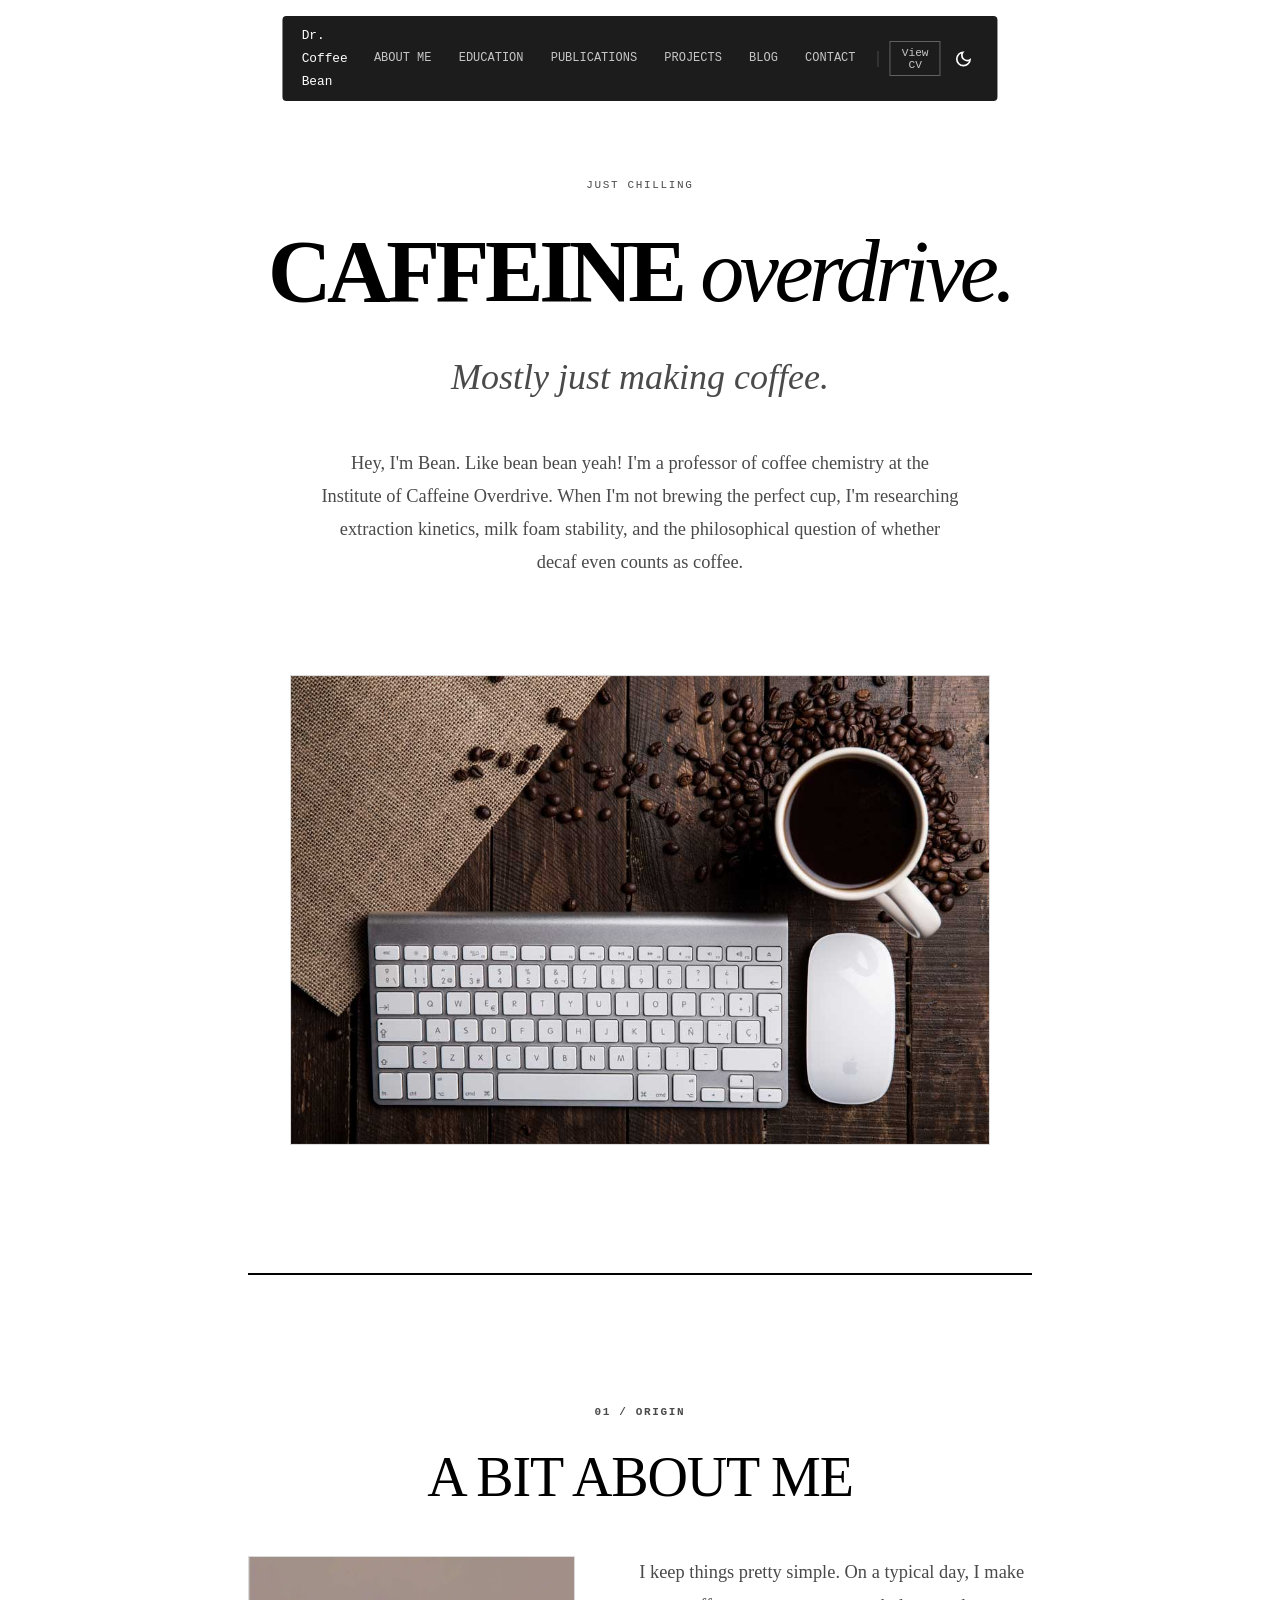
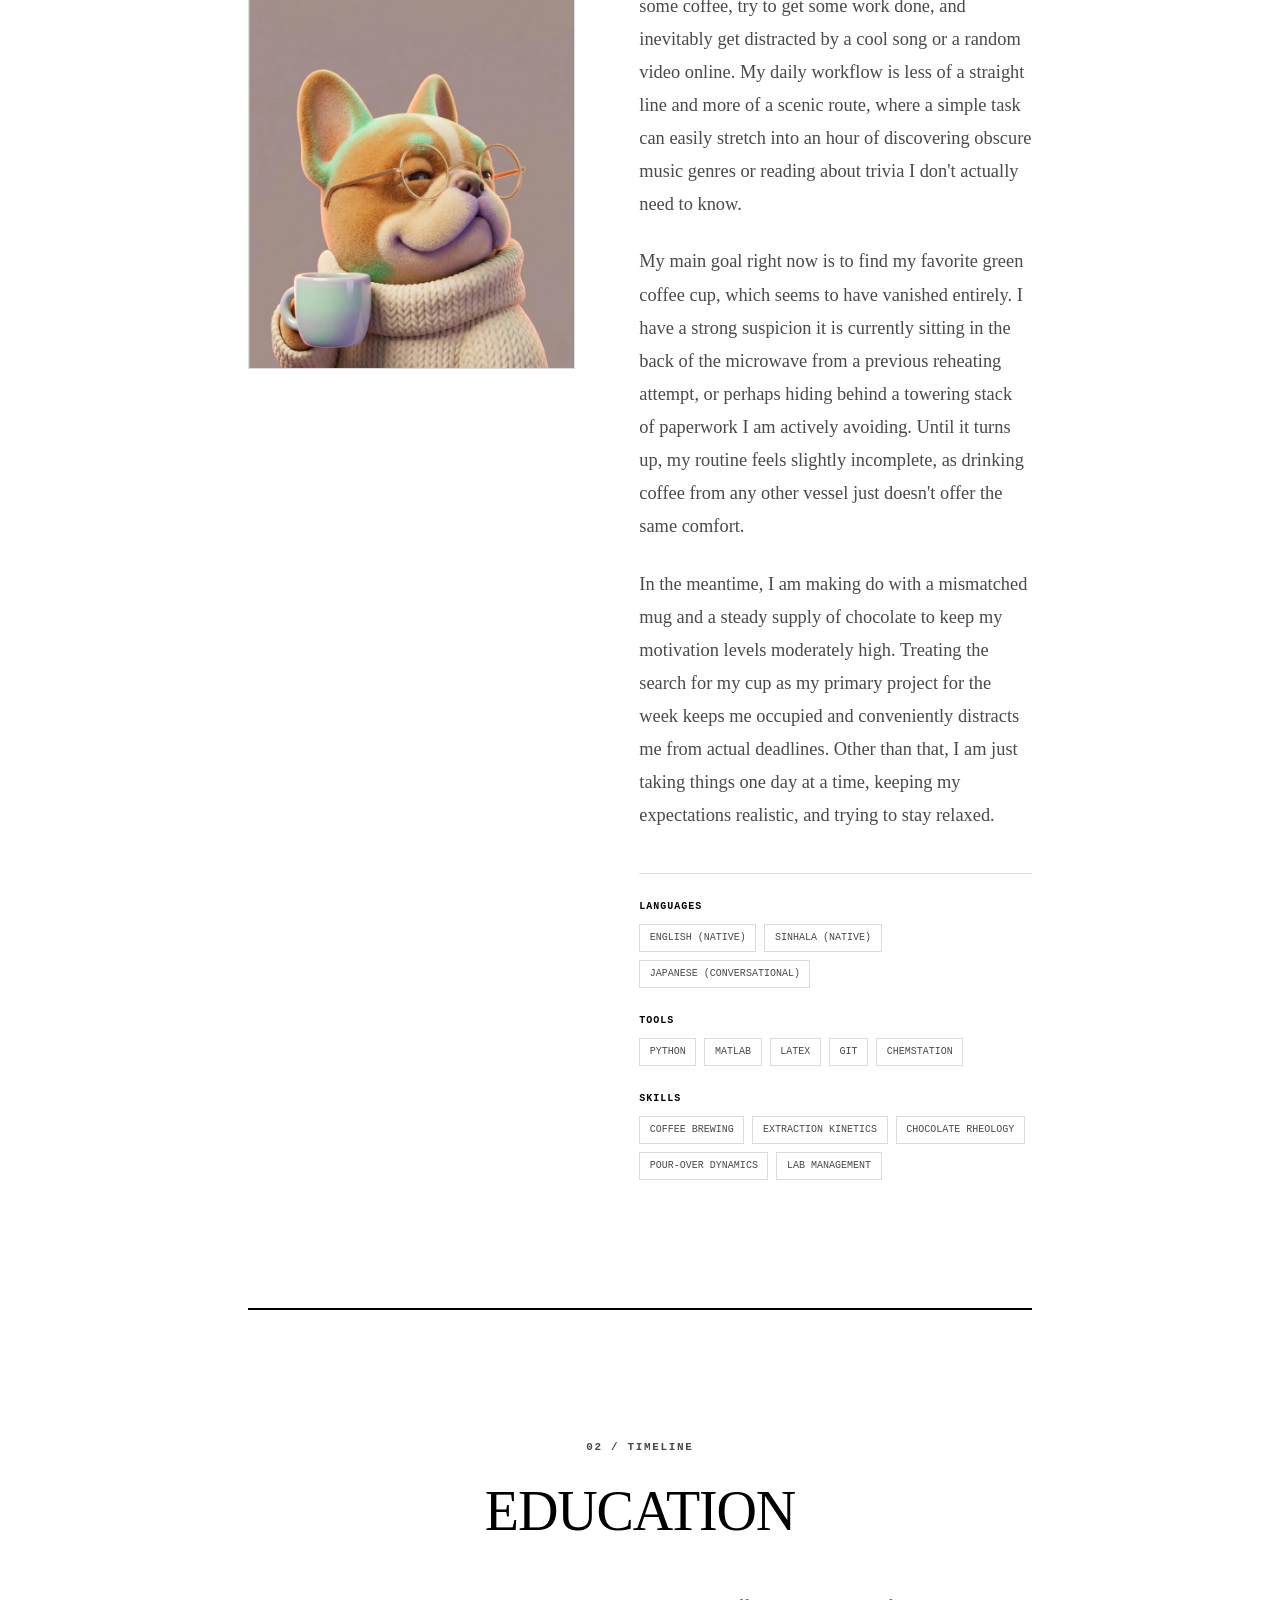
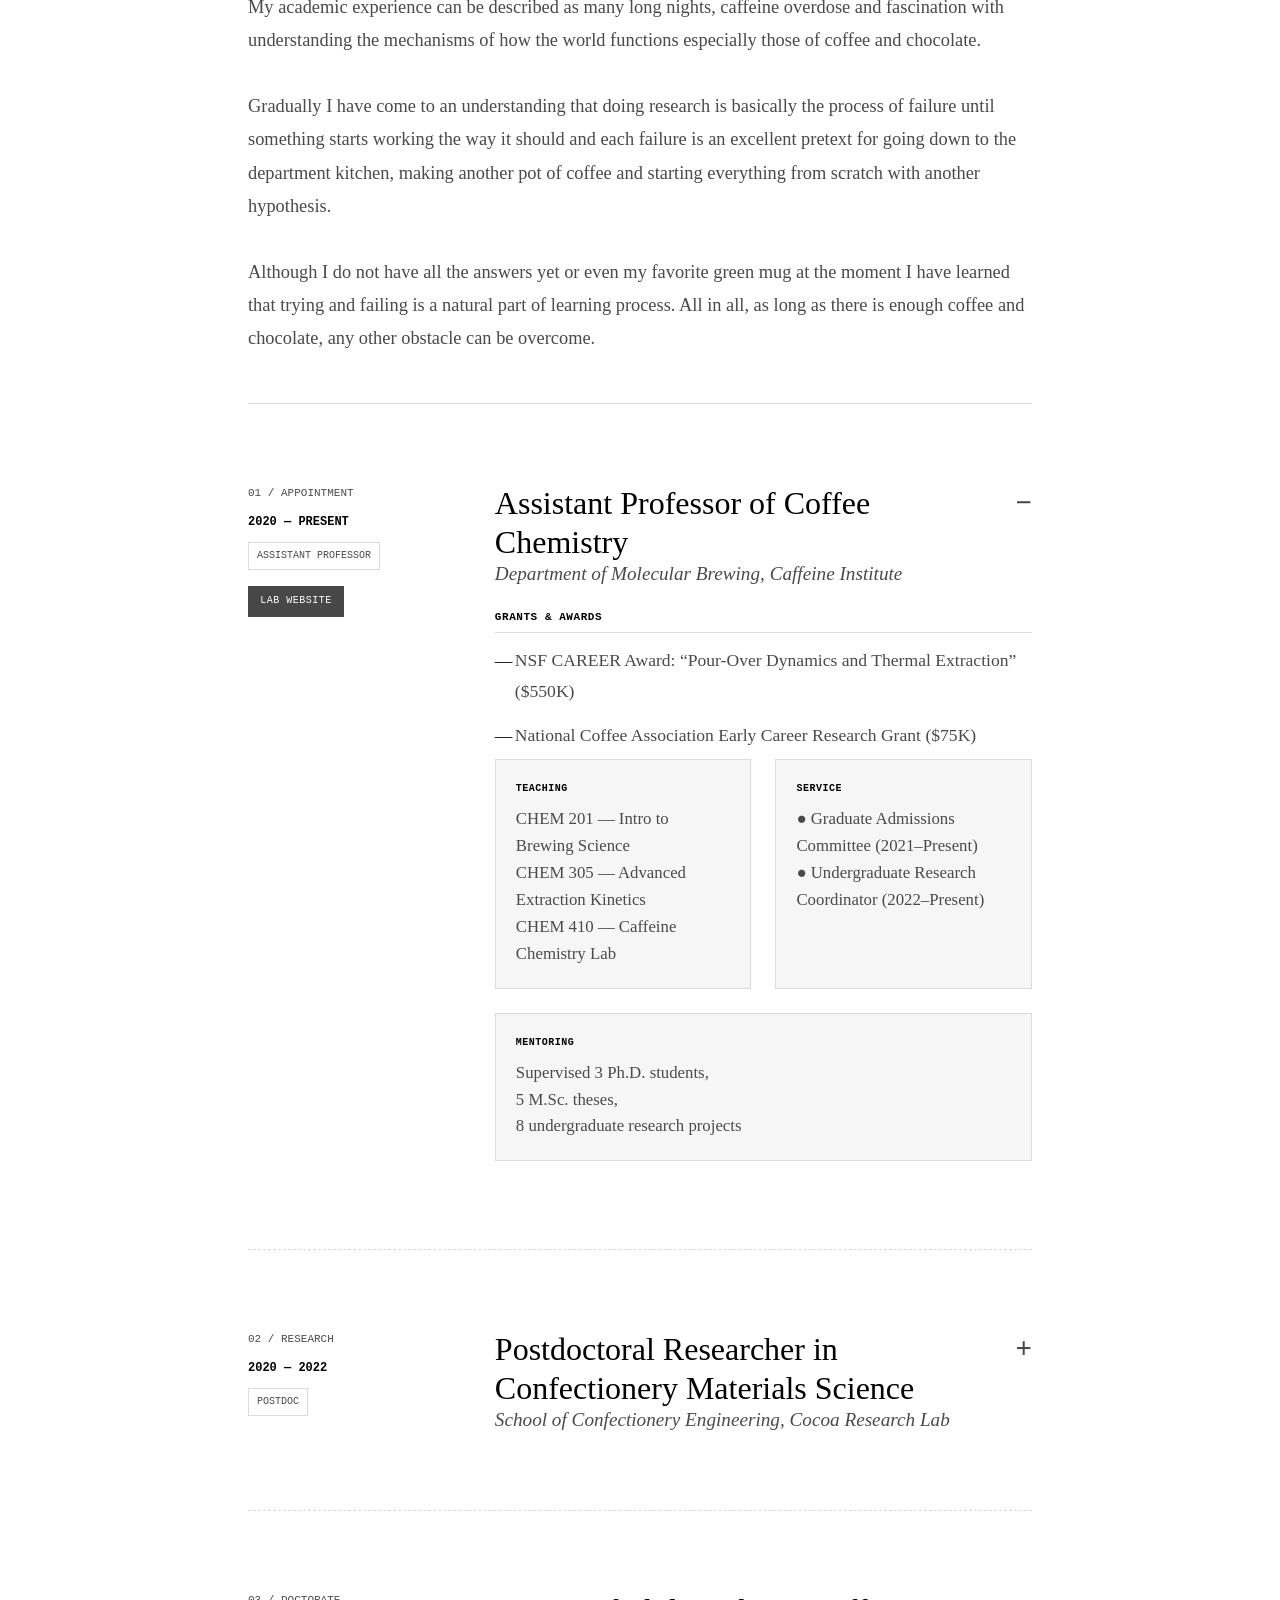
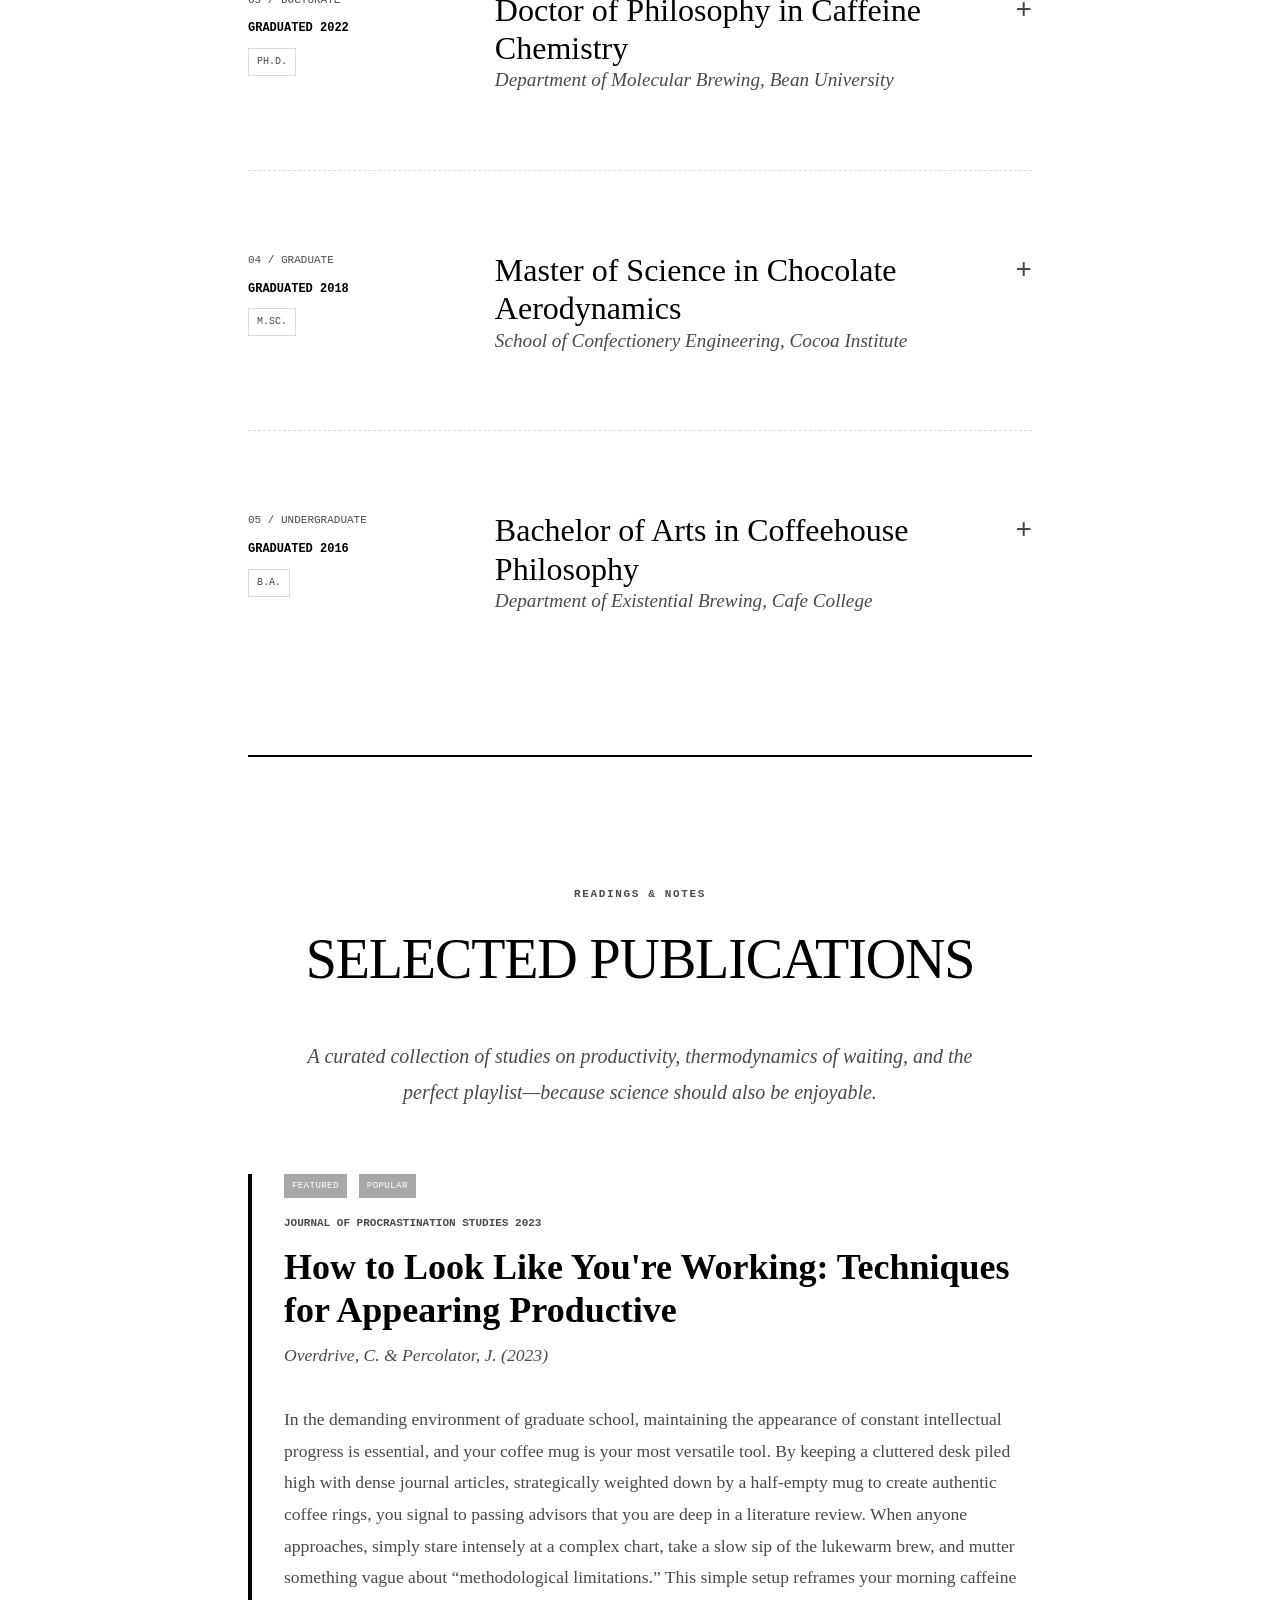
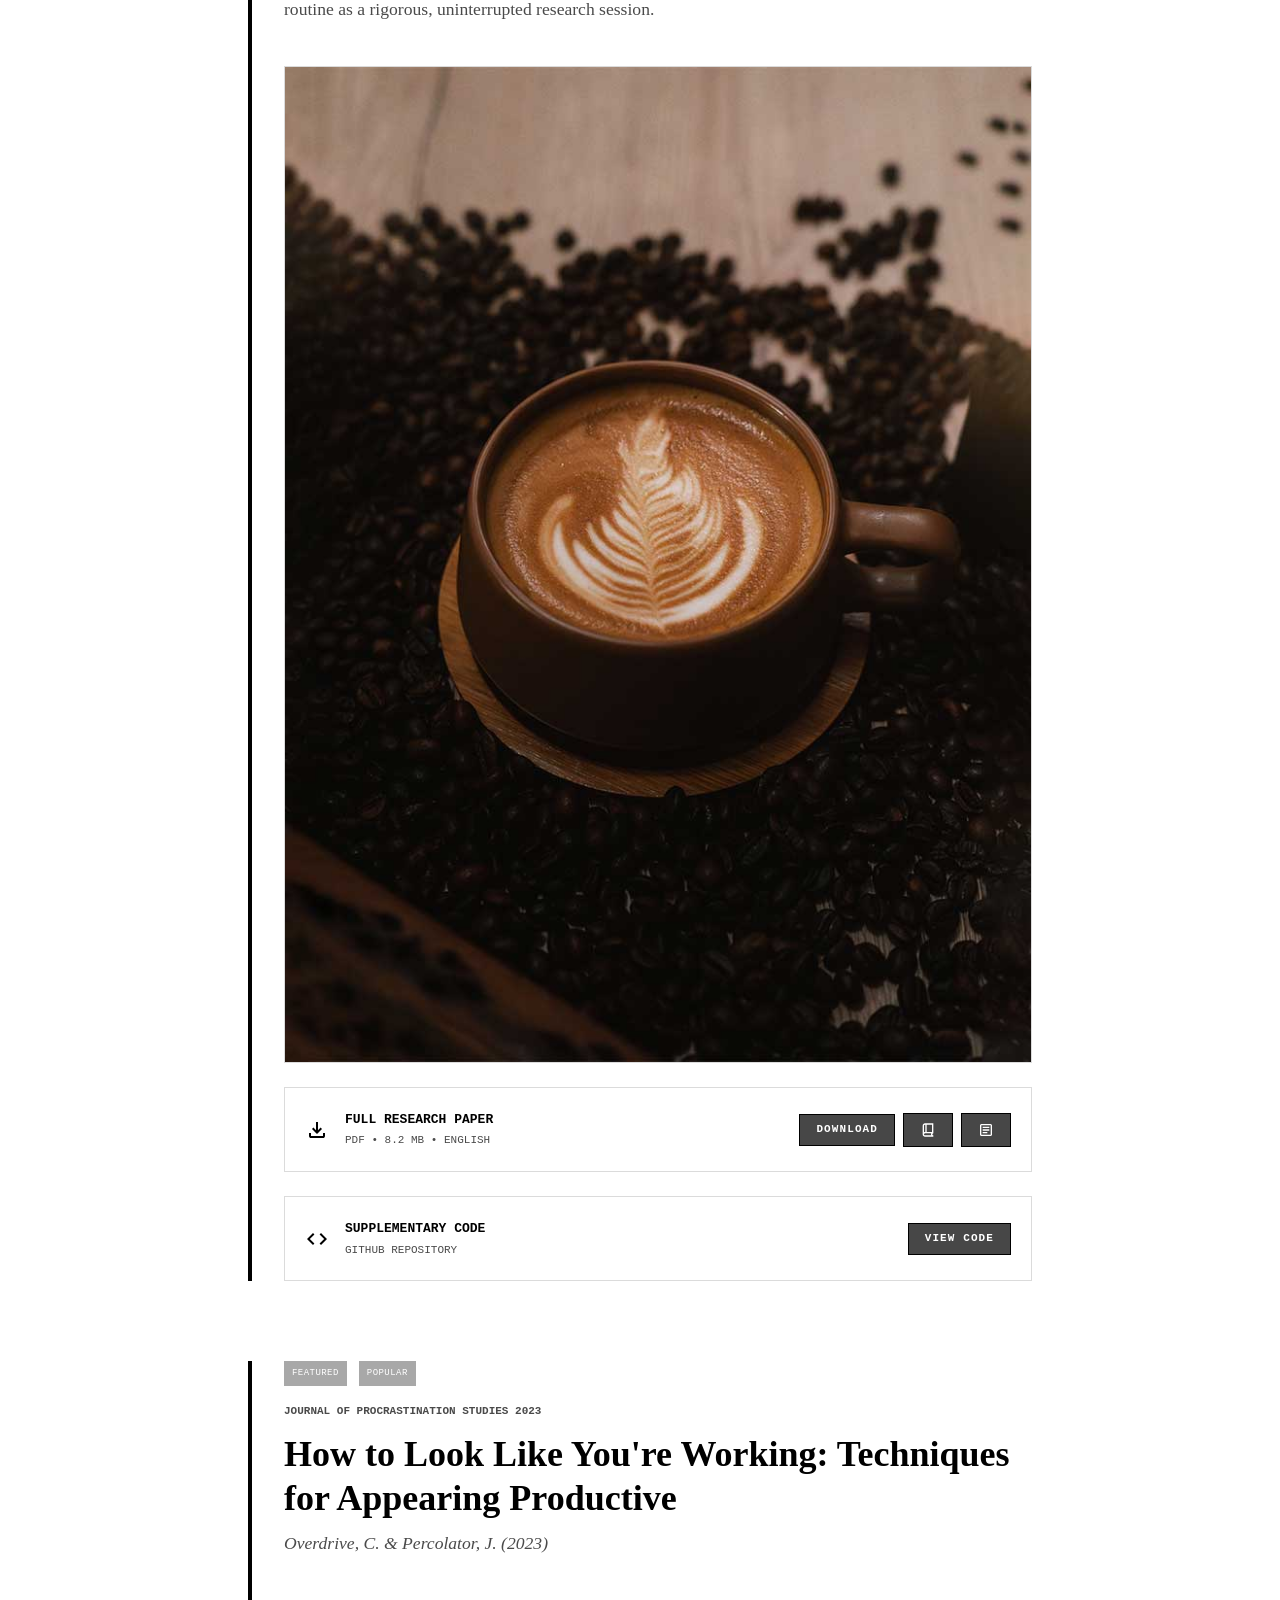
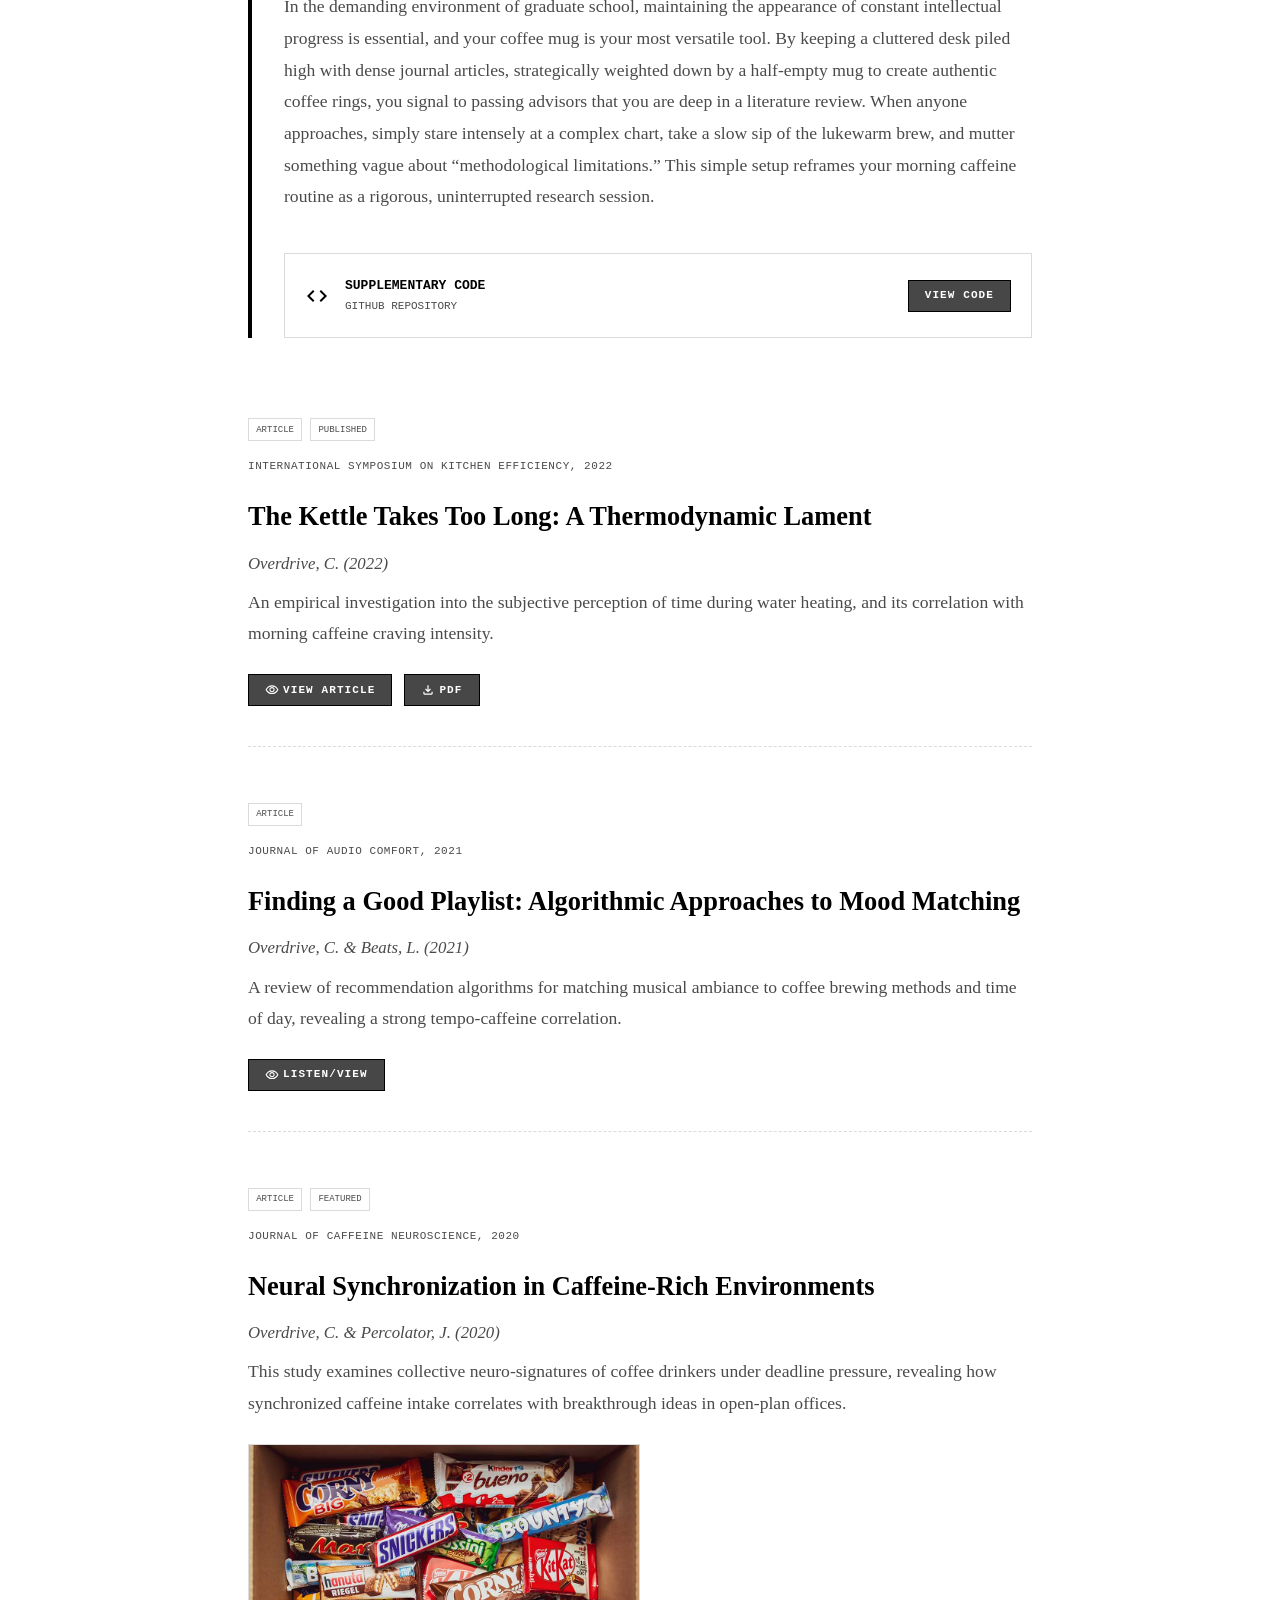
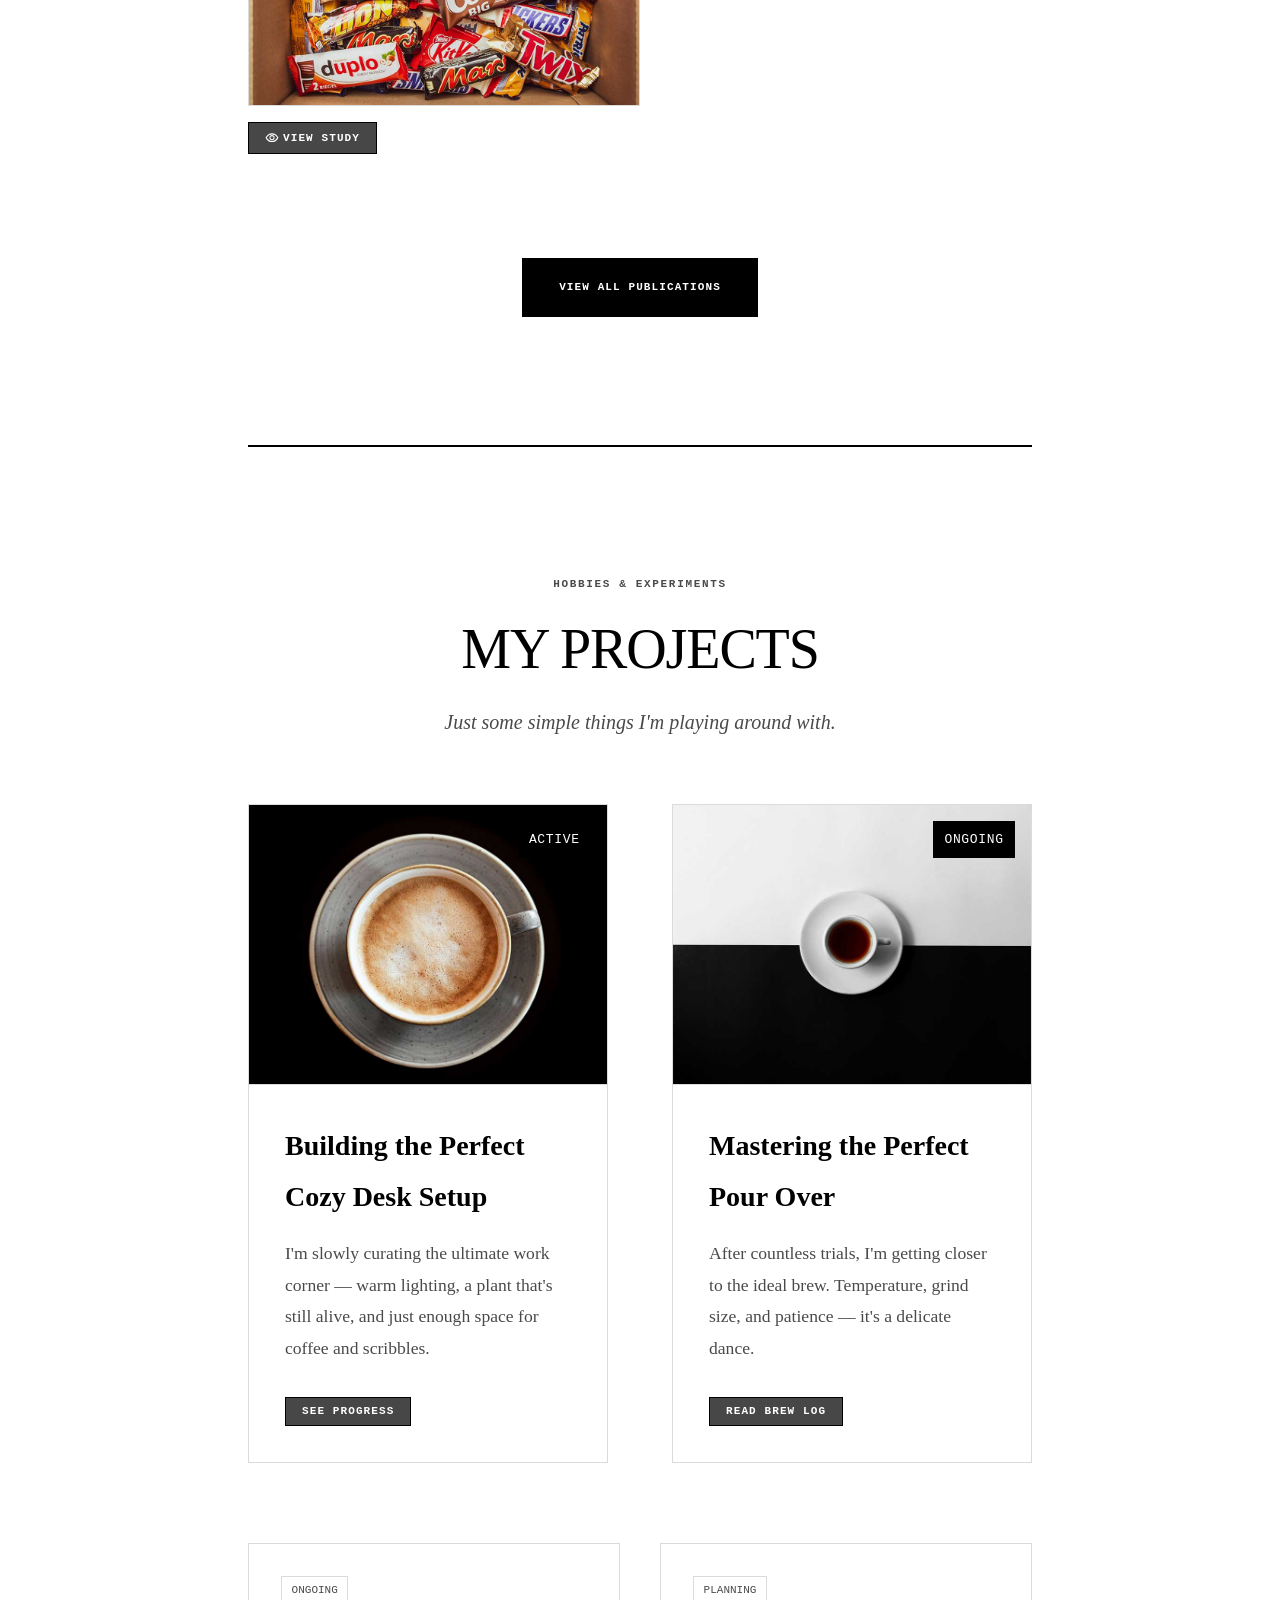
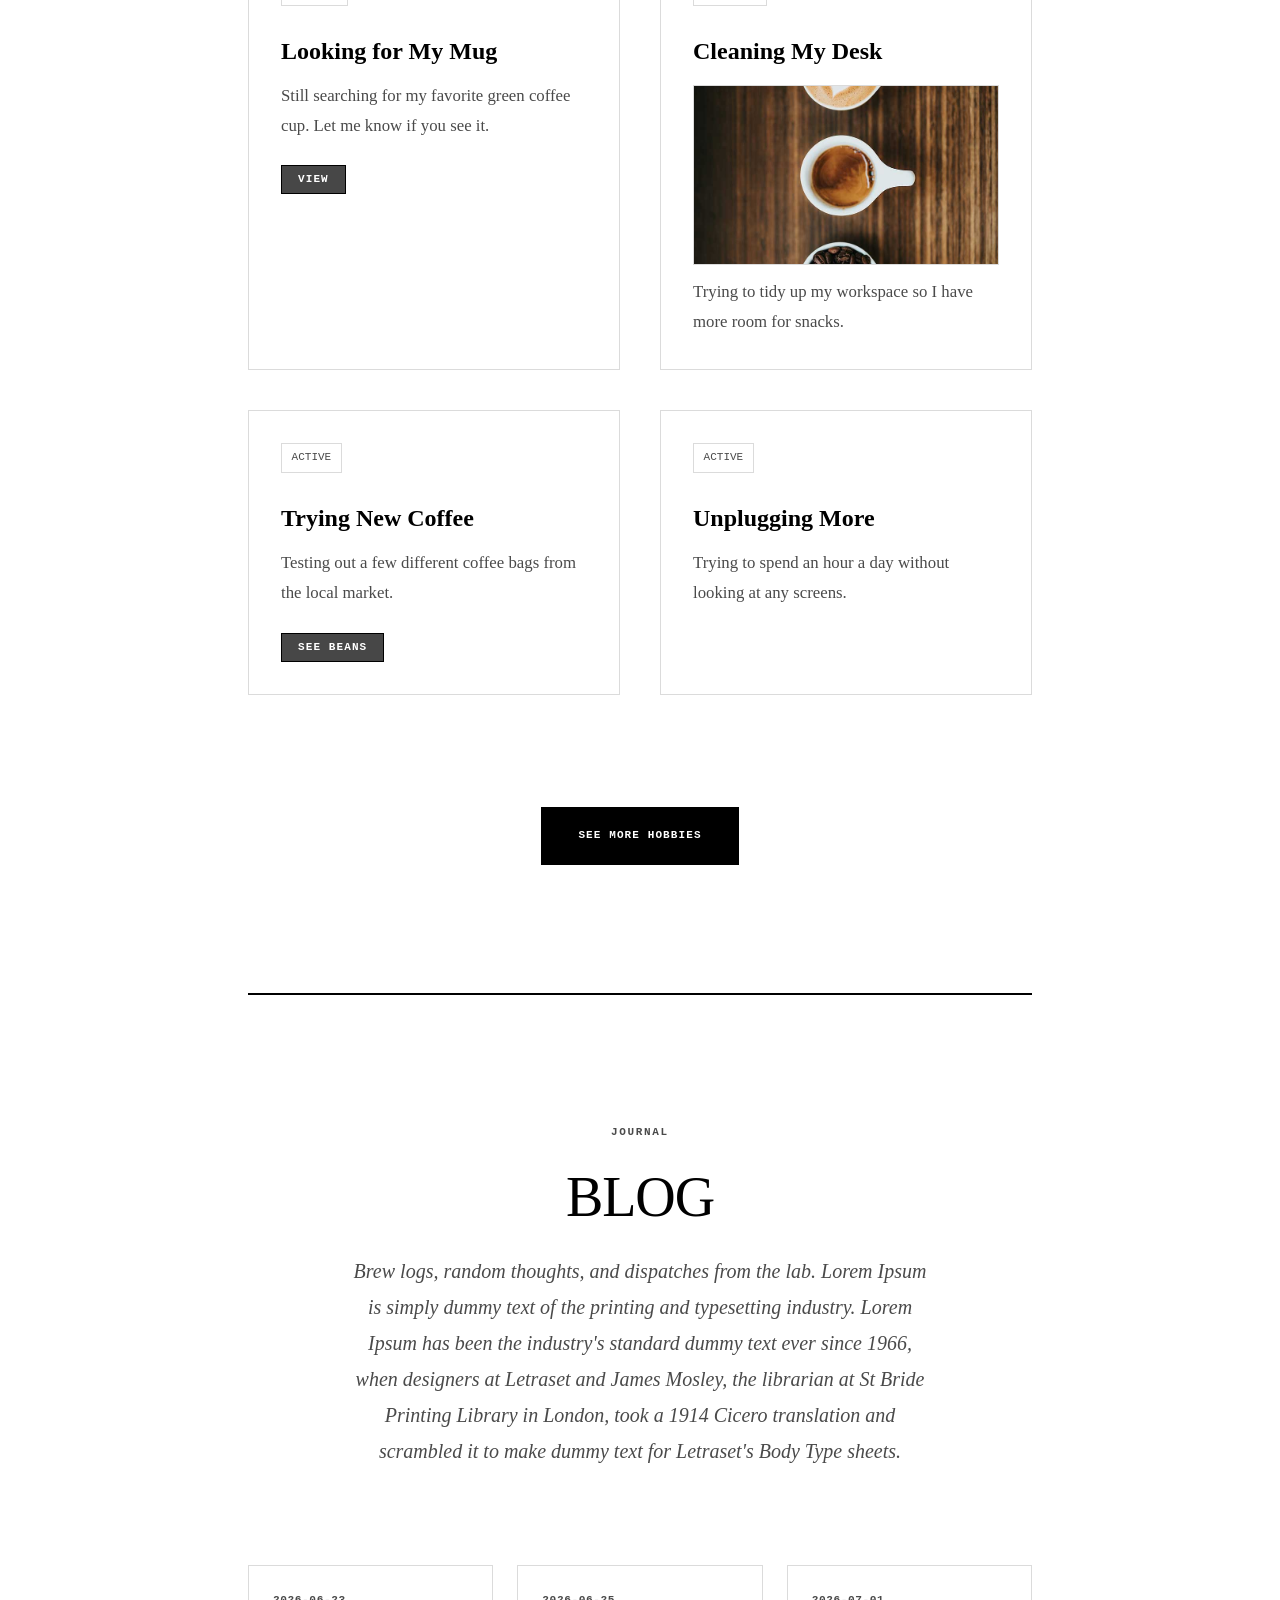
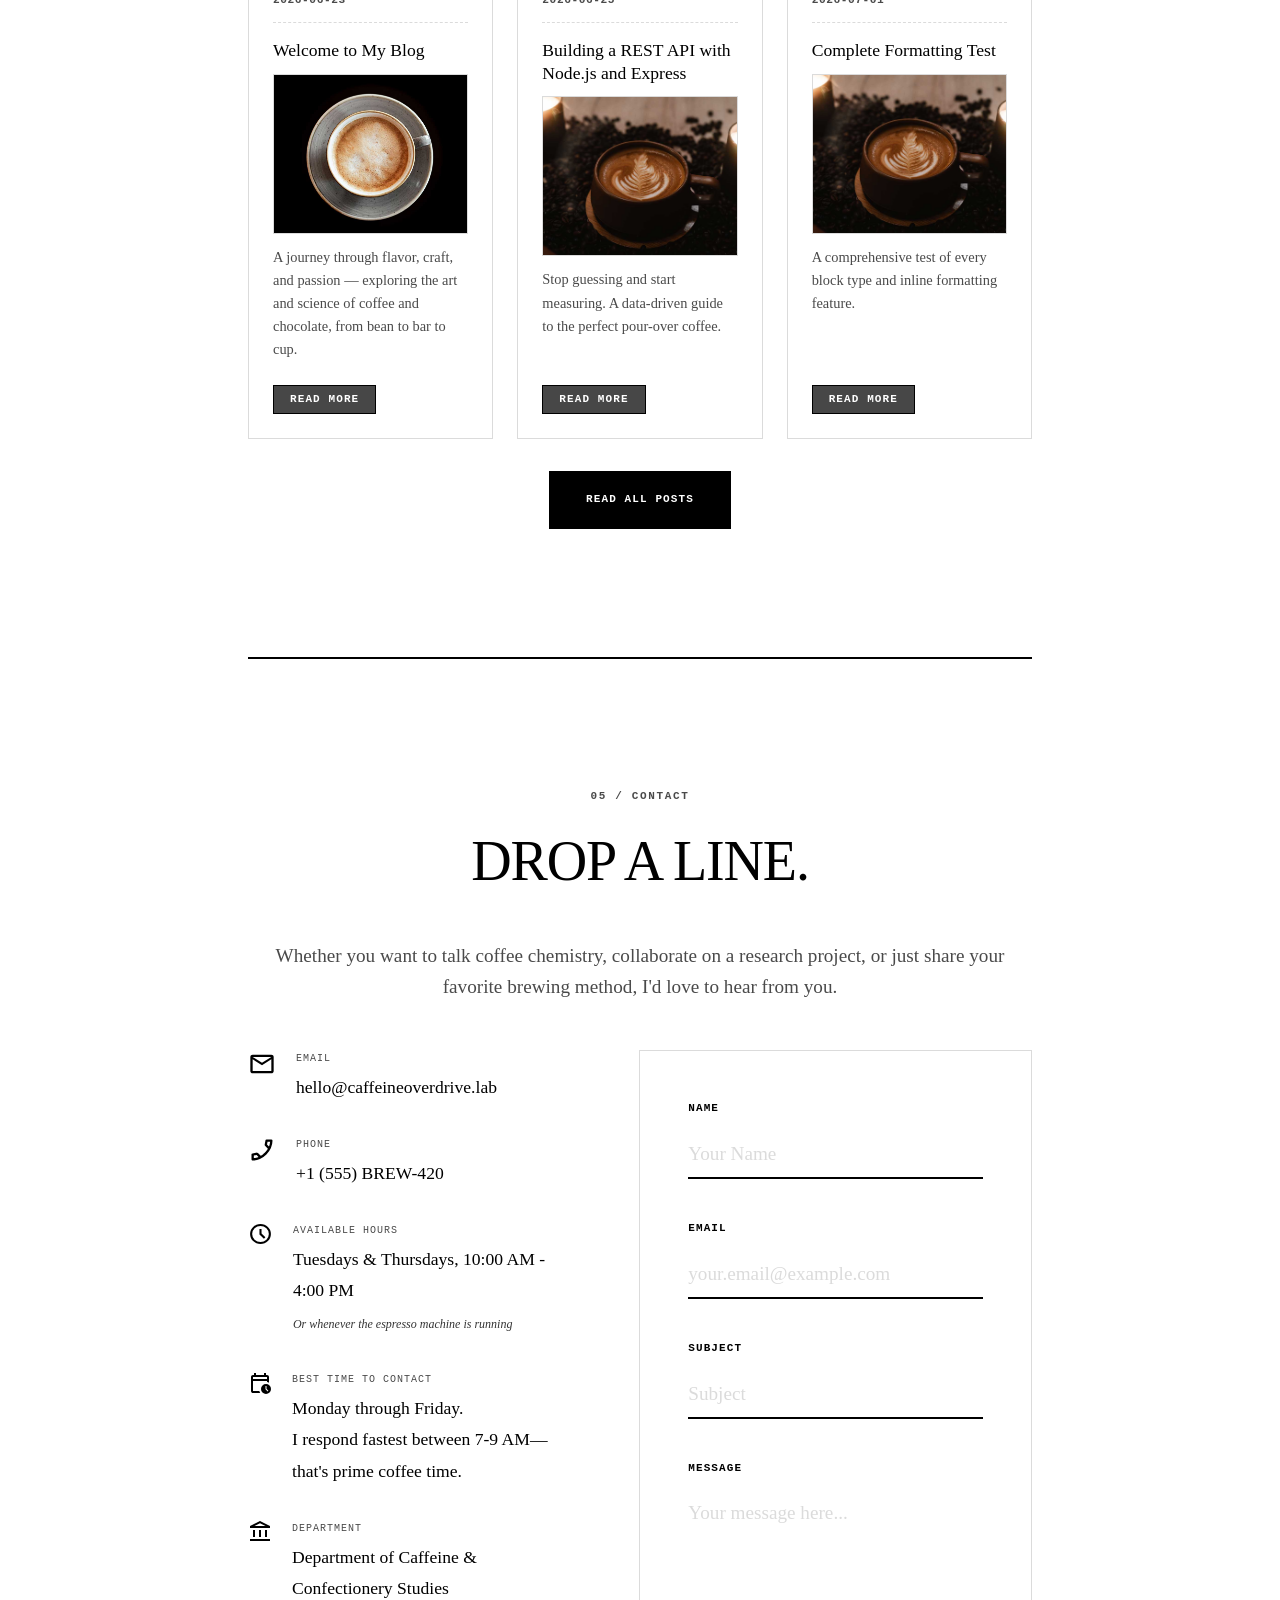
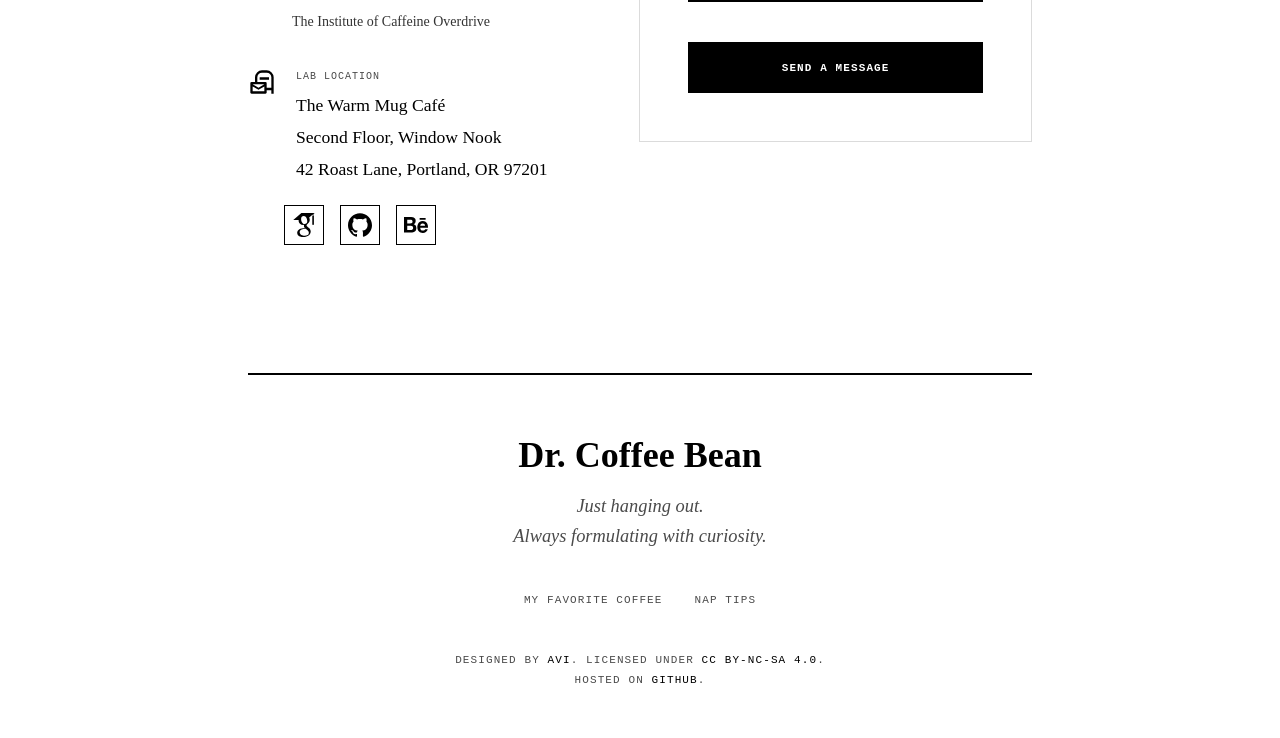
==== index.html @ bb340a1b "v1" ====
<!DOCTYPE html>
<html data-theme="light" lang="en">
<head>
<script>
(function(){
    var t = 'light';
    try { t = localStorage.getItem('theme') || (window.matchMedia('(prefers-color-scheme: dark)').matches ? 'dark' : 'light'); } catch(e) {}
    document.documentElement.setAttribute('data-theme', t);
})();
</script>
<meta charset="utf-8"/>
<meta content="width=device-width, initial-scale=1.0" name="viewport"/>
<meta name="description" content="Dr. Coffee Bean — a professor of coffee chemistry sharing thoughts on extraction kinetics, pour-over dynamics, and chocolate rheology.">
<title>Dr. Coffee Bean | Just Hanging Out</title>
<link rel="icon" type="image/svg+xml" href="assets/images/logo.svg">
<link rel="icon" type="image/png" href="assets/images/logo.png">
<link rel="apple-touch-icon" href="assets/images/logo.png">
<meta name="apple-mobile-web-app-capable" content="yes">
<meta name="mobile-web-app-capable" content="yes">

<style>
:root{--color-primary:#000;--color-on-primary:#fff;--color-secondary:#000;--color-on-secondary:#fff;--color-background:#fff;--color-on-background:#000;--color-surface:#fff;--color-on-surface:#000;--color-surface-variant:#f6f6f6;--color-on-surface-variant:#4a4a4a;--color-outline:#000;--color-outline-variant:#dbdbdb;--color-outline-hover:#999;--font-label:'JetBrains Mono',monospace;--font-body:'EB Garamond',serif;--font-headline:'EB Garamond',serif;--font-display:'EB Garamond',serif;--transition-speed:.3s;--radius:0}
[data-theme="dark"]{--color-primary:#fff;--color-on-primary:#000;--color-secondary:#fff;--color-on-secondary:#000;--color-background:#0a0a0a;--color-on-background:#fff;--color-surface:#121212;--color-on-surface:#fff;--color-surface-variant:#1c1c1c;--color-on-surface-variant:#a3a3a3;--color-outline:#fff;--color-outline-variant:#333;--color-outline-hover:#666}
*,*::before,*::after{box-sizing:border-box;margin:0;padding:0}html{scroll-behavior:smooth;scroll-padding-top:5rem;overflow-y:scroll}body{background-color:var(--color-background);color:var(--color-on-background);font-family:var(--font-body);font-size:20px;line-height:1.8;transition:background-color var(--transition-speed),color var(--transition-speed);-webkit-font-smoothing:antialiased;display:flex;flex-direction:column;min-height:100vh}::selection{background-color:var(--color-primary);color:var(--color-on-primary)}img{max-width:100%;height:auto;display:block}a{color:var(--color-primary);text-decoration:none;transition:color .2s}a:hover{color:var(--color-on-surface-variant)}main{flex-grow:1;max-width:52rem;width:100%;margin:0 auto;padding:5rem 1.5rem 0;display:flex;flex-direction:column;align-items:center}.floating-nav{position:fixed;top:1rem;left:50%;transform:translateX(-50%);background:#1c1c1c;padding:.5rem 1.2rem;display:flex;align-items:center;gap:.75rem;z-index:100;border-radius:4px}.nav-links{display:flex;align-items:center;gap:.5rem}.nav-links a{color:rgba(255,255,255,.75);text-decoration:none;font-family:var(--font-label);font-size:.75rem;text-transform:uppercase;padding:.3rem .6rem;white-space:nowrap;transition:color .2s}.nav-links a:hover{color:#fff}.nav-links a.active{color:#000;background:#fff}.nav-logo{color:#fff;font-family:var(--font-label);font-size:.8rem;font-weight:500;margin-right:.25rem;text-decoration:none}.nav-divider{width:1px;height:16px;background:rgba(255,255,255,.2)}.nav-actions{display:flex;align-items:center;gap:.5rem}.cv-btn{background:0 0;border:1px solid rgba(255,255,255,.3);color:rgba(255,255,255,.75);padding:.3rem .7rem;font-family:var(--font-label);font-size:.7rem;cursor:pointer;transition:border-color .2s,color .2s}.cv-btn:hover{border-color:#fff;color:#fff}.theme-btn{background:0 0;border:none;cursor:pointer;color:rgba(255,255,255,.75);padding:.2rem .3rem;display:flex;align-items:center;font-size:1.1rem;transition:color .2s}.theme-btn:hover{color:#fff}.floating-nav .theme-btn img{filter:brightness(0) invert(1);transition:opacity .2s;width:20px;height:20px;max-width:none}.floating-nav .theme-btn:hover img{opacity:.7}[data-theme="dark"] .theme-icon-dark{display:none}[data-theme="light"] .theme-icon-light{display:none}.mobile-toggle{display:none;background:0 0;border:none;cursor:pointer;color:rgba(255,255,255,.75);padding:.3rem .5rem;font-size:1rem}.mobile-overlay{position:fixed;inset:0;background:var(--color-surface-variant);z-index:200;display:none;flex-direction:column;align-items:center;justify-content:center;gap:2rem}.mobile-overlay.open{display:flex}.mobile-close{position:absolute;top:1.5rem;right:1.5rem;background:0 0;border:none;cursor:pointer;color:rgba(0,0,0,.6);font-size:1.5rem;font-weight:700;width:40px;height:40px;display:flex;align-items:center;justify-content:center}.mobile-nav-links{display:flex;flex-direction:column;align-items:center;gap:1.5rem}.mobile-nav-links a{color:rgba(0,0,0,.6);text-decoration:none;font-family:var(--font-label);font-size:1rem;text-transform:uppercase;transition:color .2s}.mobile-nav-links a:hover,.mobile-nav-links a.active{color:#000}.mobile-actions{display:flex;gap:12px;margin-top:8px}.hero{width:100%;padding:6rem 0 2rem;display:flex;flex-direction:column;align-items:center}.hero__badge{font-family:var(--font-label);color:var(--color-on-surface-variant);text-transform:uppercase;letter-spacing:.15em;margin-bottom:2rem;display:flex;align-items:center;gap:.5rem;font-size:11px}.hero__title{font-family:var(--font-display);font-size:5.5rem;line-height:1;font-weight:700;letter-spacing:-.05em;color:var(--color-primary);margin:0 auto 2.5rem;text-transform:uppercase;text-align:center}.hero__title span{font-weight:300;text-transform:lowercase;font-style:italic}.hero__subtitle{font-family:var(--font-headline);font-size:2.25rem;line-height:1.2;font-weight:400;font-style:italic;color:var(--color-on-surface-variant);margin-bottom:3rem;max-width:42rem}.hero__description{max-width:40rem;margin-bottom:4rem;color:var(--color-on-surface-variant);text-align:center;font-size:1.15rem}.hero__actions{display:flex;gap:1rem;flex-wrap:wrap;justify-content:center;margin-bottom:2rem}.hero__image-wrapper{width:100%;max-width:700px;margin-top:2rem;border:1px solid var(--color-outline-variant)}.hero__image{width:100%;height:auto;display:block}[data-theme="dark"] .hero__image{filter:grayscale(100%)}.section{width:100%;padding:2rem 0;display:flex;flex-direction:column;align-items:center;text-align:center}.section__tag{font-family:var(--font-label);color:var(--color-on-surface-variant);letter-spacing:.15em;margin-bottom:1.5rem;text-transform:uppercase;font-size:11px}.section__title{font-family:var(--font-headline);font-size:3.5rem;line-height:1.1;font-weight:400;color:var(--color-primary);margin:0 auto 3rem;text-transform:uppercase;letter-spacing:-.02em}.btn{font-family:var(--font-label);font-size:11px;text-transform:uppercase;letter-spacing:.1em;padding:1.15rem 2.25rem;border:1px solid var(--color-primary);cursor:pointer;text-decoration:none;display:inline-flex;align-items:center;justify-content:center;gap:.5rem;transition:background-color .2s,color .2s}.btn--primary{background-color:var(--color-primary);color:var(--color-on-primary)}.btn--outline{background-color:transparent;color:var(--color-primary)}main#app:empty::after{content:"Loading";display:flex;align-items:center;justify-content:center;padding:6rem 2rem;font-family:system-ui,sans-serif;font-size:.85rem;color:#888;letter-spacing:.1em;text-transform:uppercase;animation:l 1.2s ease-in-out infinite}@keyframes l{0%,100%{opacity:.3}50%{opacity:1}}footer{min-height:200px;padding:3rem 0}@media(max-width:768px){.hero__title{font-size:3.5rem}.hero__subtitle{font-size:1.75rem}.section__title{font-size:2.5rem}}
.site-footer{width:100%;padding:3rem 0;min-height:200px;text-align:center}
.footer__container{max-width:52rem;margin:0 auto;padding:0 1.5rem;display:flex;flex-direction:column;align-items:center;gap:2.5rem}
.footer__brand{display:flex;flex-direction:column;align-items:center;gap:0.25rem}
.footer__logo{font-family:var(--font-headline);font-size:2.25rem;color:var(--color-primary);font-weight:700}
.footer__tagline{font-size:1.15rem;color:var(--color-on-surface-variant);font-style:italic;max-width:24rem;white-space:pre-line;line-height:1.6;margin:0}
.footer__nav{display:flex;flex-wrap:wrap;justify-content:center;gap:2rem;font-family:var(--font-label);font-size:11px;text-transform:uppercase;letter-spacing:0.1em}
.footer__nav a,.footer__nav span{color:var(--color-on-surface-variant);text-decoration:none;transition:color .3s}
.footer__nav a:hover{color:var(--color-primary)}
.footer__copy{font-family:var(--font-label);font-size:11px;color:var(--color-on-surface-variant);text-transform:uppercase;letter-spacing:0.1em}
</style>
<link rel="preconnect" href="https://fonts.googleapis.com">
<link rel="preconnect" href="https://fonts.gstatic.com" crossorigin>
<link rel="preload" href="data/site.json" as="fetch" crossorigin>
<link rel="preload" href="data/hero.json" as="fetch" crossorigin fetchpriority="high">
<link rel="preload" href="data/about.json" as="fetch" crossorigin>
<link rel="preload" href="assets/images/hero/hero.jpg" as="image" fetchpriority="high">
<!-- Deferred stylesheets (like reference) -->
<link rel="preload" href="https://fonts.googleapis.com/css2?family=EB+Garamond:ital,wght@0,400..800;1,400..800&amp;family=Hanken+Grotesk:ital,wght@0,100..900;1,100..900&amp;family=JetBrains+Mono:ital,wght@0,100..800;1,100..800&amp;display=swap" as="style" onload="this.onload=null;this.rel='stylesheet'" media="print">
<link rel="stylesheet" href="css/base/variables.css?v=4" media="print" onload="this.media='all'">
<link rel="stylesheet" href="css/base/reset.css?v=4" media="print" onload="this.media='all'">
<link rel="stylesheet" href="css/layout/grid.css" media="print" onload="this.media='all'">
<link rel="stylesheet" href="css/components/mobile-menu.css" media="print" onload="this.media='all'">
<link rel="stylesheet" href="css/components/sections.css?v=6" media="print" onload="this.media='all'">
<link rel="stylesheet" href="css/components/blog.css?v=5" media="print" onload="this.media='all'">
<noscript><link rel="stylesheet" href="css/base/variables.css?v=4"/><link rel="stylesheet" href="css/base/reset.css?v=4"/><link rel="stylesheet" href="css/layout/grid.css"/><link rel="stylesheet" href="css/components/mobile-menu.css"/><link rel="stylesheet" href="css/components/sections.css?v=5"/><link rel="stylesheet" href="css/components/blog.css?v=4"/><link href="https://fonts.googleapis.com/css2?family=EB+Garamond:ital,wght@0,400..800;1,400..800&amp;family=Hanken+Grotesk:ital,wght@0,100..900;1,100..900&amp;family=JetBrains+Mono:ital,wght@0,100..800;1,100..800&amp;display=swap" rel="stylesheet"/></noscript>
</head>
<body>

<!-- Floating Navigation -->
<nav class="floating-nav">
    <a href="#" class="nav-logo"></a>
    <div class="nav-links"></div>
    <div class="nav-divider"></div>
    <div class="nav-actions">
        <button class="cv-btn"></button>
        <button class="theme-btn" data-toggle-theme aria-label="Toggle theme">
            <img class="theme-icon-dark" src="assets/icons/system icons/dark_mode.svg" alt="Dark mode" width="20" height="20">
            <img class="theme-icon-light" src="assets/icons/system icons/light_mode.svg" alt="Light mode" width="20" height="20">
        </button>
    </div>
    <button class="mobile-toggle" aria-label="Menu">☰</button>
</nav>

<!-- Mobile Overlay -->
<div class="mobile-overlay">
    <button class="mobile-close">✕</button>
    <div class="mobile-nav-links"></div>
    <div class="mobile-actions">
        <button class="cv-btn"></button>
        <button class="theme-btn" data-toggle-theme aria-label="Toggle theme">
            <img class="theme-icon-dark" src="assets/icons/system icons/dark_mode.svg" alt="Dark mode" width="20" height="20">
            <img class="theme-icon-light" src="assets/icons/system icons/light_mode.svg" alt="Light mode" width="20" height="20">
        </button>
    </div>
</div>

<!-- Main Content Area -->
<main id="app"></main>

<!-- Footer -->
<footer class="site-footer">
    <div class="footer__container">
        <div class="footer__brand">
            <div class="footer__logo">Dr. Coffee Bean</div>
            <p class="footer__tagline">Just hanging out.<br>Always formulating with curiosity.</p>
        </div>
        
        <nav class="footer__nav">
            <span>My Favorite Coffee</span>
            <a href="https://example.com/">Nap Tips</a>
        </nav>

        <div class="footer__copy">
            <p>Designed by <a href="https://www.academicvisualsinitiative.org" target="_blank">AVI</a>. Licensed under <a href="https://creativecommons.org/licenses/by-nc-sa/4.0/" target="_blank">CC BY-NC-SA 4.0</a>.</p>
            <p>Hosted on <a href="https://github.com" target="_blank">GitHub</a>.</p>
        </div>
    </div>
</footer>

<script>(function(){fetch('data/site.json').then(function(r){return r.json()}).then(function(d){var id=d.google_analytics;if(id){window.dataLayer=window.dataLayer||[];window.gtag=function(){dataLayer.push(arguments)};gtag('js',new Date());gtag('config',id);var s=document.createElement('script');s.src='https://www.googletagmanager.com/gtag/js?id='+id;s.async=true;document.head.appendChild(s)}})})();</script>
<script defer src="js/utils/helpers.js"></script>
<script defer src="js/utils/blog-renderer.js"></script>
<script defer src="js/components/renderers.js"></script>
<script defer src="js/api.js"></script>
<script defer src="js/main.js"></script>
</body>
</html>
---- css/base/variables.css ----
:root {
    --color-primary: #000000;
    --color-on-primary: #ffffff;
    --color-secondary: #000000;
    --color-on-secondary: #ffffff;
    --color-background: #ffffff;
    --color-on-background: #000000;
    --color-surface: #ffffff;
    --color-on-surface: #000000;
    --color-surface-variant: #f6f6f6;
    --color-on-surface-variant: #4a4a4a;
    --color-outline: #000000;
    --color-outline-variant: #dbdbdb;
    --color-outline-hover: #999999;

    --font-label: 'JetBrains Mono', monospace;
    --font-body: 'EB Garamond', serif;
    --font-headline: 'EB Garamond', serif;
    --font-display: 'EB Garamond', serif;

    --transition-speed: 0.3s;
    --radius: 0;
}

html{overflow-y:scroll}
html::-webkit-scrollbar{width:12px}
html::-webkit-scrollbar-track{background:transparent}
html::-webkit-scrollbar-thumb{background:var(--color-on-surface-variant);border:2px solid var(--color-background);border-radius:6px;min-height:48px}

[data-theme="dark"] {
    --color-primary: #ffffff;
    --color-on-primary: #000000;
    --color-secondary: #ffffff;
    --color-on-secondary: #000000;
    --color-background: #0a0a0a;
    --color-on-background: #ffffff;
    --color-surface: #121212;
    --color-on-surface: #ffffff;
    --color-surface-variant: #1c1c1c;
    --color-on-surface-variant: #a3a3a3;
    --color-outline: #ffffff;
    --color-outline-variant: #333333;
    --color-outline-hover: #666666;
}
html[data-theme="dark"]::-webkit-scrollbar-track{background:#2a2a2a!important}
html[data-theme="dark"]::-webkit-scrollbar-thumb{background:#999999!important;border:2px solid #2a2a2a!important;border-radius:8px!important;min-height:50px!important}
---- css/layout/grid.css ----
main {
    flex-grow: 1;
    max-width: 52rem;
    width: 100%;
    margin: 0 auto;
    padding: 5rem 1.5rem 0;
    display: flex;
    flex-direction: column;
    align-items: center;
}

.container {
    max-width: 52rem;
    margin: 0 auto;
    padding: 0 1.5rem;
}
---- css/components/mobile-menu.css ----
/* Floating Nav */
.floating-nav {
    position: fixed;
    top: 1rem;
    left: 50%;
    transform: translateX(-50%);
    background: #1c1c1c;
    padding: 0.5rem 1.2rem;
    display: flex;
    align-items: center;
    gap: 0.75rem;
    z-index: 100;
    border-radius: 4px;
}

.nav-links {
    display: flex;
    align-items: center;
    gap: 0.5rem;
}

.nav-links a {
    color: rgba(255, 255, 255, 0.75);
    text-decoration: none;
    font-family: var(--font-label);
    font-size: 0.75rem;
    text-transform: uppercase;
    padding: 0.3rem 0.6rem;
    white-space: nowrap;
    transition: color 0.2s;
}

.nav-links a:hover {
    color: #fff;
}

.nav-links a.active {
    color: #000;
    background: #fff;
}

.mobile-nav-links a.active {
    color: #000;
    background: #fff;
}

.nav-logo {
    color: #fff;
    font-family: var(--font-label);
    font-size: 0.8rem;
    font-weight: 500;
    margin-right: 0.25rem;
    text-decoration: none;
}

.nav-divider {
    width: 1px;
    height: 16px;
    background: rgba(255, 255, 255, 0.2);
}

.nav-actions {
    display: flex;
    align-items: center;
    gap: 0.5rem;
}

.cv-btn {
    background: none;
    border: 1px solid rgba(255, 255, 255, 0.3);
    color: rgba(255, 255, 255, 0.75);
    padding: 0.3rem 0.7rem;
    font-family: var(--font-label);
    font-size: 0.7rem;
    cursor: pointer;
    transition: border-color 0.2s, color 0.2s;
}

.cv-btn:hover {
    border-color: #fff;
    color: #fff;
}

.theme-btn {
    background: none;
    border: none;
    cursor: pointer;
    color: rgba(255, 255, 255, 0.75);
    padding: 0.2rem 0.3rem;
    display: flex;
    align-items: center;
    font-size: 1.1rem;
    transition: color 0.2s;
}

.theme-btn:hover {
    color: #fff;
}

.floating-nav .theme-btn img {
    filter: brightness(0) invert(1);
    transition: opacity 0.2s;
    width: 20px;
    height: 20px;
    max-width: none;
}

.floating-nav .theme-btn:hover img {
    opacity: 0.7;
}

.mobile-actions .theme-btn img {
    filter: brightness(0);
    width: 20px;
    height: 20px;
    max-width: none;
}

[data-theme="dark"] .mobile-actions .theme-btn img {
    filter: brightness(0) invert(1);
}

.mobile-toggle {
    display: none;
    background: none;
    border: none;
    cursor: pointer;
    color: rgba(255, 255, 255, 0.75);
    padding: 0.3rem 0.5rem;
    font-size: 1rem;
}

[data-theme="dark"] .theme-icon-dark { display: none; }
[data-theme="light"] .theme-icon-light { display: none; }

/* Mobile Overlay */
.mobile-overlay {
    position: fixed;
    inset: 0;
    background: var(--color-surface-variant);
    z-index: 200;
    display: none;
    flex-direction: column;
    align-items: center;
    justify-content: center;
    gap: 2rem;
}

.mobile-overlay.open {
    display: flex;
}

.mobile-close {
    position: absolute;
    top: 1.5rem;
    right: 1.5rem;
    background: none;
    border: none;
    cursor: pointer;
    color: rgba(0, 0, 0, 0.6);
    font-size: 1.5rem;
    font-weight: 700;
    width: 40px;
    height: 40px;
    display: flex;
    align-items: center;
    justify-content: center;
}

.mobile-nav-links {
    display: flex;
    flex-direction: column;
    align-items: center;
    gap: 1.5rem;
}

.mobile-nav-links a {
    color: rgba(0, 0, 0, 0.6);
    text-decoration: none;
    font-family: var(--font-label);
    font-size: 1rem;
    text-transform: uppercase;
    transition: color 0.2s;
    padding: 0.2rem 0.6rem;
}

.mobile-nav-links a.active {
    color: #fff;
    background: #000;
}

.mobile-nav-links a:hover {
    color: #000;
}

[data-theme="dark"] .mobile-nav-links a.active {
    color: #000;
    background: #fff;
}

.mobile-actions {
    display: flex;
    align-items: center;
    gap: 1rem;
    margin-top: 0.5rem;
}

.mobile-actions .cv-btn {
    border-color: rgba(0, 0, 0, 0.25);
    color: rgba(0, 0, 0, 0.6);
}

.mobile-actions .cv-btn:hover {
    border-color: #000;
    color: #000;
}

.mobile-actions .theme-btn {
    color: rgba(0, 0, 0, 0.6);
}

.mobile-actions .theme-btn:hover {
    color: #000;
}

/* Dark mode overrides for mobile overlay */
[data-theme="dark"] .mobile-close {
    color: rgba(255, 255, 255, 0.75);
}

[data-theme="dark"] .mobile-nav-links a {
    color: rgba(255, 255, 255, 0.75);
}

[data-theme="dark"] .mobile-nav-links a:hover {
    color: #fff;
}

[data-theme="dark"] .mobile-actions .cv-btn {
    border-color: rgba(255, 255, 255, 0.3);
    color: rgba(255, 255, 255, 0.75);
}

[data-theme="dark"] .mobile-actions .cv-btn:hover {
    border-color: #fff;
    color: #fff;
}

[data-theme="dark"] .mobile-actions .theme-btn {
    color: rgba(255, 255, 255, 0.75);
}

[data-theme="dark"] .mobile-actions .theme-btn:hover {
    color: #fff;
}

[data-theme="dark"] .floating-nav {
    background: #333;
}

[data-theme="dark"] .mobile-overlay {
    background: #1a1a1a;
}

/* Responsive */
@media (max-width: 768px) {
    .floating-nav {
        width: calc(100% - 2rem);
        justify-content: space-between;
    }
    .nav-links {
        overflow-x: auto;
        white-space: nowrap;
        display: none;
    }
    .mobile-toggle {
        display: flex;
    }
    .nav-divider {
        display: none;
    }
    .nav-actions {
        display: none;
    }
}
---- css/components/sections.css ----
/* --- CUSTOM ICONS (SVG) --- */
.custom-icon {
    display: inline;
    vertical-align: middle;
}

/* Light-background areas: dark icon in light mode, white in dark mode */
.hero__badge .custom-icon,
.pub-link-item__left .custom-icon,
.project-box__top .custom-icon,
.contact__info-box .custom-icon {
    filter: brightness(0);
}

[data-theme="dark"] .hero__badge .custom-icon,
[data-theme="dark"] .pub-link-item__left .custom-icon,
[data-theme="dark"] .project-box__top .custom-icon,
[data-theme="dark"] .contact__info-box .custom-icon {
    filter: brightness(0) invert(1);
}

/* Dark button backgrounds: white icon in both modes */
.pub-link-item__actions .btn .custom-icon,
.pub-item__actions .btn .custom-icon {
    filter: brightness(0) invert(1);
}

/* --- THICK DIVIDER --- */
.thick-divider {
    border: none;
    border-top: 2px solid var(--color-primary);
    margin: 6rem 0;
    width: 100%;
    transition: border-color 0.3s;
}

#app > .thick-divider:last-of-type {
    margin-bottom: 0;
}

/* --- SECTION LAYOUT --- */
.section {
    width: 100%;
    padding: 2rem 0;
    display: flex;
    flex-direction: column;
    align-items: center;
    text-align: center;
}

.section__tag {
    font-family: var(--font-label);
    color: var(--color-on-surface-variant);
    letter-spacing: 0.15em;
    margin-bottom: 1.5rem;
    text-transform: uppercase;
    font-size: 11px;
}

.section__title {
    font-family: var(--font-headline);
    font-size: 3.5rem;
    line-height: 1.1;
    font-weight: 400;
    color: var(--color-primary);
    margin: 0 auto 3rem auto;
    text-transform: uppercase;
    letter-spacing: -0.02em;
}

@media (max-width: 768px) {
    .section__title {
        font-size: 2.5rem;
    }
}

.section__tagline {
    color: var(--color-on-surface-variant);
    max-width: 36rem;
    margin: -1.5rem auto 4rem auto;
    font-size: 1.25rem;
    font-style: italic;
}

/* --- BUTTONS --- */
.btn {
    font-family: var(--font-label);
    font-size: 11px;
    font-weight: 700;
    text-transform: uppercase;
    letter-spacing: 0.1em;
    padding: 1.15rem 2.25rem;
    border: 1px solid var(--color-primary);
    cursor: pointer;
    text-decoration: none;
    display: inline-flex;
    align-items: center;
    justify-content: center;
    gap: 0.5rem;
    transition: background-color 0.2s, color 0.2s;
}

.btn--primary {
    background-color: var(--color-primary);
    color: var(--color-on-primary);
}

.btn--primary:hover {
    background-color: transparent;
    color: var(--color-primary);
}

.btn--outline {
    background-color: transparent;
    color: var(--color-primary);
}

.btn--outline:hover {
    background-color: var(--color-primary);
    color: var(--color-on-primary);
}

.btn--secondary {
    background-color: #474747;
    color: #fff;
}

.btn--secondary:hover {
    background-color: transparent;
    color: #474747;
}

.btn--text {
    background: none;
    border: none;
    color: var(--color-primary);
    padding: 0;
    text-transform: none;
    font-size: 0.95rem;
    font-family: var(--font-body);
    letter-spacing: normal;
    display: inline-flex;
    align-items: center;
    gap: 0.25rem;
    cursor: pointer;
}

.btn--text:hover {
    text-decoration: underline;
}

/* --- HERO --- */
.hero {
    width: 100%;
    padding: 6rem 0 2rem 0;
    display: flex;
    flex-direction: column;
    align-items: center;
}

.hero__badge {
    font-family: var(--font-label);
    color: var(--color-on-surface-variant);
    text-transform: uppercase;
    letter-spacing: 0.15em;
    margin-bottom: 2rem;
    display: flex;
    align-items: center;
    gap: 0.5rem;
    font-size: 11px;
}

.hero__badge .custom-icon {
    width: 15px;
    height: 15px;
}

.hero__title {
    font-family: var(--font-display);
    font-size: 5.5rem;
    line-height: 1.0;
    font-weight: 700;
    letter-spacing: -0.05em;
    color: var(--color-primary);
    margin: 0 auto 2.5rem auto;
    text-transform: uppercase;
    text-align: center;
}

.hero__title span {
    font-weight: 300;
    text-transform: lowercase;
    font-style: italic;
}

@media (max-width: 768px) {
    .hero__title {
        font-size: 3.5rem;
    }
}

.hero__subtitle {
    font-family: var(--font-headline);
    font-size: 2.25rem;
    line-height: 1.2;
    font-weight: 400;
    font-style: italic;
    color: var(--color-on-surface-variant);
    margin-bottom: 3rem;
    max-width: 42rem;
}

@media (max-width: 768px) {
    .hero__subtitle {
        font-size: 1.75rem;
    }
}

.hero__description {
    max-width: 40rem;
    margin-bottom: 4rem;
    color: var(--color-on-surface-variant);
    text-align: center;
    font-size: 1.15rem;
}

.hero__actions {
    display: flex;
    gap: 1rem;
    flex-wrap: wrap;
    justify-content: center;
    margin-bottom: 2rem;
}

.hero__image-wrapper {
    width: 100%;
    max-width: 700px;
    margin-top: 2rem;
    border: 1px solid var(--color-outline-variant);
}

.hero__image {
    width: 100%;
    height: auto;
    aspect-ratio: 1024 / 686;
    display: block;
}

[data-theme="dark"] .hero__image {
    filter: grayscale(100%);
}

/* --- ABOUT --- */
.about {
    display: grid;
    grid-template-columns: 1fr;
    gap: 4rem;
    width: 100%;
    text-align: left;
    align-items: start;
}

@media (min-width: 768px) {
    .about {
        grid-template-columns: 1fr 1.2fr;
    }
}

.about__image-wrapper {
    width: 100%;
    max-width: 450px;
    border: 1px solid var(--color-outline-variant);
}

.about__image {
    width: 100%;
    height: auto;
    display: block;
}

[data-theme="dark"] .about__image {
    filter: grayscale(100%);
}

.about__content {
    display: flex;
    flex-direction: column;
    gap: 1.5rem;
    color: var(--color-on-surface-variant);
    font-size: 1.15rem;
}

.about__skills {
    display: flex;
    flex-direction: column;
    gap: 1.5rem;
    margin-top: 1rem;
    padding-top: 1.5rem;
    border-top: 1px solid var(--color-outline-variant);
}

.about__skill-group {
    display: flex;
    flex-direction: column;
    gap: 0.5rem;
}

.about__skill-category {
    font-family: var(--font-label);
    font-size: 10px;
    text-transform: uppercase;
    color: var(--color-primary);
    letter-spacing: 0.1em;
    font-weight: 700;
}

.about__skill-tags {
    display: flex;
    flex-wrap: wrap;
    gap: 0.5rem;
}

.about__skill-tag {
    font-family: var(--font-label);
    font-size: 10px;
    text-transform: uppercase;
    border: 1px solid var(--color-outline-variant);
    padding: 0.25rem 0.6rem;
    color: var(--color-on-surface-variant);
}

/* --- EDUCATION / DOSSIER --- */
.education {
    width: 100%;
    text-align: left;
}

.education__description {
    color: var(--color-on-surface-variant);
    font-size: 1.15rem;
    margin-bottom: 5rem;
    border-bottom: 1px solid var(--color-outline-variant);
    padding-bottom: 3rem;
    white-space: pre-line;
}

.dossier {
    display: flex;
    flex-direction: column;
    gap: 5rem;
}

.dossier__item {
    display: grid;
    grid-template-columns: 1fr;
    gap: 2rem;
    border-bottom: 1px dashed var(--color-outline-variant);
    padding-bottom: 4rem;
}

.dossier__item:last-child {
    border-bottom: none;
    padding-bottom: 0;
}

@media (min-width: 768px) {
    .dossier__item {
        grid-template-columns: 1fr 2.5fr;
    }
}

.dossier__meta {
    display: flex;
    flex-direction: column;
    gap: 0.5rem;
}

.dossier__num {
    font-family: var(--font-label);
    font-size: 11px;
    color: var(--color-on-surface-variant);
}

.dossier__date {
    font-family: var(--font-label);
    font-size: 12px;
    font-weight: 700;
    text-transform: uppercase;
}

.dossier__badge {
    font-family: var(--font-label);
    font-size: 10px;
    border: 1px solid var(--color-outline-variant);
    padding: 0.25rem 0.5rem;
    display: inline-block;
    align-self: flex-start;
    text-transform: uppercase;
    color: var(--color-on-surface-variant);
}

.dossier__link {
    font-family: var(--font-label);
    font-size: 10px;
    color: #fff;
    text-decoration: none;
    background-color: #474747;
    border: 1px solid #474747;
    padding: 0.35rem 0.7rem;
    display: inline-block;
    align-self: flex-start;
    text-transform: uppercase;
    letter-spacing: 0.05em;
    margin-top: 0.5rem;
    transition: background-color 0.2s, color 0.2s;
}

.dossier__link:hover {
    background-color: transparent;
    color: #474747;
}

.dossier__link--mobile {
    display: none;
}

@media (max-width: 768px) {
    .dossier__link--mobile {
        display: inline-block;
        margin-top: 1rem;
        align-self: flex-start;
    }
    .dossier__meta .dossier__link {
        display: none;
    }
}

.dossier__body {
    padding-bottom: 0.5rem;
}

.dossier__body[open] {
    padding-bottom: 1.5rem;
}

.dossier__cover {
    cursor: pointer;
    list-style: none;
    display: flex;
    flex-direction: column;
    gap: 0.25rem;
    position: relative;
    padding-right: 1.5rem;
}

.dossier__cover::-webkit-details-marker { display: none; }

.dossier__cover::after {
    content: '+';
    position: absolute;
    right: 0;
    top: 0.25rem;
    font-size: 1.8rem;
    font-weight: 700;
    color: var(--color-on-surface-variant);
    transition: transform 0.2s;
    font-family: var(--font-mono);
    line-height: 1;
}

.dossier__body[open] .dossier__cover::after {
    content: '−';
}

.dossier__title {
    font-family: var(--font-headline);
    font-size: 2rem;
    font-weight: 400;
    color: var(--color-primary);
    line-height: 1.2;
}

.dossier__inst {
    font-size: 1.2rem;
    font-style: italic;
    color: var(--color-on-surface-variant);
    margin-top: -0.5rem;
}

.dossier__block {
    display: flex;
    flex-direction: column;
    gap: 0.75rem;
    margin-top: 1rem;
}

.dossier__block-title {
    font-family: var(--font-label);
    font-size: 11px;
    text-transform: uppercase;
    font-weight: 700;
    color: var(--color-primary);
    letter-spacing: 0.05em;
    border-bottom: 1px solid var(--color-outline-variant);
    padding-bottom: 0.25rem;
}

.dossier__list {
    list-style: none;
    display: flex;
    flex-direction: column;
    gap: 0.75rem;
}

.dossier__list-item {
    font-size: 1.1rem;
    color: var(--color-on-surface-variant);
    padding-left: 1.25rem;
    position: relative;
}

.dossier__list-item::before {
    content: "\2014";
    position: absolute;
    left: 0;
    color: var(--color-primary);
}

.dossier__specs {
    display: grid;
    grid-template-columns: 1fr;
    gap: 1.5rem;
    margin-top: 0.5rem;
}

@media (min-width: 640px) {
    .dossier__specs {
        grid-template-columns: 1fr 1fr;
    }
    .dossier__spec-box--span {
        grid-column: span 2;
    }
}

.dossier__spec-box {
    border: 1px solid var(--color-outline-variant);
    padding: 1.25rem;
    background-color: var(--color-surface-variant);
}

.dossier__spec-key {
    font-family: var(--font-label);
    font-size: 10px;
    font-weight: 700;
    text-transform: uppercase;
    color: var(--color-primary);
    margin-bottom: 0.5rem;
    letter-spacing: 0.05em;
}

.dossier__spec-val {
    font-size: 1.05rem;
    color: var(--color-on-surface-variant);
    white-space: pre-line;
    line-height: 1.6;
}

.dossier__desc {
    font-size: 1.1rem;
    color: var(--color-on-surface-variant);
}

/* --- PUBLICATIONS --- */
.publications {
    width: 100%;
    text-align: left;
}

.publications__focus {
    font-size: 1.25rem;
    color: var(--color-on-surface-variant);
    font-style: italic;
    text-align: center;
    margin-bottom: 4rem;
    max-width: 44rem;
    margin-left: auto;
    margin-right: auto;
}

.pub-featured {
    border-left: 4px solid var(--color-primary);
    padding-left: 2rem;
    margin-bottom: 5rem;
}

.pub-featured__tags {
    display: flex;
    gap: 0.75rem;
    margin-bottom: 1rem;
}

.pub-featured__tag {
    font-family: var(--font-label);
    font-size: 9px;
    text-transform: uppercase;
    background-color: #a8a8a8;
    color: #fff;
    padding: 0.25rem 0.50rem;
    letter-spacing: 0.05em;
}

[data-theme="dark"] .pub-featured__tag {
    background-color: #a8a8a8;
    color: #000;
}

.pub-featured__badge {
    font-family: var(--font-label);
    font-size: 11px;
    color: var(--color-on-surface-variant);
    text-transform: uppercase;
    margin-bottom: 0.75rem;
    font-weight: 700;
}

.pub-featured__title {
    font-family: var(--font-headline);
    font-size: 2.25rem;
    color: var(--color-primary);
    margin: 0 0 0.5rem 0;
    line-height: 1.2;
    font-weight: 700;
}

.pub-featured__authors {
    font-size: 1.1rem;
    color: var(--color-on-surface-variant);
    font-style: italic;
    margin-bottom: 2rem;
}

.pub-featured__body {
    font-size: 1.1rem;
    color: var(--color-on-surface-variant);
    display: flex;
    flex-direction: column;
    gap: 1.5rem;
    margin-bottom: 2.5rem;
}

.pub-featured__inline-image {
    width: 100%;
    height: auto;
    aspect-ratio: 768 / 1024;
    display: block;
    margin-bottom: 1.5rem;
    border: 1px solid var(--color-outline-variant);
}

.pub-featured__links {
    display: flex;
    flex-direction: column;
    gap: 1.5rem;
}

.pub-link-item {
    display: flex;
    flex-direction: column;
    gap: 0.5rem;
    background-color: var(--color-surface);
    border: 1px solid var(--color-outline-variant);
    padding: 1.25rem;
}

@media (min-width: 640px) {
    .pub-link-item {
        flex-direction: row;
        align-items: center;
        justify-content: space-between;
    }
}

.pub-link-item__left {
    display: flex;
    align-items: center;
    gap: 1rem;
}

.pub-link-item__left .custom-icon {
    width: 24px;
    height: 24px;
}

.pub-link-item__label {
    font-family: var(--font-label);
    font-size: 13px;
    font-weight: 700;
    text-transform: uppercase;
    color: var(--color-primary);
}

.pub-link-item__info {
    font-size: 11px;
    color: var(--color-on-surface-variant);
    font-family: var(--font-label);
    text-transform: uppercase;
}

.pub-link-item__actions {
    display: flex;
    gap: 0.5rem;
    align-items: center;
}

.pub-link-item__actions .btn {
    padding: 0.5rem 1rem;
    font-size: 11px;
    line-height: 1;
    min-height: 32px;
    display: inline-flex;
    align-items: center;
    justify-content: center;
}

.pub-link-item__actions .btn .custom-icon {
    width: 16px;
    height: 16px;
}

.pub-list {
    display: flex;
    flex-direction: column;
    gap: 3.5rem;
    margin-top: 4rem;
}

.pub-item {
    border-bottom: 1px dashed var(--color-outline-variant);
    padding-bottom: 2.5rem;
}

.pub-item:last-child {
    border: none;
}

.pub-item__tags {
    display: flex;
    gap: 0.5rem;
    margin-bottom: 1rem;
}

.pub-item__tag {
    font-family: var(--font-label);
    font-size: 9px;
    text-transform: uppercase;
    border: 1px solid var(--color-outline-variant);
    color: var(--color-on-surface-variant);
    padding: 0.15rem 0.45rem;
}

.pub-item__title {
    font-family: var(--font-headline);
    font-size: 1.65rem;
    color: var(--color-primary);
    margin: 0 0 0.5rem 0;
    font-weight: 700;
}

.pub-item__authors {
    font-size: 1.05rem;
    color: var(--color-on-surface-variant);
    font-style: italic;
    margin-bottom: 0.5rem;
}

.pub-item__journal {
    font-family: var(--font-label);
    font-size: 11px;
    text-transform: uppercase;
    color: var(--color-on-surface-variant);
    margin-bottom: 1rem;
    letter-spacing: 0.05em;
}

.pub-item__summary {
    font-size: 1.1rem;
    color: var(--color-on-surface-variant);
    margin-bottom: 1.5rem;
}

.pub-item__img {
    width: 50%;
    height: auto;
    aspect-ratio: 1024 / 686;
    display: block;
    margin: 1rem 0;
    border: 1px solid var(--color-outline-variant);
}

.pub-item__actions {
    display: flex;
    gap: 0.75rem;
}

.pub-item__actions .btn {
    padding: 0.5rem 1rem;
    font-size: 11px;
    line-height: 1;
    display: inline-flex;
    align-items: center;
    gap: 0.25rem;
}

.pub-item__actions .btn .custom-icon {
    width: 14px;
    height: 14px;
}

.pub-footer {
    margin-top: 4rem;
    text-align: center;
}

/* --- PROJECTS --- */
.projects {
    width: 100%;
    display: flex;
    flex-direction: column;
    gap: 5rem;
}

.projects__featured-container {
    display: grid;
    grid-template-columns: 1fr;
    gap: 4rem;
    width: 100%;
}

@media (min-width: 768px) {
    .projects__featured-container {
        grid-template-columns: 1fr 1fr;
    }
}

.project-card {
    background-color: var(--color-surface);
    border: 1px solid var(--color-outline-variant);
    display: flex;
    flex-direction: column;
    text-align: left;
    position: relative;
    transition: border-color 0.2s;
}

.project-card:hover {
    border-color: var(--color-primary);
}

.project-card__image-box {
    width: 100%;
    height: 280px;
    overflow: hidden;
    background-color: var(--color-surface-variant);
    position: relative;
    border-bottom: 1px solid var(--color-outline-variant);
}

.project-card__image {
    width: 100%;
    height: 100%;
    aspect-ratio: 768 / 1024;
    object-fit: cover;
    display: block;
}

[data-theme="dark"] .project-card__image {
    filter: grayscale(100%);
}

.project-card__status {
    position: absolute;
    top: 1rem;
    right: 1rem;
    font-family: var(--font-label);
    font-size: 13px;
    text-transform: uppercase;
    background-color: var(--color-primary);
    color: var(--color-on-primary);
    padding: 0.35rem 0.65rem;
    letter-spacing: 0.05em;
    border: 1px solid var(--color-outline);
    z-index: 2;
}

.project-card__content {
    padding: 2.25rem;
    display: flex;
    flex-direction: column;
    flex-grow: 1;
}

.project-card__title {
    font-family: var(--font-headline);
    font-size: 1.75rem;
    color: var(--color-primary);
    margin-bottom: 1rem;
    font-weight: 700;
}

.project-card__desc {
    font-size: 1.1rem;
    color: var(--color-on-surface-variant);
    margin-bottom: 2rem;
    flex-grow: 1;
}

.project-card__content .btn--secondary {
    padding: 0.5rem 1rem;
    font-size: 11px;
    line-height: 1;
    align-self: flex-start;
}

.projects__grid {
    display: grid;
    grid-template-columns: 1fr;
    gap: 2.5rem;
    width: 100%;
}

@media (min-width: 768px) {
    .projects__grid {
        grid-template-columns: 1fr 1fr;
    }
}

.project-box {
    border: 1px solid var(--color-outline-variant);
    padding: 2rem;
    text-align: left;
    background-color: var(--color-surface);
    display: flex;
    flex-direction: column;
    gap: 1.5rem;
    transition: border-color 0.2s;
}

.project-box:hover {
    border-color: var(--color-primary);
}

.project-box__top {
    display: flex;
    justify-content: space-between;
    align-items: flex-start;
}

.project-box__top .custom-icon {
    width: 32px;
    height: 32px;
}

.project-box__img {
    width: 100%;
    height: 180px;
    aspect-ratio: 768 / 1024;
    object-fit: cover;
    display: block;
    margin: 0.75rem 0;
    border: 1px solid var(--color-outline-variant);
}

.project-box .btn--secondary {
    align-self: flex-start;
    padding: 0.5rem 1rem;
    font-size: 11px;
    line-height: 1;
}

.project-box__status {
    font-family: var(--font-label);
    font-size: 11px;
    text-transform: uppercase;
    border: 1px solid var(--color-outline-variant);
    padding: 0.25rem 0.6rem;
    color: var(--color-on-surface-variant);
}

.project-box__title {
    font-family: var(--font-headline);
    font-size: 1.5rem;
    color: var(--color-primary);
    margin-bottom: 0.5rem;
    font-weight: 700;
}

.project-box__desc {
    font-size: 1.05rem;
    color: var(--color-on-surface-variant);
}

.projects__footer {
    text-align: center;
    margin-top: 2rem;
}

/* --- BLOG TEASER --- */
.blog-teaser {
    width: 100%;
    border: 1px dashed var(--color-outline-variant);
    padding: 4rem 2rem;
    text-align: center;
    background-color: var(--color-surface);
}

.blog-teaser__title {
    font-family: var(--font-headline);
    font-size: 2.25rem;
    color: var(--color-primary);
    margin-bottom: 1rem;
    font-weight: 700;
}

.blog-teaser__text {
    color: var(--color-on-surface-variant);
    max-width: 30rem;
    margin: 0 auto;
    font-size: 1.1rem;
}

/* --- CONTACT --- */
.contact {
    width: 100%;
    display: grid;
    grid-template-columns: 1fr;
    gap: 4rem;
    text-align: left;
}

@media (min-width: 768px) {
    .contact {
        grid-template-columns: 1fr 1.2fr;
    }
}

.contact__left {
    display: flex;
    flex-direction: column;
    gap: 1rem;
}

.contact__message {
    font-size: 1.2rem;
    color: var(--color-on-surface-variant);
    line-height: 1.6;
    margin-bottom: 3rem;
    max-width: 52rem;
    text-align: center;
}

.contact__details {
    display: flex;
    flex-direction: column;
    gap: 2rem;
}

.contact__info-box {
    display: flex;
    gap: 1.25rem;
    align-items: flex-start;
}

.contact__icon {
    width: 28px;
    height: 28px;
    margin-top: 3px;
}

.contact__info-body {
    display: flex;
    flex-direction: column;
}

.contact__info-label {
    font-family: var(--font-label);
    font-size: 10px;
    text-transform: uppercase;
    color: var(--color-on-surface-variant);
    letter-spacing: 0.1em;
    margin-bottom: 0.25rem;
}

.contact__info-value {
    font-size: 1.1rem;
    color: var(--color-primary);
    white-space: pre-line;
    text-align: start;
}

.contact__socials {
    display: flex;
    flex-wrap: wrap;
    gap: 1rem;
    margin-top: 0.25rem;
    padding-left: 2.25rem;
}

.contact__social-icon {
    width: 40px;
    height: 40px;
    border: 1px solid var(--color-outline);
    display: flex;
    align-items: center;
    justify-content: center;
    transition: border-color 0.2s;
}

.contact__social-icon:hover {
    border-color: var(--color-primary);
}

[data-theme="dark"] .contact__social-icon img {
    filter: brightness(0) invert(1);
}

.contact__right {
    width: 100%;
}

.contact-map {
    width: 100%;
    height: 100%;
    min-height: 450px;
}

.contact-map iframe {
    width: 100%;
    height: 100%;
    min-height: 450px;
    display: block;
}

.contact-image {
    width: 100%;
    height: 100%;
    min-height: 350px;
    overflow: hidden;
}

.contact-image img {
    width: 100%;
    height: 100%;
    object-fit: cover;
    display: block;
}

.contact__form {
    display: flex;
    flex-direction: column;
    gap: 2.5rem;
    border: 1px solid var(--color-outline-variant);
    padding: 3rem;
    background-color: var(--color-surface);
}

.contact__field {
    display: flex;
    flex-direction: column;
    gap: 0.75rem;
}

.contact__field-label {
    font-family: var(--font-label);
    text-transform: uppercase;
    letter-spacing: 0.1em;
    color: var(--color-primary);
    font-size: 11px;
    font-weight: 700;
}

.contact__input {
    width: 100%;
    background: transparent;
    border: none;
    border-bottom: 2px solid var(--color-primary);
    padding: 0.75rem 0;
    font-size: 1.2rem;
    font-family: var(--font-body);
    color: inherit;
    outline: none;
    transition: border-color 0.3s;
}

.contact__input::placeholder {
    color: var(--color-outline-variant);
}

.contact__input:focus {
    border-color: var(--color-primary);
}

.contact__input--textarea {
    height: 7rem;
    resize: none;
}

/* --- FOOTER --- */
.site-footer {
    width: 100%;
    padding: 3rem 0;
    min-height: 200px;
    text-align: center;
}

.footer__container {
    max-width: 52rem;
    margin: 0 auto;
    padding: 0 1.5rem;
    display: flex;
    flex-direction: column;
    align-items: center;
    gap: 2.5rem;
}

.footer__brand {
    display: flex;
    flex-direction: column;
    align-items: center;
    gap: 0.25rem;
}

.footer__logo {
    font-family: var(--font-headline);
    font-size: 2.25rem;
    color: var(--color-primary);
    font-weight: 700;
}

.footer__tagline {
    font-size: 1.15rem;
    color: var(--color-on-surface-variant);
    font-style: italic;
    max-width: 24rem;
    white-space: pre-line;
    line-height: 1.6;
    margin: 0;
}

.footer__nav {
    display: flex;
    flex-wrap: wrap;
    justify-content: center;
    gap: 2rem;
    font-family: var(--font-label);
    font-size: 11px;
    text-transform: uppercase;
    letter-spacing: 0.1em;
}

.footer__nav a,
.footer__nav span {
    color: var(--color-on-surface-variant);
    text-decoration: none;
    transition: color 0.3s;
}

.footer__nav a:hover {
    color: var(--color-primary);
}

.footer__copy {
    font-family: var(--font-label);
    font-size: 11px;
    color: var(--color-on-surface-variant);
    text-transform: uppercase;
    letter-spacing: 0.1em;
}
---- css/components/blog.css ----
.blog-container {
    width: 100%;
    min-height: 50px;
    margin-top: 2rem;
}

#blogPostPreview .blog-empty {
    padding: 1rem 0;
    color: var(--color-on-surface-variant);
    font-family: var(--font-label);
    font-size: 0.85rem;
    text-align: center;
}

.blog-grid {
    display: grid;
    grid-template-columns: repeat(3, 1fr);
    gap: 1.5rem;
    width: 100%;
}

@media (max-width: 768px) {
    .blog-grid {
        grid-template-columns: 1fr;
    }
}

.blog-card {
    background-color: var(--color-surface);
    border: 1px solid var(--color-outline-variant);
    padding: 1.5rem;
    display: flex;
    flex-direction: column;
    text-align: left;
    transition: border-color 0.2s;
}

.blog-card:hover {
    border-color: var(--color-primary);
}

.blog-card-img {
    width: 100%;
    height: 160px;
    aspect-ratio: 1024 / 686;
    object-fit: cover;
    display: block;
    margin-bottom: 0.75rem;
    border: 1px solid var(--color-outline-variant);
}

.blog-card-footer {
    margin-top: auto;
    padding-top: 1rem;
}

.blog-card-footer .btn--secondary {
    padding: 0.5rem 1rem;
    font-size: 11px;
    line-height: 1;
}

.blog-card-meta {
    display: flex;
    justify-content: space-between;
    align-items: center;
    font-family: var(--font-label);
    font-size: 0.7rem;
    letter-spacing: 0.05em;
    color: var(--color-on-surface-variant);
    margin-bottom: 1rem;
    border-bottom: 1px dashed var(--color-outline-variant);
    padding-bottom: 0.75rem;
}

.blog-date {
    font-weight: 600;
}

.blog-title {
    font-size: 1.1rem;
    font-weight: 500;
    line-height: 1.3;
    color: var(--color-primary);
    margin-bottom: 0.75rem;
}

.blog-excerpt {
    font-size: 0.9rem;
    color: var(--color-on-surface-variant);
    line-height: 1.6;
}

.blog-view-all {
    margin-top: 2rem;
    text-align: center;
}
---- css/base/variables.css ----
:root {
    --color-primary: #000000;
    --color-on-primary: #ffffff;
    --color-secondary: #000000;
    --color-on-secondary: #ffffff;
    --color-background: #ffffff;
    --color-on-background: #000000;
    --color-surface: #ffffff;
    --color-on-surface: #000000;
    --color-surface-variant: #f6f6f6;
    --color-on-surface-variant: #4a4a4a;
    --color-outline: #000000;
    --color-outline-variant: #dbdbdb;
    --color-outline-hover: #999999;

    --font-label: 'JetBrains Mono', monospace;
    --font-body: 'EB Garamond', serif;
    --font-headline: 'EB Garamond', serif;
    --font-display: 'EB Garamond', serif;

    --transition-speed: 0.3s;
    --radius: 0;
}

html{overflow-y:scroll}
html::-webkit-scrollbar{width:12px}
html::-webkit-scrollbar-track{background:transparent}
html::-webkit-scrollbar-thumb{background:var(--color-on-surface-variant);border:2px solid var(--color-background);border-radius:6px;min-height:48px}

[data-theme="dark"] {
    --color-primary: #ffffff;
    --color-on-primary: #000000;
    --color-secondary: #ffffff;
    --color-on-secondary: #000000;
    --color-background: #0a0a0a;
    --color-on-background: #ffffff;
    --color-surface: #121212;
    --color-on-surface: #ffffff;
    --color-surface-variant: #1c1c1c;
    --color-on-surface-variant: #a3a3a3;
    --color-outline: #ffffff;
    --color-outline-variant: #333333;
    --color-outline-hover: #666666;
}
html[data-theme="dark"]::-webkit-scrollbar-track{background:#2a2a2a!important}
html[data-theme="dark"]::-webkit-scrollbar-thumb{background:#999999!important;border:2px solid #2a2a2a!important;border-radius:8px!important;min-height:50px!important}
---- css/layout/grid.css ----
main {
    flex-grow: 1;
    max-width: 52rem;
    width: 100%;
    margin: 0 auto;
    padding: 5rem 1.5rem 0;
    display: flex;
    flex-direction: column;
    align-items: center;
}

.container {
    max-width: 52rem;
    margin: 0 auto;
    padding: 0 1.5rem;
}
---- css/components/mobile-menu.css ----
/* Floating Nav */
.floating-nav {
    position: fixed;
    top: 1rem;
    left: 50%;
    transform: translateX(-50%);
    background: #1c1c1c;
    padding: 0.5rem 1.2rem;
    display: flex;
    align-items: center;
    gap: 0.75rem;
    z-index: 100;
    border-radius: 4px;
}

.nav-links {
    display: flex;
    align-items: center;
    gap: 0.5rem;
}

.nav-links a {
    color: rgba(255, 255, 255, 0.75);
    text-decoration: none;
    font-family: var(--font-label);
    font-size: 0.75rem;
    text-transform: uppercase;
    padding: 0.3rem 0.6rem;
    white-space: nowrap;
    transition: color 0.2s;
}

.nav-links a:hover {
    color: #fff;
}

.nav-links a.active {
    color: #000;
    background: #fff;
}

.mobile-nav-links a.active {
    color: #000;
    background: #fff;
}

.nav-logo {
    color: #fff;
    font-family: var(--font-label);
    font-size: 0.8rem;
    font-weight: 500;
    margin-right: 0.25rem;
    text-decoration: none;
}

.nav-divider {
    width: 1px;
    height: 16px;
    background: rgba(255, 255, 255, 0.2);
}

.nav-actions {
    display: flex;
    align-items: center;
    gap: 0.5rem;
}

.cv-btn {
    background: none;
    border: 1px solid rgba(255, 255, 255, 0.3);
    color: rgba(255, 255, 255, 0.75);
    padding: 0.3rem 0.7rem;
    font-family: var(--font-label);
    font-size: 0.7rem;
    cursor: pointer;
    transition: border-color 0.2s, color 0.2s;
}

.cv-btn:hover {
    border-color: #fff;
    color: #fff;
}

.theme-btn {
    background: none;
    border: none;
    cursor: pointer;
    color: rgba(255, 255, 255, 0.75);
    padding: 0.2rem 0.3rem;
    display: flex;
    align-items: center;
    font-size: 1.1rem;
    transition: color 0.2s;
}

.theme-btn:hover {
    color: #fff;
}

.floating-nav .theme-btn img {
    filter: brightness(0) invert(1);
    transition: opacity 0.2s;
    width: 20px;
    height: 20px;
    max-width: none;
}

.floating-nav .theme-btn:hover img {
    opacity: 0.7;
}

.mobile-actions .theme-btn img {
    filter: brightness(0);
    width: 20px;
    height: 20px;
    max-width: none;
}

[data-theme="dark"] .mobile-actions .theme-btn img {
    filter: brightness(0) invert(1);
}

.mobile-toggle {
    display: none;
    background: none;
    border: none;
    cursor: pointer;
    color: rgba(255, 255, 255, 0.75);
    padding: 0.3rem 0.5rem;
    font-size: 1rem;
}

[data-theme="dark"] .theme-icon-dark { display: none; }
[data-theme="light"] .theme-icon-light { display: none; }

/* Mobile Overlay */
.mobile-overlay {
    position: fixed;
    inset: 0;
    background: var(--color-surface-variant);
    z-index: 200;
    display: none;
    flex-direction: column;
    align-items: center;
    justify-content: center;
    gap: 2rem;
}

.mobile-overlay.open {
    display: flex;
}

.mobile-close {
    position: absolute;
    top: 1.5rem;
    right: 1.5rem;
    background: none;
    border: none;
    cursor: pointer;
    color: rgba(0, 0, 0, 0.6);
    font-size: 1.5rem;
    font-weight: 700;
    width: 40px;
    height: 40px;
    display: flex;
    align-items: center;
    justify-content: center;
}

.mobile-nav-links {
    display: flex;
    flex-direction: column;
    align-items: center;
    gap: 1.5rem;
}

.mobile-nav-links a {
    color: rgba(0, 0, 0, 0.6);
    text-decoration: none;
    font-family: var(--font-label);
    font-size: 1rem;
    text-transform: uppercase;
    transition: color 0.2s;
    padding: 0.2rem 0.6rem;
}

.mobile-nav-links a.active {
    color: #fff;
    background: #000;
}

.mobile-nav-links a:hover {
    color: #000;
}

[data-theme="dark"] .mobile-nav-links a.active {
    color: #000;
    background: #fff;
}

.mobile-actions {
    display: flex;
    align-items: center;
    gap: 1rem;
    margin-top: 0.5rem;
}

.mobile-actions .cv-btn {
    border-color: rgba(0, 0, 0, 0.25);
    color: rgba(0, 0, 0, 0.6);
}

.mobile-actions .cv-btn:hover {
    border-color: #000;
    color: #000;
}

.mobile-actions .theme-btn {
    color: rgba(0, 0, 0, 0.6);
}

.mobile-actions .theme-btn:hover {
    color: #000;
}

/* Dark mode overrides for mobile overlay */
[data-theme="dark"] .mobile-close {
    color: rgba(255, 255, 255, 0.75);
}

[data-theme="dark"] .mobile-nav-links a {
    color: rgba(255, 255, 255, 0.75);
}

[data-theme="dark"] .mobile-nav-links a:hover {
    color: #fff;
}

[data-theme="dark"] .mobile-actions .cv-btn {
    border-color: rgba(255, 255, 255, 0.3);
    color: rgba(255, 255, 255, 0.75);
}

[data-theme="dark"] .mobile-actions .cv-btn:hover {
    border-color: #fff;
    color: #fff;
}

[data-theme="dark"] .mobile-actions .theme-btn {
    color: rgba(255, 255, 255, 0.75);
}

[data-theme="dark"] .mobile-actions .theme-btn:hover {
    color: #fff;
}

[data-theme="dark"] .floating-nav {
    background: #333;
}

[data-theme="dark"] .mobile-overlay {
    background: #1a1a1a;
}

/* Responsive */
@media (max-width: 768px) {
    .floating-nav {
        width: calc(100% - 2rem);
        justify-content: space-between;
    }
    .nav-links {
        overflow-x: auto;
        white-space: nowrap;
        display: none;
    }
    .mobile-toggle {
        display: flex;
    }
    .nav-divider {
        display: none;
    }
    .nav-actions {
        display: none;
    }
}
---- css/components/sections.css ----
/* --- CUSTOM ICONS (SVG) --- */
.custom-icon {
    display: inline;
    vertical-align: middle;
}

/* Light-background areas: dark icon in light mode, white in dark mode */
.hero__badge .custom-icon,
.pub-link-item__left .custom-icon,
.project-box__top .custom-icon,
.contact__info-box .custom-icon {
    filter: brightness(0);
}

[data-theme="dark"] .hero__badge .custom-icon,
[data-theme="dark"] .pub-link-item__left .custom-icon,
[data-theme="dark"] .project-box__top .custom-icon,
[data-theme="dark"] .contact__info-box .custom-icon {
    filter: brightness(0) invert(1);
}

/* Dark button backgrounds: white icon in both modes */
.pub-link-item__actions .btn .custom-icon,
.pub-item__actions .btn .custom-icon {
    filter: brightness(0) invert(1);
}

/* --- THICK DIVIDER --- */
.thick-divider {
    border: none;
    border-top: 2px solid var(--color-primary);
    margin: 6rem 0;
    width: 100%;
    transition: border-color 0.3s;
}

#app > .thick-divider:last-of-type {
    margin-bottom: 0;
}

/* --- SECTION LAYOUT --- */
.section {
    width: 100%;
    padding: 2rem 0;
    display: flex;
    flex-direction: column;
    align-items: center;
    text-align: center;
}

.section__tag {
    font-family: var(--font-label);
    color: var(--color-on-surface-variant);
    letter-spacing: 0.15em;
    margin-bottom: 1.5rem;
    text-transform: uppercase;
    font-size: 11px;
}

.section__title {
    font-family: var(--font-headline);
    font-size: 3.5rem;
    line-height: 1.1;
    font-weight: 400;
    color: var(--color-primary);
    margin: 0 auto 3rem auto;
    text-transform: uppercase;
    letter-spacing: -0.02em;
}

@media (max-width: 768px) {
    .section__title {
        font-size: 2.5rem;
    }
}

.section__tagline {
    color: var(--color-on-surface-variant);
    max-width: 36rem;
    margin: -1.5rem auto 4rem auto;
    font-size: 1.25rem;
    font-style: italic;
}

/* --- BUTTONS --- */
.btn {
    font-family: var(--font-label);
    font-size: 11px;
    font-weight: 700;
    text-transform: uppercase;
    letter-spacing: 0.1em;
    padding: 1.15rem 2.25rem;
    border: 1px solid var(--color-primary);
    cursor: pointer;
    text-decoration: none;
    display: inline-flex;
    align-items: center;
    justify-content: center;
    gap: 0.5rem;
    transition: background-color 0.2s, color 0.2s;
}

.btn--primary {
    background-color: var(--color-primary);
    color: var(--color-on-primary);
}

.btn--primary:hover {
    background-color: transparent;
    color: var(--color-primary);
}

.btn--outline {
    background-color: transparent;
    color: var(--color-primary);
}

.btn--outline:hover {
    background-color: var(--color-primary);
    color: var(--color-on-primary);
}

.btn--secondary {
    background-color: #474747;
    color: #fff;
}

.btn--secondary:hover {
    background-color: transparent;
    color: #474747;
}

.btn--text {
    background: none;
    border: none;
    color: var(--color-primary);
    padding: 0;
    text-transform: none;
    font-size: 0.95rem;
    font-family: var(--font-body);
    letter-spacing: normal;
    display: inline-flex;
    align-items: center;
    gap: 0.25rem;
    cursor: pointer;
}

.btn--text:hover {
    text-decoration: underline;
}

/* --- HERO --- */
.hero {
    width: 100%;
    padding: 6rem 0 2rem 0;
    display: flex;
    flex-direction: column;
    align-items: center;
}

.hero__badge {
    font-family: var(--font-label);
    color: var(--color-on-surface-variant);
    text-transform: uppercase;
    letter-spacing: 0.15em;
    margin-bottom: 2rem;
    display: flex;
    align-items: center;
    gap: 0.5rem;
    font-size: 11px;
}

.hero__badge .custom-icon {
    width: 15px;
    height: 15px;
}

.hero__title {
    font-family: var(--font-display);
    font-size: 5.5rem;
    line-height: 1.0;
    font-weight: 700;
    letter-spacing: -0.05em;
    color: var(--color-primary);
    margin: 0 auto 2.5rem auto;
    text-transform: uppercase;
    text-align: center;
}

.hero__title span {
    font-weight: 300;
    text-transform: lowercase;
    font-style: italic;
}

@media (max-width: 768px) {
    .hero__title {
        font-size: 3.5rem;
    }
}

.hero__subtitle {
    font-family: var(--font-headline);
    font-size: 2.25rem;
    line-height: 1.2;
    font-weight: 400;
    font-style: italic;
    color: var(--color-on-surface-variant);
    margin-bottom: 3rem;
    max-width: 42rem;
}

@media (max-width: 768px) {
    .hero__subtitle {
        font-size: 1.75rem;
    }
}

.hero__description {
    max-width: 40rem;
    margin-bottom: 4rem;
    color: var(--color-on-surface-variant);
    text-align: center;
    font-size: 1.15rem;
}

.hero__actions {
    display: flex;
    gap: 1rem;
    flex-wrap: wrap;
    justify-content: center;
    margin-bottom: 2rem;
}

.hero__image-wrapper {
    width: 100%;
    max-width: 700px;
    margin-top: 2rem;
    border: 1px solid var(--color-outline-variant);
}

.hero__image {
    width: 100%;
    height: auto;
    aspect-ratio: 1024 / 686;
    display: block;
}

[data-theme="dark"] .hero__image {
    filter: grayscale(100%);
}

/* --- ABOUT --- */
.about {
    display: grid;
    grid-template-columns: 1fr;
    gap: 4rem;
    width: 100%;
    text-align: left;
    align-items: start;
}

@media (min-width: 768px) {
    .about {
        grid-template-columns: 1fr 1.2fr;
    }
}

.about__image-wrapper {
    width: 100%;
    max-width: 450px;
    border: 1px solid var(--color-outline-variant);
}

.about__image {
    width: 100%;
    height: auto;
    display: block;
}

[data-theme="dark"] .about__image {
    filter: grayscale(100%);
}

.about__content {
    display: flex;
    flex-direction: column;
    gap: 1.5rem;
    color: var(--color-on-surface-variant);
    font-size: 1.15rem;
}

.about__skills {
    display: flex;
    flex-direction: column;
    gap: 1.5rem;
    margin-top: 1rem;
    padding-top: 1.5rem;
    border-top: 1px solid var(--color-outline-variant);
}

.about__skill-group {
    display: flex;
    flex-direction: column;
    gap: 0.5rem;
}

.about__skill-category {
    font-family: var(--font-label);
    font-size: 10px;
    text-transform: uppercase;
    color: var(--color-primary);
    letter-spacing: 0.1em;
    font-weight: 700;
}

.about__skill-tags {
    display: flex;
    flex-wrap: wrap;
    gap: 0.5rem;
}

.about__skill-tag {
    font-family: var(--font-label);
    font-size: 10px;
    text-transform: uppercase;
    border: 1px solid var(--color-outline-variant);
    padding: 0.25rem 0.6rem;
    color: var(--color-on-surface-variant);
}

/* --- EDUCATION / DOSSIER --- */
.education {
    width: 100%;
    text-align: left;
}

.education__description {
    color: var(--color-on-surface-variant);
    font-size: 1.15rem;
    margin-bottom: 5rem;
    border-bottom: 1px solid var(--color-outline-variant);
    padding-bottom: 3rem;
    white-space: pre-line;
}

.dossier {
    display: flex;
    flex-direction: column;
    gap: 5rem;
}

.dossier__item {
    display: grid;
    grid-template-columns: 1fr;
    gap: 2rem;
    border-bottom: 1px dashed var(--color-outline-variant);
    padding-bottom: 4rem;
}

.dossier__item:last-child {
    border-bottom: none;
    padding-bottom: 0;
}

@media (min-width: 768px) {
    .dossier__item {
        grid-template-columns: 1fr 2.5fr;
    }
}

.dossier__meta {
    display: flex;
    flex-direction: column;
    gap: 0.5rem;
}

.dossier__num {
    font-family: var(--font-label);
    font-size: 11px;
    color: var(--color-on-surface-variant);
}

.dossier__date {
    font-family: var(--font-label);
    font-size: 12px;
    font-weight: 700;
    text-transform: uppercase;
}

.dossier__badge {
    font-family: var(--font-label);
    font-size: 10px;
    border: 1px solid var(--color-outline-variant);
    padding: 0.25rem 0.5rem;
    display: inline-block;
    align-self: flex-start;
    text-transform: uppercase;
    color: var(--color-on-surface-variant);
}

.dossier__link {
    font-family: var(--font-label);
    font-size: 10px;
    color: #fff;
    text-decoration: none;
    background-color: #474747;
    border: 1px solid #474747;
    padding: 0.35rem 0.7rem;
    display: inline-block;
    align-self: flex-start;
    text-transform: uppercase;
    letter-spacing: 0.05em;
    margin-top: 0.5rem;
    transition: background-color 0.2s, color 0.2s;
}

.dossier__link:hover {
    background-color: transparent;
    color: #474747;
}

.dossier__link--mobile {
    display: none;
}

@media (max-width: 768px) {
    .dossier__link--mobile {
        display: inline-block;
        margin-top: 1rem;
        align-self: flex-start;
    }
    .dossier__meta .dossier__link {
        display: none;
    }
}

.dossier__body {
    padding-bottom: 0.5rem;
}

.dossier__body[open] {
    padding-bottom: 1.5rem;
}

.dossier__cover {
    cursor: pointer;
    list-style: none;
    display: flex;
    flex-direction: column;
    gap: 0.25rem;
    position: relative;
    padding-right: 1.5rem;
}

.dossier__cover::-webkit-details-marker { display: none; }

.dossier__cover::after {
    content: '+';
    position: absolute;
    right: 0;
    top: 0.25rem;
    font-size: 1.8rem;
    font-weight: 700;
    color: var(--color-on-surface-variant);
    transition: transform 0.2s;
    font-family: var(--font-mono);
    line-height: 1;
}

.dossier__body[open] .dossier__cover::after {
    content: '−';
}

.dossier__title {
    font-family: var(--font-headline);
    font-size: 2rem;
    font-weight: 400;
    color: var(--color-primary);
    line-height: 1.2;
}

.dossier__inst {
    font-size: 1.2rem;
    font-style: italic;
    color: var(--color-on-surface-variant);
    margin-top: -0.5rem;
}

.dossier__block {
    display: flex;
    flex-direction: column;
    gap: 0.75rem;
    margin-top: 1rem;
}

.dossier__block-title {
    font-family: var(--font-label);
    font-size: 11px;
    text-transform: uppercase;
    font-weight: 700;
    color: var(--color-primary);
    letter-spacing: 0.05em;
    border-bottom: 1px solid var(--color-outline-variant);
    padding-bottom: 0.25rem;
}

.dossier__list {
    list-style: none;
    display: flex;
    flex-direction: column;
    gap: 0.75rem;
}

.dossier__list-item {
    font-size: 1.1rem;
    color: var(--color-on-surface-variant);
    padding-left: 1.25rem;
    position: relative;
}

.dossier__list-item::before {
    content: "\2014";
    position: absolute;
    left: 0;
    color: var(--color-primary);
}

.dossier__specs {
    display: grid;
    grid-template-columns: 1fr;
    gap: 1.5rem;
    margin-top: 0.5rem;
}

@media (min-width: 640px) {
    .dossier__specs {
        grid-template-columns: 1fr 1fr;
    }
    .dossier__spec-box--span {
        grid-column: span 2;
    }
}

.dossier__spec-box {
    border: 1px solid var(--color-outline-variant);
    padding: 1.25rem;
    background-color: var(--color-surface-variant);
}

.dossier__spec-key {
    font-family: var(--font-label);
    font-size: 10px;
    font-weight: 700;
    text-transform: uppercase;
    color: var(--color-primary);
    margin-bottom: 0.5rem;
    letter-spacing: 0.05em;
}

.dossier__spec-val {
    font-size: 1.05rem;
    color: var(--color-on-surface-variant);
    white-space: pre-line;
    line-height: 1.6;
}

.dossier__desc {
    font-size: 1.1rem;
    color: var(--color-on-surface-variant);
}

/* --- PUBLICATIONS --- */
.publications {
    width: 100%;
    text-align: left;
}

.publications__focus {
    font-size: 1.25rem;
    color: var(--color-on-surface-variant);
    font-style: italic;
    text-align: center;
    margin-bottom: 4rem;
    max-width: 44rem;
    margin-left: auto;
    margin-right: auto;
}

.pub-featured {
    border-left: 4px solid var(--color-primary);
    padding-left: 2rem;
    margin-bottom: 5rem;
}

.pub-featured__tags {
    display: flex;
    gap: 0.75rem;
    margin-bottom: 1rem;
}

.pub-featured__tag {
    font-family: var(--font-label);
    font-size: 9px;
    text-transform: uppercase;
    background-color: #a8a8a8;
    color: #fff;
    padding: 0.25rem 0.50rem;
    letter-spacing: 0.05em;
}

[data-theme="dark"] .pub-featured__tag {
    background-color: #a8a8a8;
    color: #000;
}

.pub-featured__badge {
    font-family: var(--font-label);
    font-size: 11px;
    color: var(--color-on-surface-variant);
    text-transform: uppercase;
    margin-bottom: 0.75rem;
    font-weight: 700;
}

.pub-featured__title {
    font-family: var(--font-headline);
    font-size: 2.25rem;
    color: var(--color-primary);
    margin: 0 0 0.5rem 0;
    line-height: 1.2;
    font-weight: 700;
}

.pub-featured__authors {
    font-size: 1.1rem;
    color: var(--color-on-surface-variant);
    font-style: italic;
    margin-bottom: 2rem;
}

.pub-featured__body {
    font-size: 1.1rem;
    color: var(--color-on-surface-variant);
    display: flex;
    flex-direction: column;
    gap: 1.5rem;
    margin-bottom: 2.5rem;
}

.pub-featured__inline-image {
    width: 100%;
    height: auto;
    aspect-ratio: 768 / 1024;
    display: block;
    margin-bottom: 1.5rem;
    border: 1px solid var(--color-outline-variant);
}

.pub-featured__links {
    display: flex;
    flex-direction: column;
    gap: 1.5rem;
}

.pub-link-item {
    display: flex;
    flex-direction: column;
    gap: 0.5rem;
    background-color: var(--color-surface);
    border: 1px solid var(--color-outline-variant);
    padding: 1.25rem;
}

@media (min-width: 640px) {
    .pub-link-item {
        flex-direction: row;
        align-items: center;
        justify-content: space-between;
    }
}

.pub-link-item__left {
    display: flex;
    align-items: center;
    gap: 1rem;
}

.pub-link-item__left .custom-icon {
    width: 24px;
    height: 24px;
}

.pub-link-item__label {
    font-family: var(--font-label);
    font-size: 13px;
    font-weight: 700;
    text-transform: uppercase;
    color: var(--color-primary);
}

.pub-link-item__info {
    font-size: 11px;
    color: var(--color-on-surface-variant);
    font-family: var(--font-label);
    text-transform: uppercase;
}

.pub-link-item__actions {
    display: flex;
    gap: 0.5rem;
    align-items: center;
}

.pub-link-item__actions .btn {
    padding: 0.5rem 1rem;
    font-size: 11px;
    line-height: 1;
    min-height: 32px;
    display: inline-flex;
    align-items: center;
    justify-content: center;
}

.pub-link-item__actions .btn .custom-icon {
    width: 16px;
    height: 16px;
}

.pub-list {
    display: flex;
    flex-direction: column;
    gap: 3.5rem;
    margin-top: 4rem;
}

.pub-item {
    border-bottom: 1px dashed var(--color-outline-variant);
    padding-bottom: 2.5rem;
}

.pub-item:last-child {
    border: none;
}

.pub-item__tags {
    display: flex;
    gap: 0.5rem;
    margin-bottom: 1rem;
}

.pub-item__tag {
    font-family: var(--font-label);
    font-size: 9px;
    text-transform: uppercase;
    border: 1px solid var(--color-outline-variant);
    color: var(--color-on-surface-variant);
    padding: 0.15rem 0.45rem;
}

.pub-item__title {
    font-family: var(--font-headline);
    font-size: 1.65rem;
    color: var(--color-primary);
    margin: 0 0 0.5rem 0;
    font-weight: 700;
}

.pub-item__authors {
    font-size: 1.05rem;
    color: var(--color-on-surface-variant);
    font-style: italic;
    margin-bottom: 0.5rem;
}

.pub-item__journal {
    font-family: var(--font-label);
    font-size: 11px;
    text-transform: uppercase;
    color: var(--color-on-surface-variant);
    margin-bottom: 1rem;
    letter-spacing: 0.05em;
}

.pub-item__summary {
    font-size: 1.1rem;
    color: var(--color-on-surface-variant);
    margin-bottom: 1.5rem;
}

.pub-item__img {
    width: 50%;
    height: auto;
    aspect-ratio: 1024 / 686;
    display: block;
    margin: 1rem 0;
    border: 1px solid var(--color-outline-variant);
}

.pub-item__actions {
    display: flex;
    gap: 0.75rem;
}

.pub-item__actions .btn {
    padding: 0.5rem 1rem;
    font-size: 11px;
    line-height: 1;
    display: inline-flex;
    align-items: center;
    gap: 0.25rem;
}

.pub-item__actions .btn .custom-icon {
    width: 14px;
    height: 14px;
}

.pub-footer {
    margin-top: 4rem;
    text-align: center;
}

/* --- PROJECTS --- */
.projects {
    width: 100%;
    display: flex;
    flex-direction: column;
    gap: 5rem;
}

.projects__featured-container {
    display: grid;
    grid-template-columns: 1fr;
    gap: 4rem;
    width: 100%;
}

@media (min-width: 768px) {
    .projects__featured-container {
        grid-template-columns: 1fr 1fr;
    }
}

.project-card {
    background-color: var(--color-surface);
    border: 1px solid var(--color-outline-variant);
    display: flex;
    flex-direction: column;
    text-align: left;
    position: relative;
    transition: border-color 0.2s;
}

.project-card:hover {
    border-color: var(--color-primary);
}

.project-card__image-box {
    width: 100%;
    height: 280px;
    overflow: hidden;
    background-color: var(--color-surface-variant);
    position: relative;
    border-bottom: 1px solid var(--color-outline-variant);
}

.project-card__image {
    width: 100%;
    height: 100%;
    aspect-ratio: 768 / 1024;
    object-fit: cover;
    display: block;
}

[data-theme="dark"] .project-card__image {
    filter: grayscale(100%);
}

.project-card__status {
    position: absolute;
    top: 1rem;
    right: 1rem;
    font-family: var(--font-label);
    font-size: 13px;
    text-transform: uppercase;
    background-color: var(--color-primary);
    color: var(--color-on-primary);
    padding: 0.35rem 0.65rem;
    letter-spacing: 0.05em;
    border: 1px solid var(--color-outline);
    z-index: 2;
}

.project-card__content {
    padding: 2.25rem;
    display: flex;
    flex-direction: column;
    flex-grow: 1;
}

.project-card__title {
    font-family: var(--font-headline);
    font-size: 1.75rem;
    color: var(--color-primary);
    margin-bottom: 1rem;
    font-weight: 700;
}

.project-card__desc {
    font-size: 1.1rem;
    color: var(--color-on-surface-variant);
    margin-bottom: 2rem;
    flex-grow: 1;
}

.project-card__content .btn--secondary {
    padding: 0.5rem 1rem;
    font-size: 11px;
    line-height: 1;
    align-self: flex-start;
}

.projects__grid {
    display: grid;
    grid-template-columns: 1fr;
    gap: 2.5rem;
    width: 100%;
}

@media (min-width: 768px) {
    .projects__grid {
        grid-template-columns: 1fr 1fr;
    }
}

.project-box {
    border: 1px solid var(--color-outline-variant);
    padding: 2rem;
    text-align: left;
    background-color: var(--color-surface);
    display: flex;
    flex-direction: column;
    gap: 1.5rem;
    transition: border-color 0.2s;
}

.project-box:hover {
    border-color: var(--color-primary);
}

.project-box__top {
    display: flex;
    justify-content: space-between;
    align-items: flex-start;
}

.project-box__top .custom-icon {
    width: 32px;
    height: 32px;
}

.project-box__img {
    width: 100%;
    height: 180px;
    aspect-ratio: 768 / 1024;
    object-fit: cover;
    display: block;
    margin: 0.75rem 0;
    border: 1px solid var(--color-outline-variant);
}

.project-box .btn--secondary {
    align-self: flex-start;
    padding: 0.5rem 1rem;
    font-size: 11px;
    line-height: 1;
}

.project-box__status {
    font-family: var(--font-label);
    font-size: 11px;
    text-transform: uppercase;
    border: 1px solid var(--color-outline-variant);
    padding: 0.25rem 0.6rem;
    color: var(--color-on-surface-variant);
}

.project-box__title {
    font-family: var(--font-headline);
    font-size: 1.5rem;
    color: var(--color-primary);
    margin-bottom: 0.5rem;
    font-weight: 700;
}

.project-box__desc {
    font-size: 1.05rem;
    color: var(--color-on-surface-variant);
}

.projects__footer {
    text-align: center;
    margin-top: 2rem;
}

/* --- BLOG TEASER --- */
.blog-teaser {
    width: 100%;
    border: 1px dashed var(--color-outline-variant);
    padding: 4rem 2rem;
    text-align: center;
    background-color: var(--color-surface);
}

.blog-teaser__title {
    font-family: var(--font-headline);
    font-size: 2.25rem;
    color: var(--color-primary);
    margin-bottom: 1rem;
    font-weight: 700;
}

.blog-teaser__text {
    color: var(--color-on-surface-variant);
    max-width: 30rem;
    margin: 0 auto;
    font-size: 1.1rem;
}

/* --- CONTACT --- */
.contact {
    width: 100%;
    display: grid;
    grid-template-columns: 1fr;
    gap: 4rem;
    text-align: left;
}

@media (min-width: 768px) {
    .contact {
        grid-template-columns: 1fr 1.2fr;
    }
}

.contact__left {
    display: flex;
    flex-direction: column;
    gap: 1rem;
}

.contact__message {
    font-size: 1.2rem;
    color: var(--color-on-surface-variant);
    line-height: 1.6;
    margin-bottom: 3rem;
    max-width: 52rem;
    text-align: center;
}

.contact__details {
    display: flex;
    flex-direction: column;
    gap: 2rem;
}

.contact__info-box {
    display: flex;
    gap: 1.25rem;
    align-items: flex-start;
}

.contact__icon {
    width: 28px;
    height: 28px;
    margin-top: 3px;
}

.contact__info-body {
    display: flex;
    flex-direction: column;
}

.contact__info-label {
    font-family: var(--font-label);
    font-size: 10px;
    text-transform: uppercase;
    color: var(--color-on-surface-variant);
    letter-spacing: 0.1em;
    margin-bottom: 0.25rem;
}

.contact__info-value {
    font-size: 1.1rem;
    color: var(--color-primary);
    white-space: pre-line;
    text-align: start;
}

.contact__socials {
    display: flex;
    flex-wrap: wrap;
    gap: 1rem;
    margin-top: 0.25rem;
    padding-left: 2.25rem;
}

.contact__social-icon {
    width: 40px;
    height: 40px;
    border: 1px solid var(--color-outline);
    display: flex;
    align-items: center;
    justify-content: center;
    transition: border-color 0.2s;
}

.contact__social-icon:hover {
    border-color: var(--color-primary);
}

[data-theme="dark"] .contact__social-icon img {
    filter: brightness(0) invert(1);
}

.contact__right {
    width: 100%;
}

.contact-map {
    width: 100%;
    height: 100%;
    min-height: 450px;
}

.contact-map iframe {
    width: 100%;
    height: 100%;
    min-height: 450px;
    display: block;
}

.contact-image {
    width: 100%;
    height: 100%;
    min-height: 350px;
    overflow: hidden;
}

.contact-image img {
    width: 100%;
    height: 100%;
    object-fit: cover;
    display: block;
}

.contact__form {
    display: flex;
    flex-direction: column;
    gap: 2.5rem;
    border: 1px solid var(--color-outline-variant);
    padding: 3rem;
    background-color: var(--color-surface);
}

.contact__field {
    display: flex;
    flex-direction: column;
    gap: 0.75rem;
}

.contact__field-label {
    font-family: var(--font-label);
    text-transform: uppercase;
    letter-spacing: 0.1em;
    color: var(--color-primary);
    font-size: 11px;
    font-weight: 700;
}

.contact__input {
    width: 100%;
    background: transparent;
    border: none;
    border-bottom: 2px solid var(--color-primary);
    padding: 0.75rem 0;
    font-size: 1.2rem;
    font-family: var(--font-body);
    color: inherit;
    outline: none;
    transition: border-color 0.3s;
}

.contact__input::placeholder {
    color: var(--color-outline-variant);
}

.contact__input:focus {
    border-color: var(--color-primary);
}

.contact__input--textarea {
    height: 7rem;
    resize: none;
}

/* --- FOOTER --- */
.site-footer {
    width: 100%;
    padding: 3rem 0;
    min-height: 200px;
    text-align: center;
}

.footer__container {
    max-width: 52rem;
    margin: 0 auto;
    padding: 0 1.5rem;
    display: flex;
    flex-direction: column;
    align-items: center;
    gap: 2.5rem;
}

.footer__brand {
    display: flex;
    flex-direction: column;
    align-items: center;
    gap: 0.25rem;
}

.footer__logo {
    font-family: var(--font-headline);
    font-size: 2.25rem;
    color: var(--color-primary);
    font-weight: 700;
}

.footer__tagline {
    font-size: 1.15rem;
    color: var(--color-on-surface-variant);
    font-style: italic;
    max-width: 24rem;
    white-space: pre-line;
    line-height: 1.6;
    margin: 0;
}

.footer__nav {
    display: flex;
    flex-wrap: wrap;
    justify-content: center;
    gap: 2rem;
    font-family: var(--font-label);
    font-size: 11px;
    text-transform: uppercase;
    letter-spacing: 0.1em;
}

.footer__nav a,
.footer__nav span {
    color: var(--color-on-surface-variant);
    text-decoration: none;
    transition: color 0.3s;
}

.footer__nav a:hover {
    color: var(--color-primary);
}

.footer__copy {
    font-family: var(--font-label);
    font-size: 11px;
    color: var(--color-on-surface-variant);
    text-transform: uppercase;
    letter-spacing: 0.1em;
}
---- css/components/blog.css ----
.blog-container {
    width: 100%;
    min-height: 50px;
    margin-top: 2rem;
}

#blogPostPreview .blog-empty {
    padding: 1rem 0;
    color: var(--color-on-surface-variant);
    font-family: var(--font-label);
    font-size: 0.85rem;
    text-align: center;
}

.blog-grid {
    display: grid;
    grid-template-columns: repeat(3, 1fr);
    gap: 1.5rem;
    width: 100%;
}

@media (max-width: 768px) {
    .blog-grid {
        grid-template-columns: 1fr;
    }
}

.blog-card {
    background-color: var(--color-surface);
    border: 1px solid var(--color-outline-variant);
    padding: 1.5rem;
    display: flex;
    flex-direction: column;
    text-align: left;
    transition: border-color 0.2s;
}

.blog-card:hover {
    border-color: var(--color-primary);
}

.blog-card-img {
    width: 100%;
    height: 160px;
    aspect-ratio: 1024 / 686;
    object-fit: cover;
    display: block;
    margin-bottom: 0.75rem;
    border: 1px solid var(--color-outline-variant);
}

.blog-card-footer {
    margin-top: auto;
    padding-top: 1rem;
}

.blog-card-footer .btn--secondary {
    padding: 0.5rem 1rem;
    font-size: 11px;
    line-height: 1;
}

.blog-card-meta {
    display: flex;
    justify-content: space-between;
    align-items: center;
    font-family: var(--font-label);
    font-size: 0.7rem;
    letter-spacing: 0.05em;
    color: var(--color-on-surface-variant);
    margin-bottom: 1rem;
    border-bottom: 1px dashed var(--color-outline-variant);
    padding-bottom: 0.75rem;
}

.blog-date {
    font-weight: 600;
}

.blog-title {
    font-size: 1.1rem;
    font-weight: 500;
    line-height: 1.3;
    color: var(--color-primary);
    margin-bottom: 0.75rem;
}

.blog-excerpt {
    font-size: 0.9rem;
    color: var(--color-on-surface-variant);
    line-height: 1.6;
}

.blog-view-all {
    margin-top: 2rem;
    text-align: center;
}
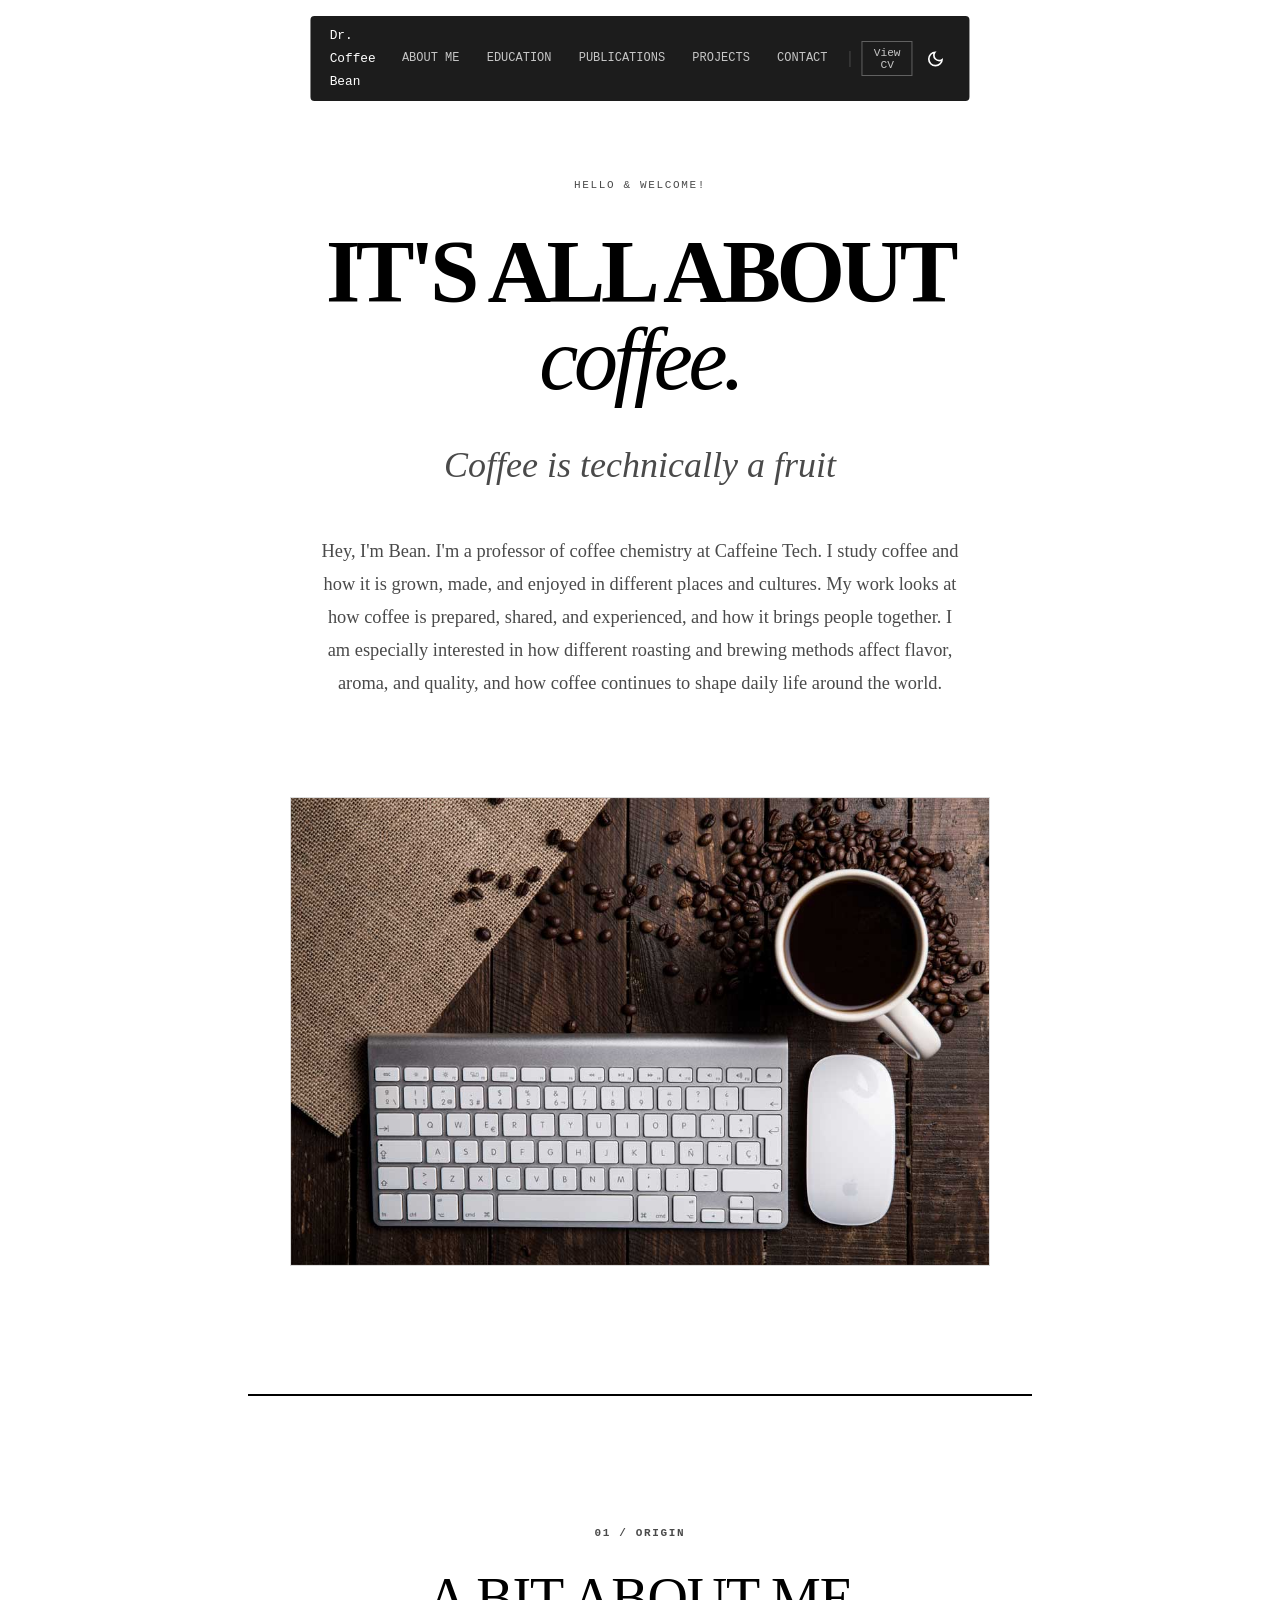
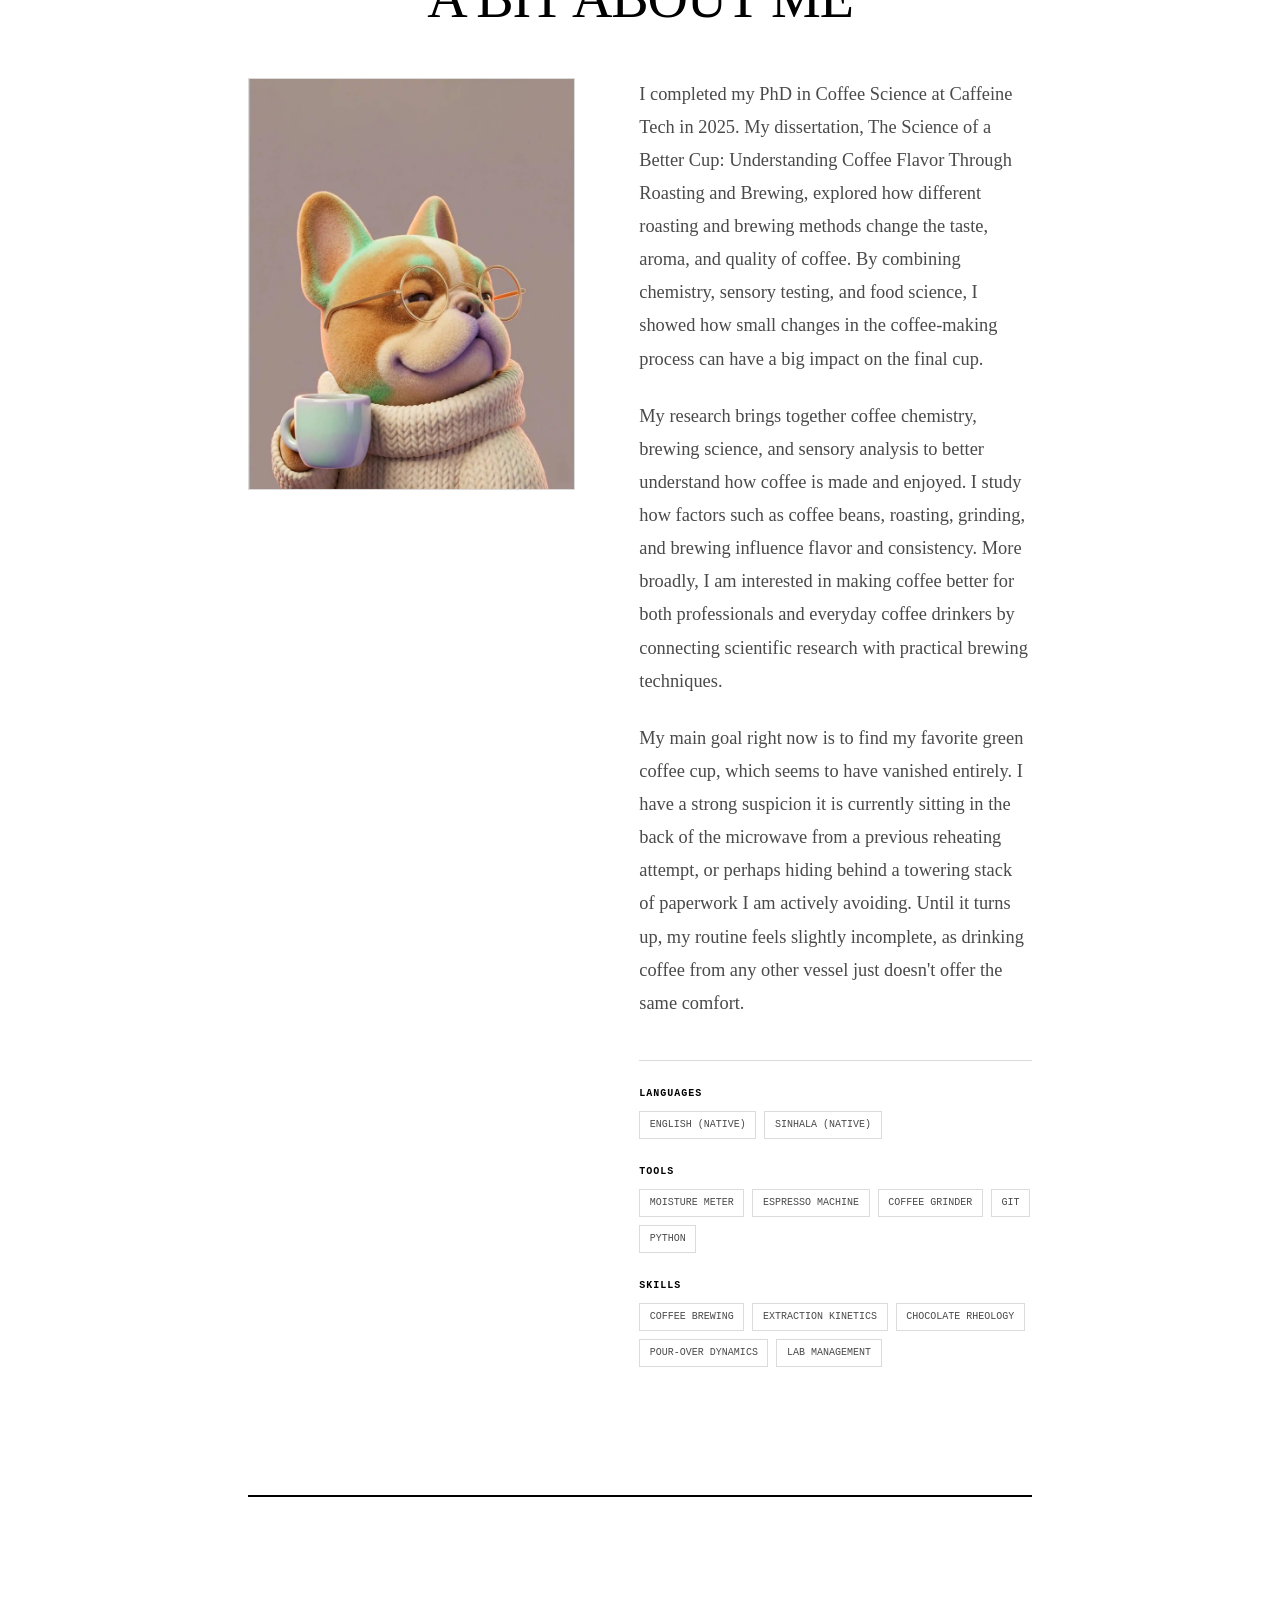
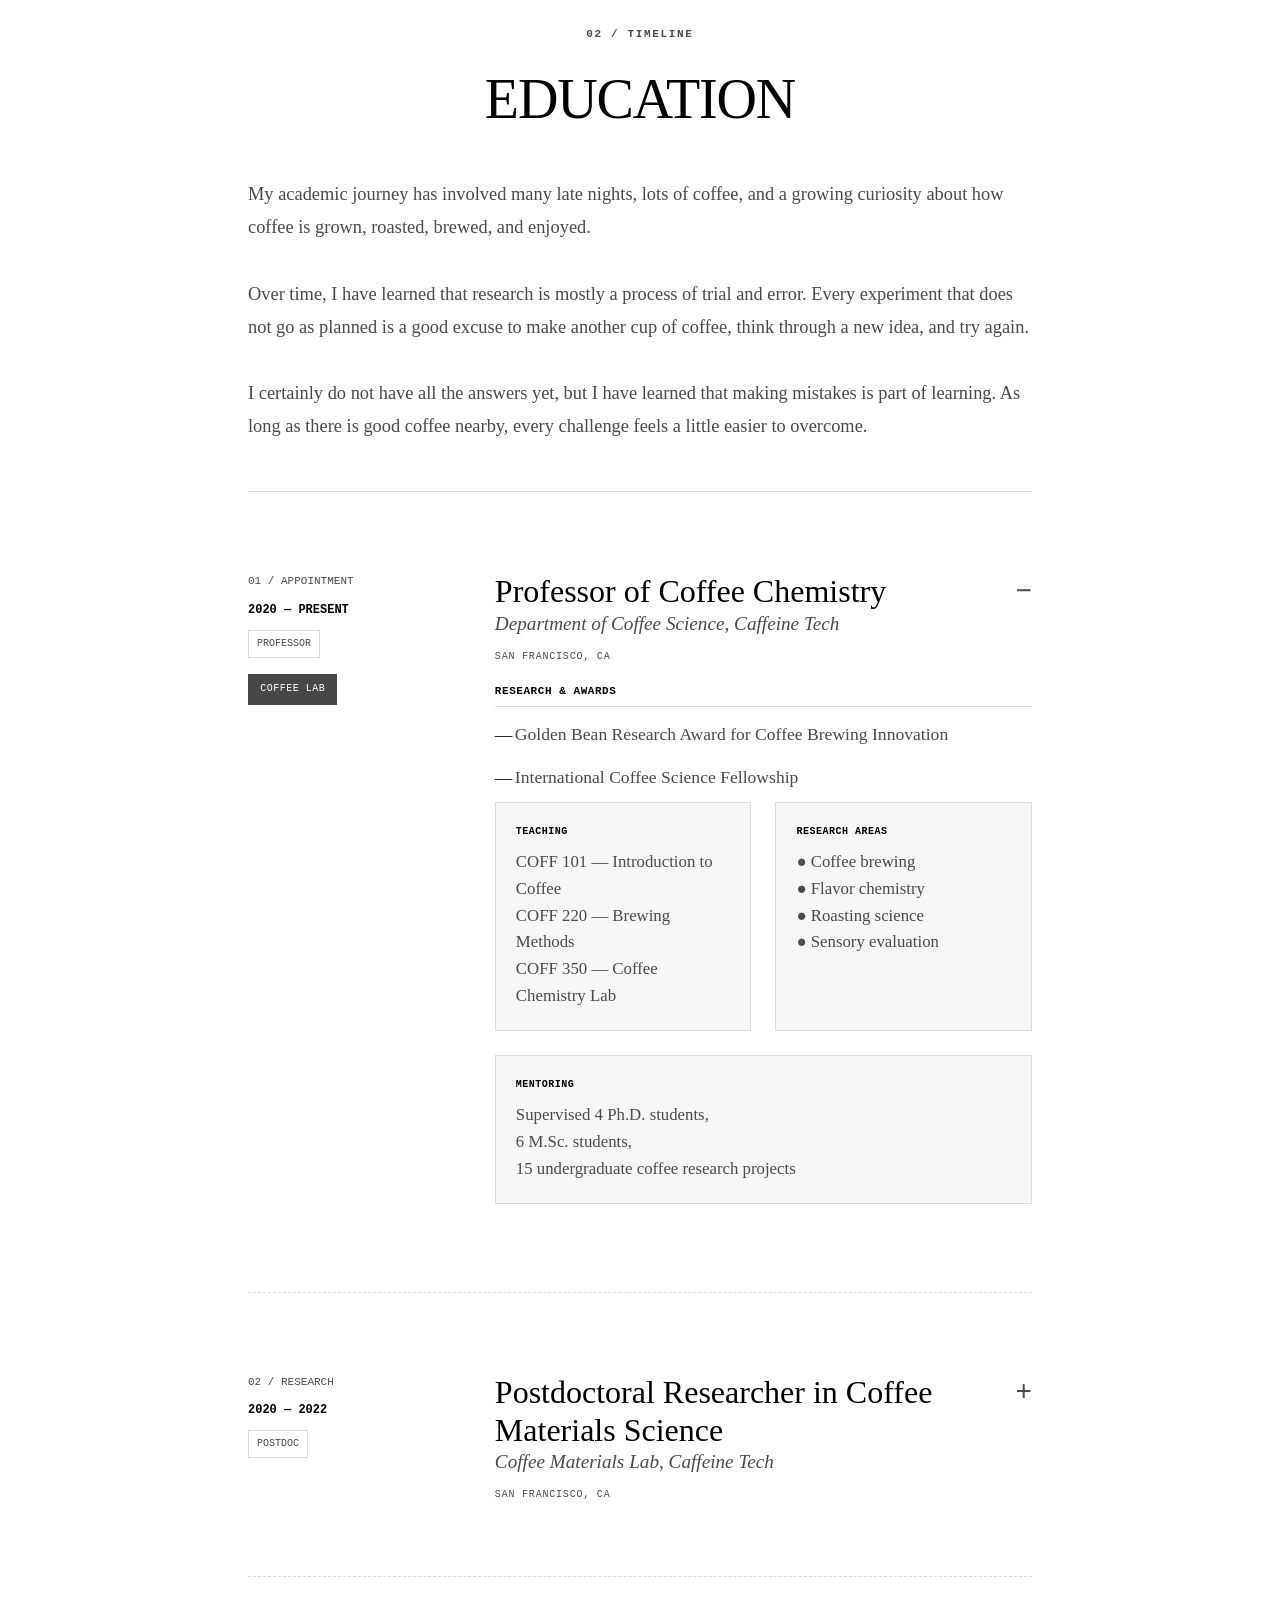
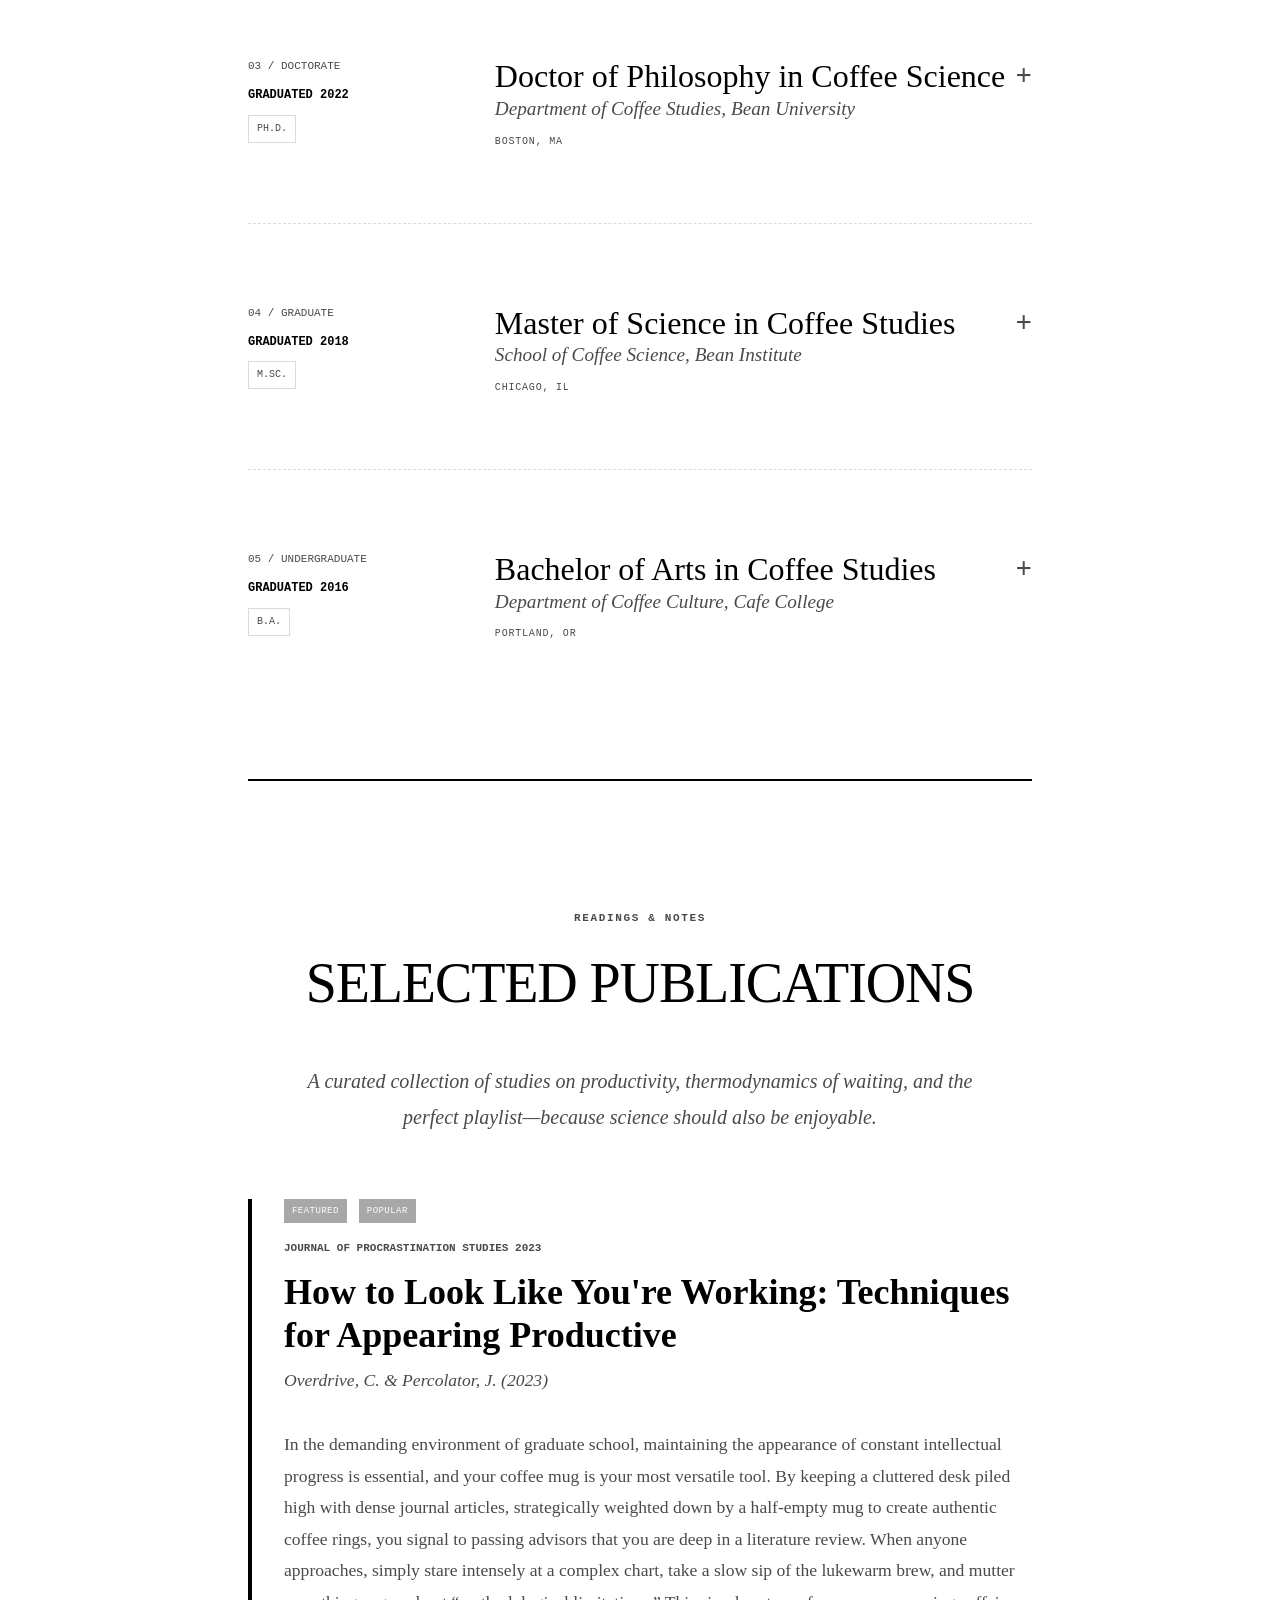
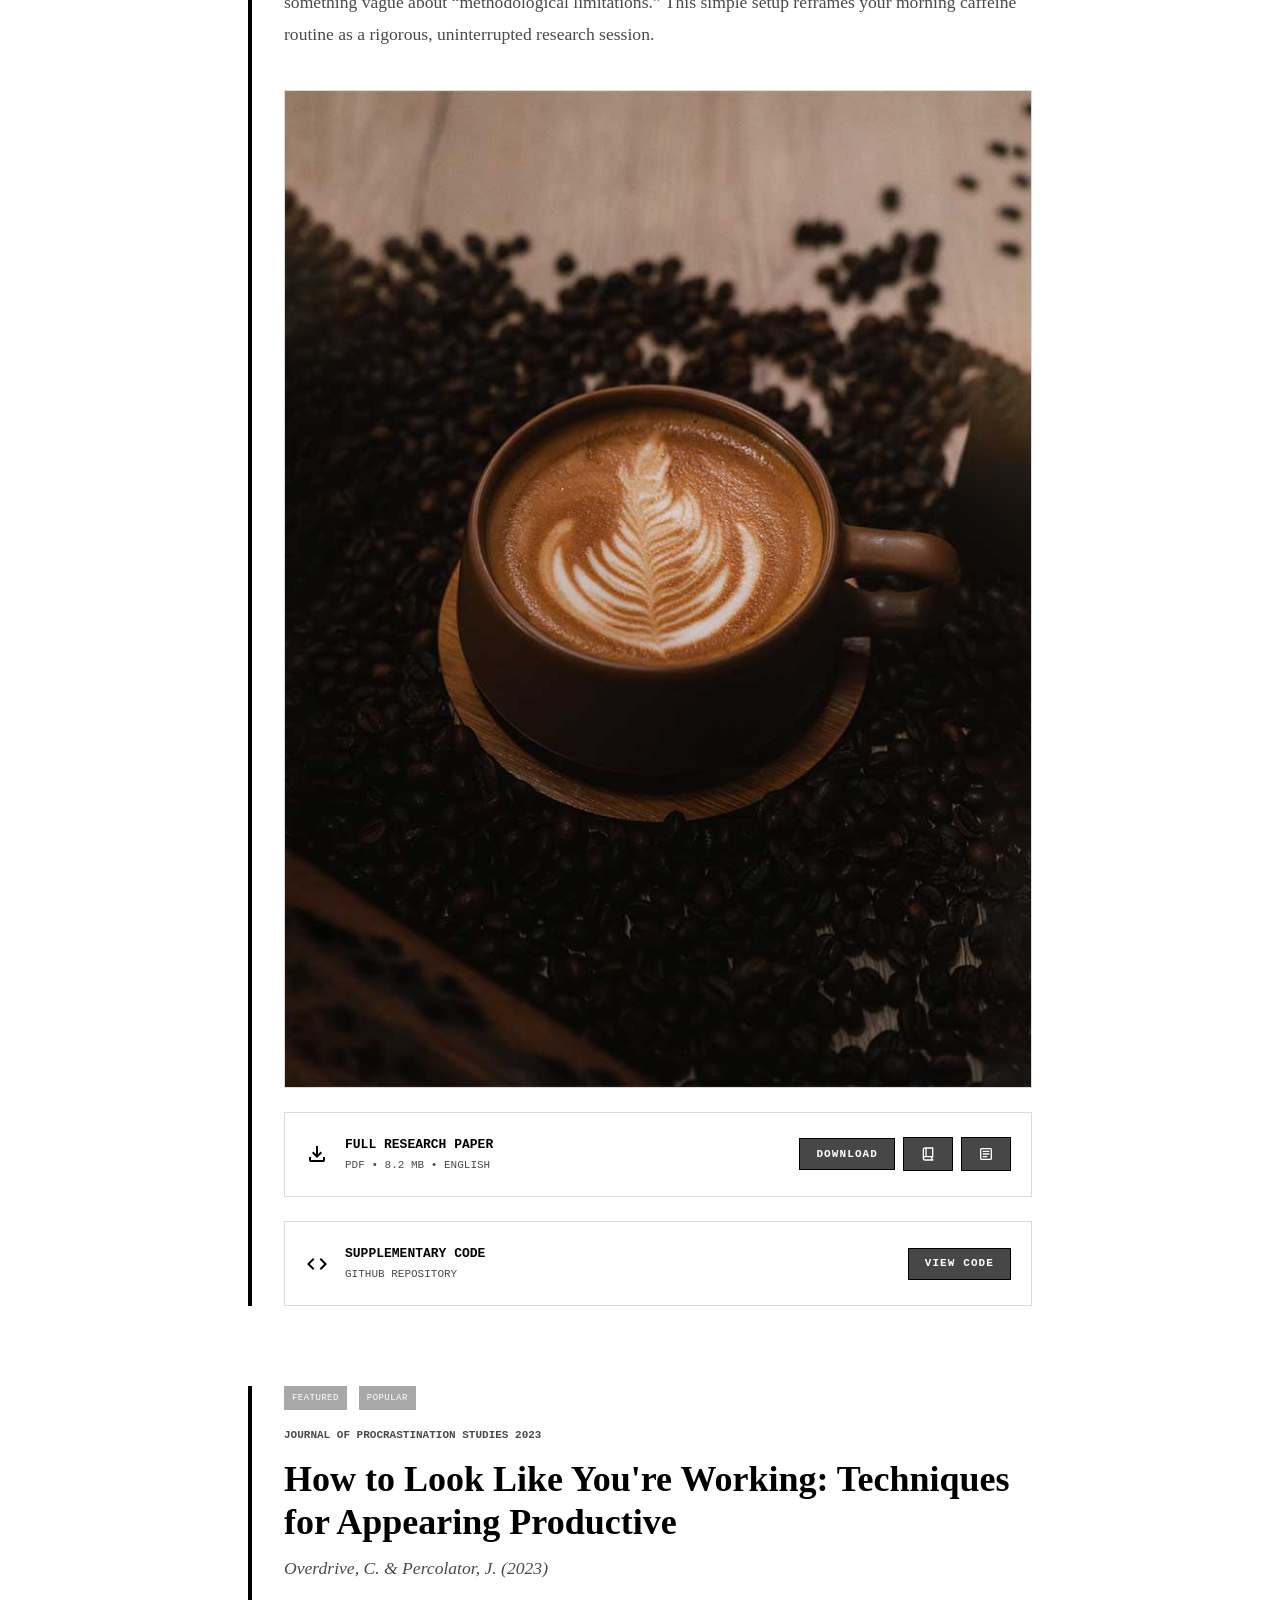
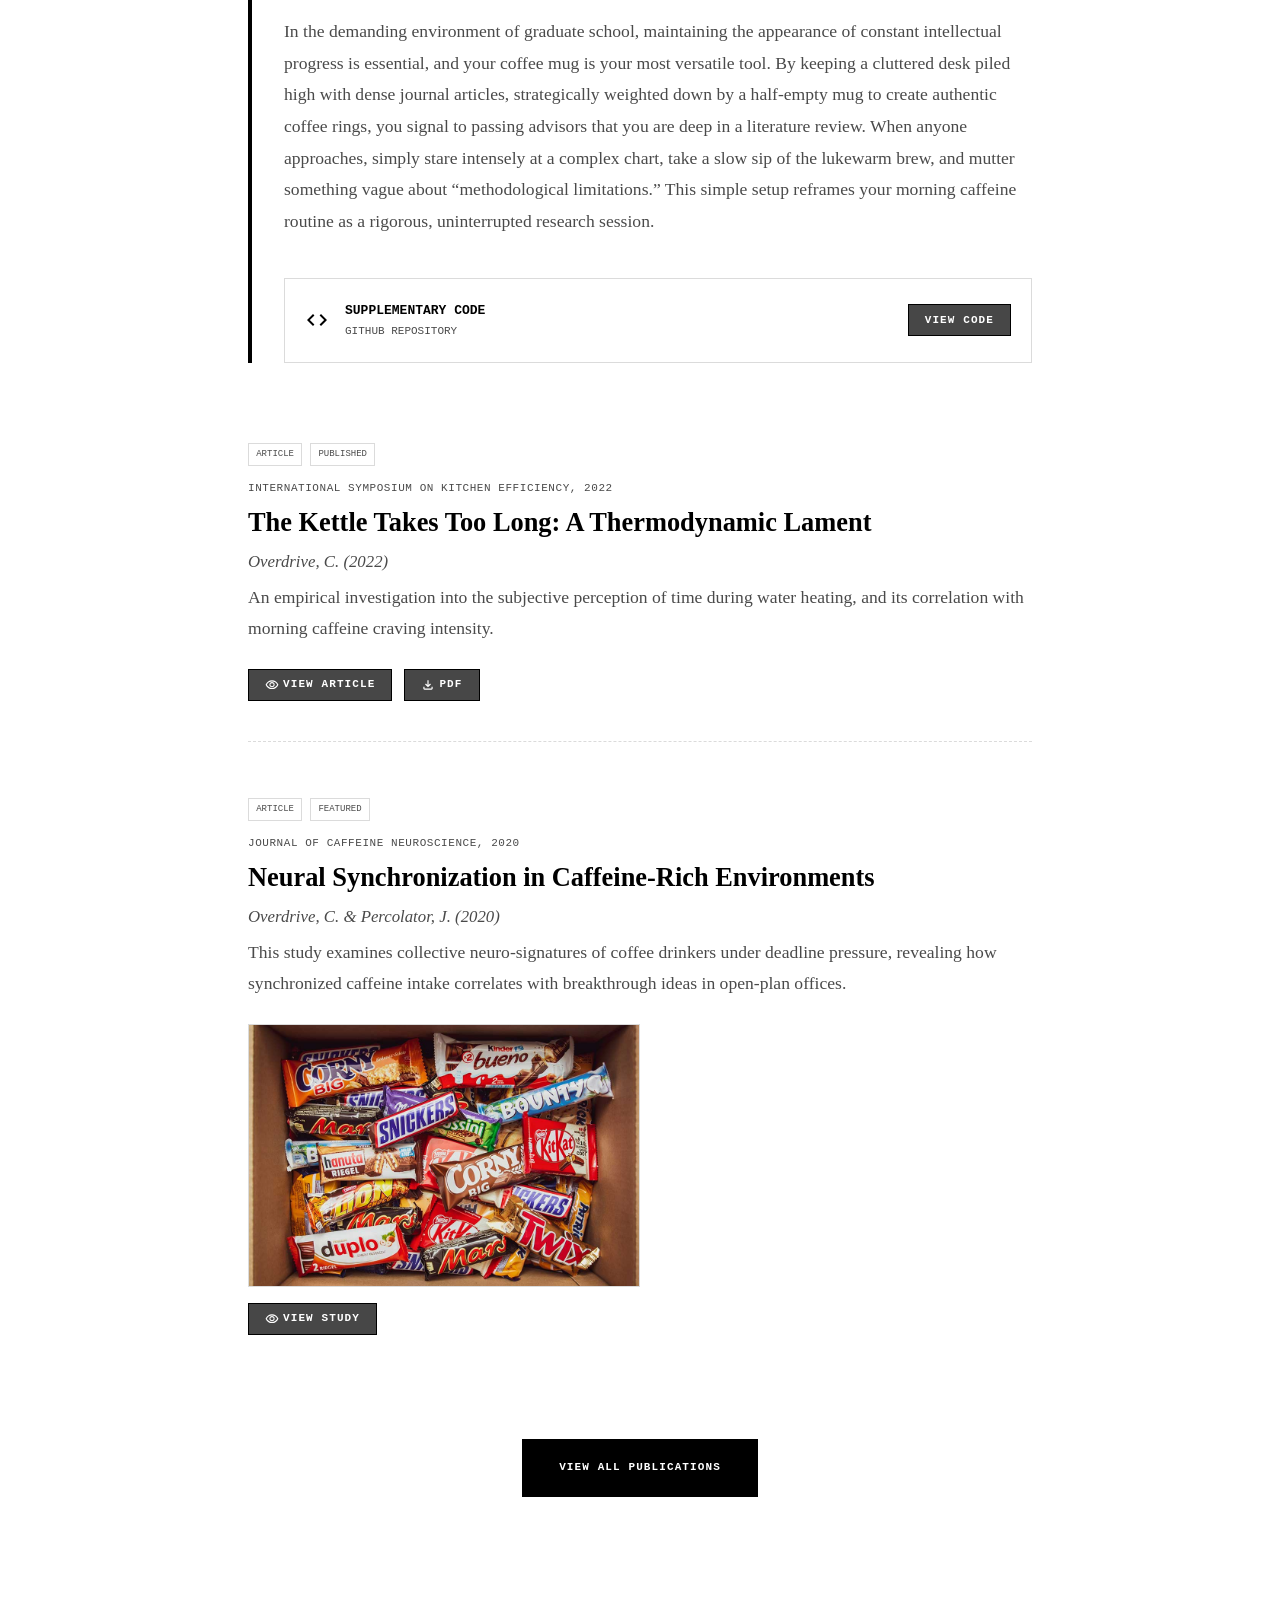
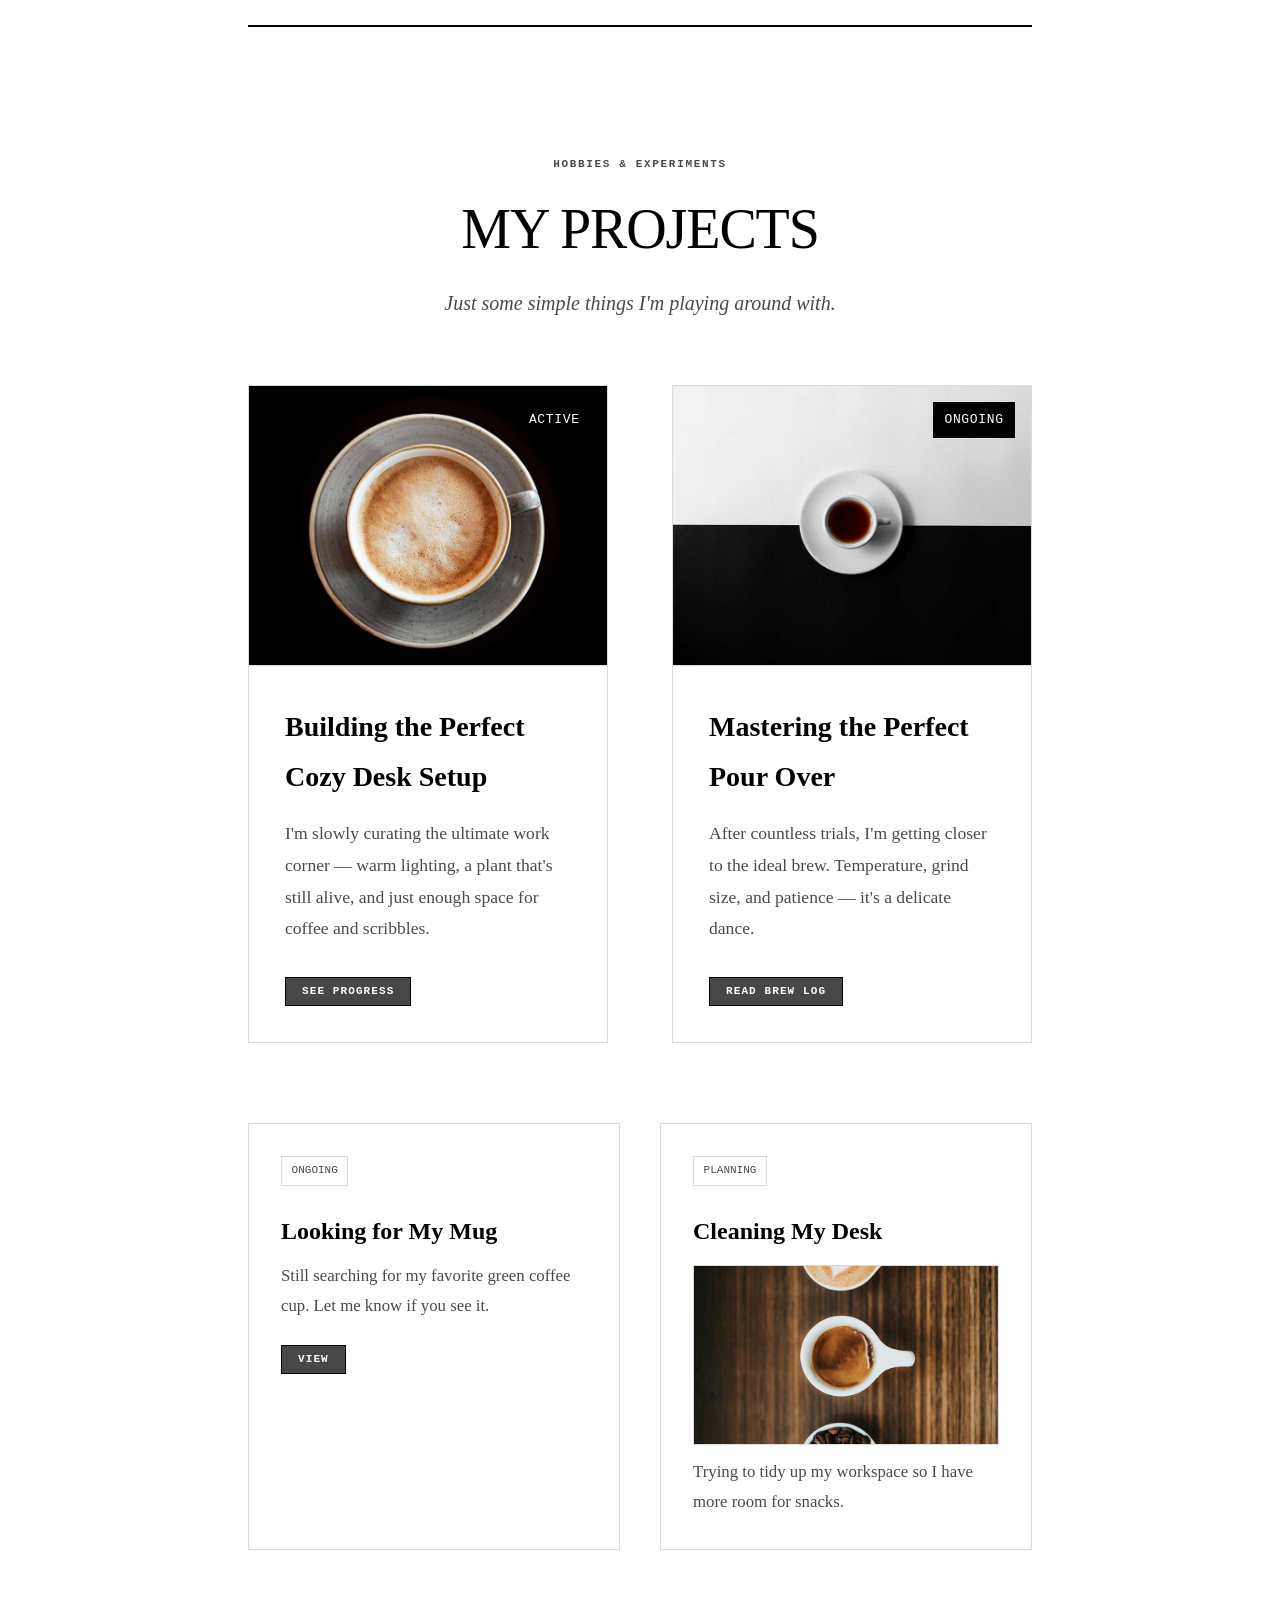
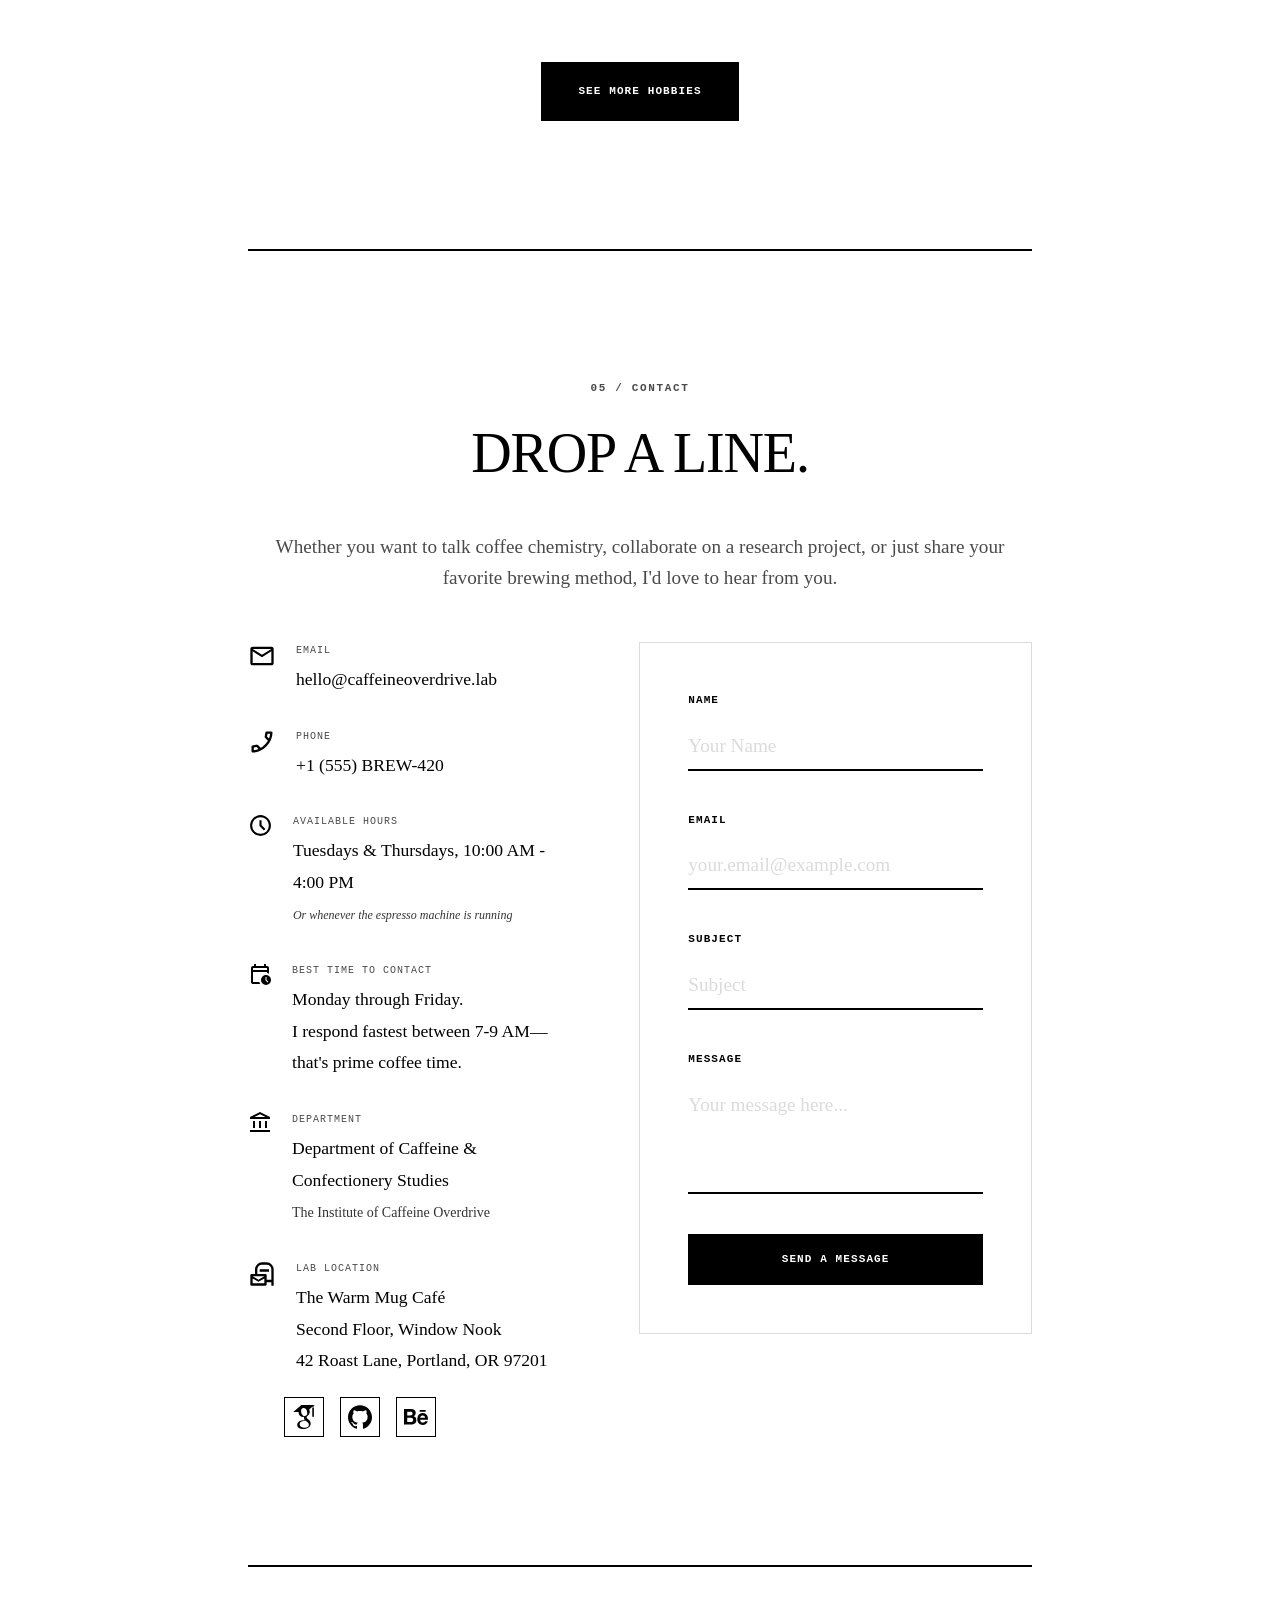
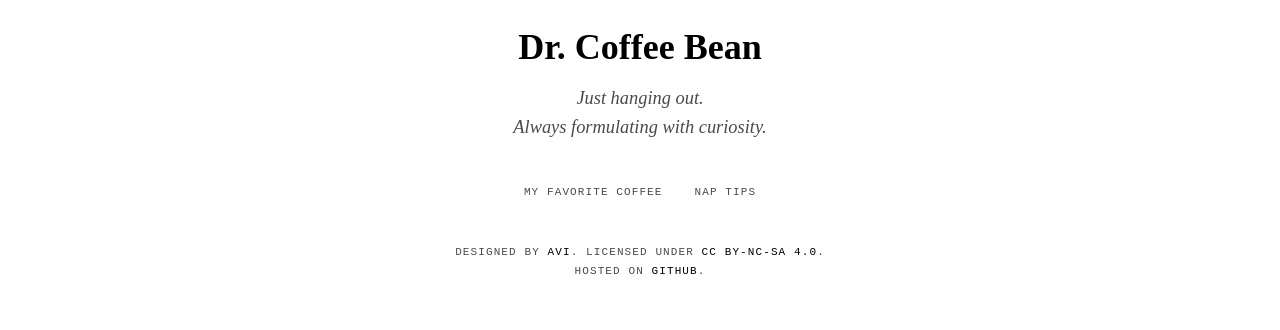
==== commit d8c7b4a7: "up" ====
--- a/index.html
+++ b/index.html
@@ -4,14 +4,14 @@
 <script>
 (function(){
     var t = 'light';
-    try { t = localStorage.getItem('theme') || (window.matchMedia('(prefers-color-scheme: dark)').matches ? 'dark' : 'light'); } catch(e) {}
+    try { t = localStorage.getItem('theme') || 'light'; } catch(e) {}
     document.documentElement.setAttribute('data-theme', t);
 })();
 </script>
 <meta charset="utf-8"/>
 <meta content="width=device-width, initial-scale=1.0" name="viewport"/>
 <meta name="description" content="Dr. Coffee Bean — a professor of coffee chemistry sharing thoughts on extraction kinetics, pour-over dynamics, and chocolate rheology.">
-<title>Dr. Coffee Bean | Just Hanging Out</title>
+<title></title>
 <link rel="icon" type="image/svg+xml" href="assets/images/logo.svg">
 <link rel="icon" type="image/png" href="assets/images/logo.png">
 <link rel="apple-touch-icon" href="assets/images/logo.png">
@@ -22,7 +22,7 @@
 :root{--color-primary:#000;--color-on-primary:#fff;--color-secondary:#000;--color-on-secondary:#fff;--color-background:#fff;--color-on-background:#000;--color-surface:#fff;--color-on-surface:#000;--color-surface-variant:#f6f6f6;--color-on-surface-variant:#4a4a4a;--color-outline:#000;--color-outline-variant:#dbdbdb;--color-outline-hover:#999;--font-label:'JetBrains Mono',monospace;--font-body:'EB Garamond',serif;--font-headline:'EB Garamond',serif;--font-display:'EB Garamond',serif;--transition-speed:.3s;--radius:0}
 [data-theme="dark"]{--color-primary:#fff;--color-on-primary:#000;--color-secondary:#fff;--color-on-secondary:#000;--color-background:#0a0a0a;--color-on-background:#fff;--color-surface:#121212;--color-on-surface:#fff;--color-surface-variant:#1c1c1c;--color-on-surface-variant:#a3a3a3;--color-outline:#fff;--color-outline-variant:#333;--color-outline-hover:#666}
 *,*::before,*::after{box-sizing:border-box;margin:0;padding:0}html{scroll-behavior:smooth;scroll-padding-top:5rem;overflow-y:scroll}body{background-color:var(--color-background);color:var(--color-on-background);font-family:var(--font-body);font-size:20px;line-height:1.8;transition:background-color var(--transition-speed),color var(--transition-speed);-webkit-font-smoothing:antialiased;display:flex;flex-direction:column;min-height:100vh}::selection{background-color:var(--color-primary);color:var(--color-on-primary)}img{max-width:100%;height:auto;display:block}a{color:var(--color-primary);text-decoration:none;transition:color .2s}a:hover{color:var(--color-on-surface-variant)}main{flex-grow:1;max-width:52rem;width:100%;margin:0 auto;padding:5rem 1.5rem 0;display:flex;flex-direction:column;align-items:center}.floating-nav{position:fixed;top:1rem;left:50%;transform:translateX(-50%);background:#1c1c1c;padding:.5rem 1.2rem;display:flex;align-items:center;gap:.75rem;z-index:100;border-radius:4px}.nav-links{display:flex;align-items:center;gap:.5rem}.nav-links a{color:rgba(255,255,255,.75);text-decoration:none;font-family:var(--font-label);font-size:.75rem;text-transform:uppercase;padding:.3rem .6rem;white-space:nowrap;transition:color .2s}.nav-links a:hover{color:#fff}.nav-links a.active{color:#000;background:#fff}.nav-logo{color:#fff;font-family:var(--font-label);font-size:.8rem;font-weight:500;margin-right:.25rem;text-decoration:none}.nav-divider{width:1px;height:16px;background:rgba(255,255,255,.2)}.nav-actions{display:flex;align-items:center;gap:.5rem}.cv-btn{background:0 0;border:1px solid rgba(255,255,255,.3);color:rgba(255,255,255,.75);padding:.3rem .7rem;font-family:var(--font-label);font-size:.7rem;cursor:pointer;transition:border-color .2s,color .2s}.cv-btn:hover{border-color:#fff;color:#fff}.theme-btn{background:0 0;border:none;cursor:pointer;color:rgba(255,255,255,.75);padding:.2rem .3rem;display:flex;align-items:center;font-size:1.1rem;transition:color .2s}.theme-btn:hover{color:#fff}.floating-nav .theme-btn img{filter:brightness(0) invert(1);transition:opacity .2s;width:20px;height:20px;max-width:none}.floating-nav .theme-btn:hover img{opacity:.7}[data-theme="dark"] .theme-icon-dark{display:none}[data-theme="light"] .theme-icon-light{display:none}.mobile-toggle{display:none;background:0 0;border:none;cursor:pointer;color:rgba(255,255,255,.75);padding:.3rem .5rem;font-size:1rem}.mobile-overlay{position:fixed;inset:0;background:var(--color-surface-variant);z-index:200;display:none;flex-direction:column;align-items:center;justify-content:center;gap:2rem}.mobile-overlay.open{display:flex}.mobile-close{position:absolute;top:1.5rem;right:1.5rem;background:0 0;border:none;cursor:pointer;color:rgba(0,0,0,.6);font-size:1.5rem;font-weight:700;width:40px;height:40px;display:flex;align-items:center;justify-content:center}.mobile-nav-links{display:flex;flex-direction:column;align-items:center;gap:1.5rem}.mobile-nav-links a{color:rgba(0,0,0,.6);text-decoration:none;font-family:var(--font-label);font-size:1rem;text-transform:uppercase;transition:color .2s}.mobile-nav-links a:hover,.mobile-nav-links a.active{color:#000}.mobile-actions{display:flex;gap:12px;margin-top:8px}.hero{width:100%;padding:6rem 0 2rem;display:flex;flex-direction:column;align-items:center}.hero__badge{font-family:var(--font-label);color:var(--color-on-surface-variant);text-transform:uppercase;letter-spacing:.15em;margin-bottom:2rem;display:flex;align-items:center;gap:.5rem;font-size:11px}.hero__title{font-family:var(--font-display);font-size:5.5rem;line-height:1;font-weight:700;letter-spacing:-.05em;color:var(--color-primary);margin:0 auto 2.5rem;text-transform:uppercase;text-align:center}.hero__title span{font-weight:300;text-transform:lowercase;font-style:italic}.hero__subtitle{font-family:var(--font-headline);font-size:2.25rem;line-height:1.2;font-weight:400;font-style:italic;color:var(--color-on-surface-variant);margin-bottom:3rem;max-width:42rem}.hero__description{max-width:40rem;margin-bottom:4rem;color:var(--color-on-surface-variant);text-align:center;font-size:1.15rem}.hero__actions{display:flex;gap:1rem;flex-wrap:wrap;justify-content:center;margin-bottom:2rem}.hero__image-wrapper{width:100%;max-width:700px;margin-top:2rem;border:1px solid var(--color-outline-variant)}.hero__image{width:100%;height:auto;display:block}[data-theme="dark"] .hero__image{filter:grayscale(100%)}.section{width:100%;padding:2rem 0;display:flex;flex-direction:column;align-items:center;text-align:center}.section__tag{font-family:var(--font-label);color:var(--color-on-surface-variant);letter-spacing:.15em;margin-bottom:1.5rem;text-transform:uppercase;font-size:11px}.section__title{font-family:var(--font-headline);font-size:3.5rem;line-height:1.1;font-weight:400;color:var(--color-primary);margin:0 auto 3rem;text-transform:uppercase;letter-spacing:-.02em}.btn{font-family:var(--font-label);font-size:11px;text-transform:uppercase;letter-spacing:.1em;padding:1.15rem 2.25rem;border:1px solid var(--color-primary);cursor:pointer;text-decoration:none;display:inline-flex;align-items:center;justify-content:center;gap:.5rem;transition:background-color .2s,color .2s}.btn--primary{background-color:var(--color-primary);color:var(--color-on-primary)}.btn--outline{background-color:transparent;color:var(--color-primary)}main#app:empty::after{content:"Loading";display:flex;align-items:center;justify-content:center;padding:6rem 2rem;font-family:system-ui,sans-serif;font-size:.85rem;color:#888;letter-spacing:.1em;text-transform:uppercase;animation:l 1.2s ease-in-out infinite}@keyframes l{0%,100%{opacity:.3}50%{opacity:1}}footer{min-height:200px;padding:3rem 0}@media(max-width:768px){.hero__title{font-size:3.5rem}.hero__subtitle{font-size:1.75rem}.section__title{font-size:2.5rem}}
-.site-footer{width:100%;padding:3rem 0;min-height:200px;text-align:center}
+.site-footer{width:100%;padding:3rem 0;min-height:360px;text-align:center;visibility:hidden}
 .footer__container{max-width:52rem;margin:0 auto;padding:0 1.5rem;display:flex;flex-direction:column;align-items:center;gap:2.5rem}
 .footer__brand{display:flex;flex-direction:column;align-items:center;gap:0.25rem}
 .footer__logo{font-family:var(--font-headline);font-size:2.25rem;color:var(--color-primary);font-weight:700}
@@ -44,7 +44,7 @@
 <link rel="stylesheet" href="css/base/reset.css?v=4" media="print" onload="this.media='all'">
 <link rel="stylesheet" href="css/layout/grid.css" media="print" onload="this.media='all'">
 <link rel="stylesheet" href="css/components/mobile-menu.css" media="print" onload="this.media='all'">
-<link rel="stylesheet" href="css/components/sections.css?v=6" media="print" onload="this.media='all'">
+<link rel="stylesheet" href="css/components/sections.css?v=7" media="print" onload="this.media='all'">
 <link rel="stylesheet" href="css/components/blog.css?v=5" media="print" onload="this.media='all'">
 <noscript><link rel="stylesheet" href="css/base/variables.css?v=4"/><link rel="stylesheet" href="css/base/reset.css?v=4"/><link rel="stylesheet" href="css/layout/grid.css"/><link rel="stylesheet" href="css/components/mobile-menu.css"/><link rel="stylesheet" href="css/components/sections.css?v=5"/><link rel="stylesheet" href="css/components/blog.css?v=4"/><link href="https://fonts.googleapis.com/css2?family=EB+Garamond:ital,wght@0,400..800;1,400..800&amp;family=Hanken+Grotesk:ital,wght@0,100..900;1,100..900&amp;family=JetBrains+Mono:ital,wght@0,100..800;1,100..800&amp;display=swap" rel="stylesheet"/></noscript>
 </head>
@@ -85,14 +85,11 @@
 <footer class="site-footer">
     <div class="footer__container">
         <div class="footer__brand">
-            <div class="footer__logo">Dr. Coffee Bean</div>
-            <p class="footer__tagline">Just hanging out.<br>Always formulating with curiosity.</p>
+            <div class="footer__logo"></div>
+            <p class="footer__tagline"></p>
         </div>
         
-        <nav class="footer__nav">
-            <span>My Favorite Coffee</span>
-            <a href="https://example.com/">Nap Tips</a>
-        </nav>
+        <nav class="footer__nav"></nav>
 
         <div class="footer__copy">
             <p>Designed by <a href="https://www.academicvisualsinitiative.org" target="_blank">AVI</a>. Licensed under <a href="https://creativecommons.org/licenses/by-nc-sa/4.0/" target="_blank">CC BY-NC-SA 4.0</a>.</p>
--- a/css/components/sections.css
+++ b/css/components/sections.css
@@ -487,6 +487,15 @@
     margin-top: -0.5rem;
 }
 
+.dossier__location {
+    font-family: var(--font-label);
+    font-size: 10px;
+    text-transform: uppercase;
+    letter-spacing: 0.08em;
+    color: var(--color-on-surface-variant);
+    margin-top: 0.15rem;
+}
+
 .dossier__block {
     display: flex;
     flex-direction: column;
@@ -762,7 +771,7 @@
     font-family: var(--font-headline);
     font-size: 1.65rem;
     color: var(--color-primary);
-    margin: 0 0 0.5rem 0;
+    margin: 0 0 0.05rem 0;
     font-weight: 700;
 }
 
@@ -770,7 +779,7 @@
     font-size: 1.05rem;
     color: var(--color-on-surface-variant);
     font-style: italic;
-    margin-bottom: 0.5rem;
+    margin-bottom: 0.25rem;
 }
 
 .pub-item__journal {
@@ -778,8 +787,9 @@
     font-size: 11px;
     text-transform: uppercase;
     color: var(--color-on-surface-variant);
-    margin-bottom: 1rem;
+    margin-bottom: 0.25rem;
     letter-spacing: 0.05em;
+    line-height: 1.2;
 }
 
 .pub-item__summary {
@@ -1208,8 +1218,9 @@
 .site-footer {
     width: 100%;
     padding: 3rem 0;
-    min-height: 200px;
+    min-height: 360px;
     text-align: center;
+    visibility: hidden;
 }
 
 .footer__container {
--- a/css/components/sections.css
+++ b/css/components/sections.css
@@ -487,6 +487,15 @@
     margin-top: -0.5rem;
 }
 
+.dossier__location {
+    font-family: var(--font-label);
+    font-size: 10px;
+    text-transform: uppercase;
+    letter-spacing: 0.08em;
+    color: var(--color-on-surface-variant);
+    margin-top: 0.15rem;
+}
+
 .dossier__block {
     display: flex;
     flex-direction: column;
@@ -762,7 +771,7 @@
     font-family: var(--font-headline);
     font-size: 1.65rem;
     color: var(--color-primary);
-    margin: 0 0 0.5rem 0;
+    margin: 0 0 0.05rem 0;
     font-weight: 700;
 }
 
@@ -770,7 +779,7 @@
     font-size: 1.05rem;
     color: var(--color-on-surface-variant);
     font-style: italic;
-    margin-bottom: 0.5rem;
+    margin-bottom: 0.25rem;
 }
 
 .pub-item__journal {
@@ -778,8 +787,9 @@
     font-size: 11px;
     text-transform: uppercase;
     color: var(--color-on-surface-variant);
-    margin-bottom: 1rem;
+    margin-bottom: 0.25rem;
     letter-spacing: 0.05em;
+    line-height: 1.2;
 }
 
 .pub-item__summary {
@@ -1208,8 +1218,9 @@
 .site-footer {
     width: 100%;
     padding: 3rem 0;
-    min-height: 200px;
+    min-height: 360px;
     text-align: center;
+    visibility: hidden;
 }
 
 .footer__container {
